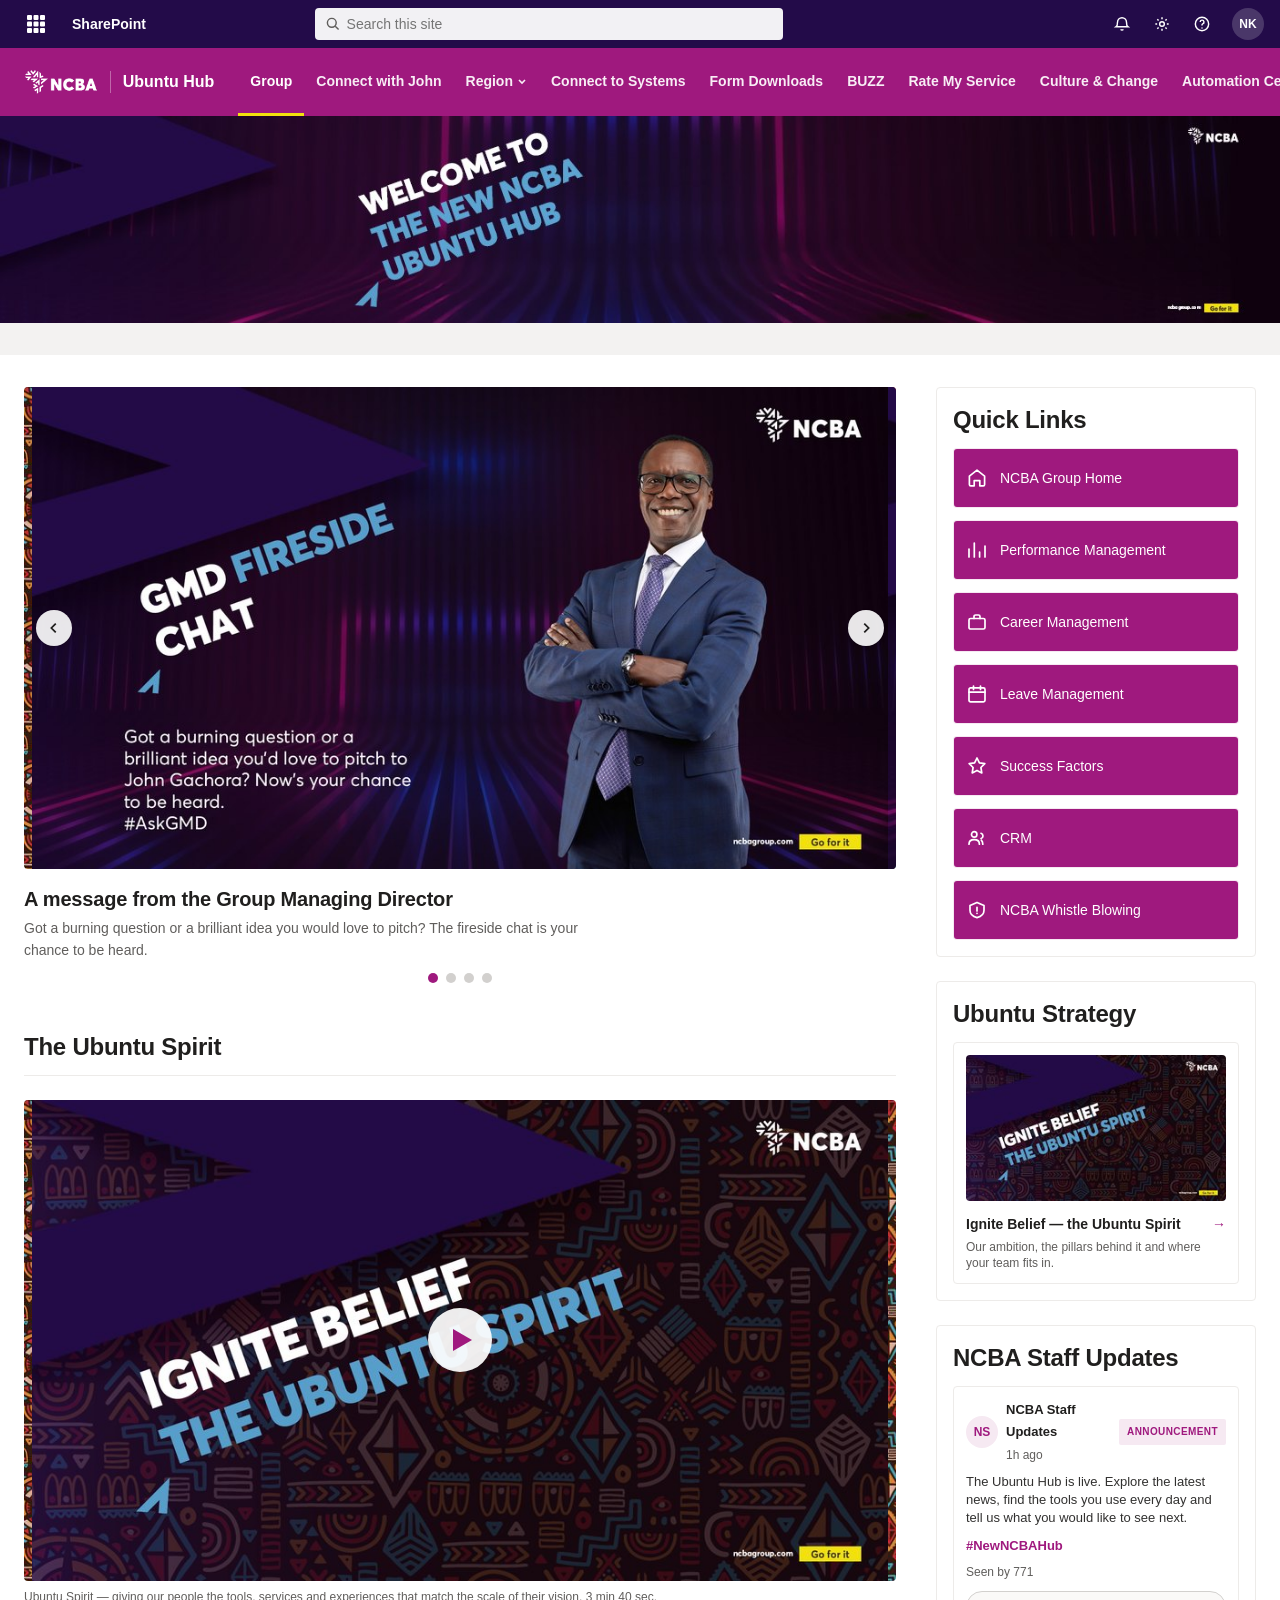
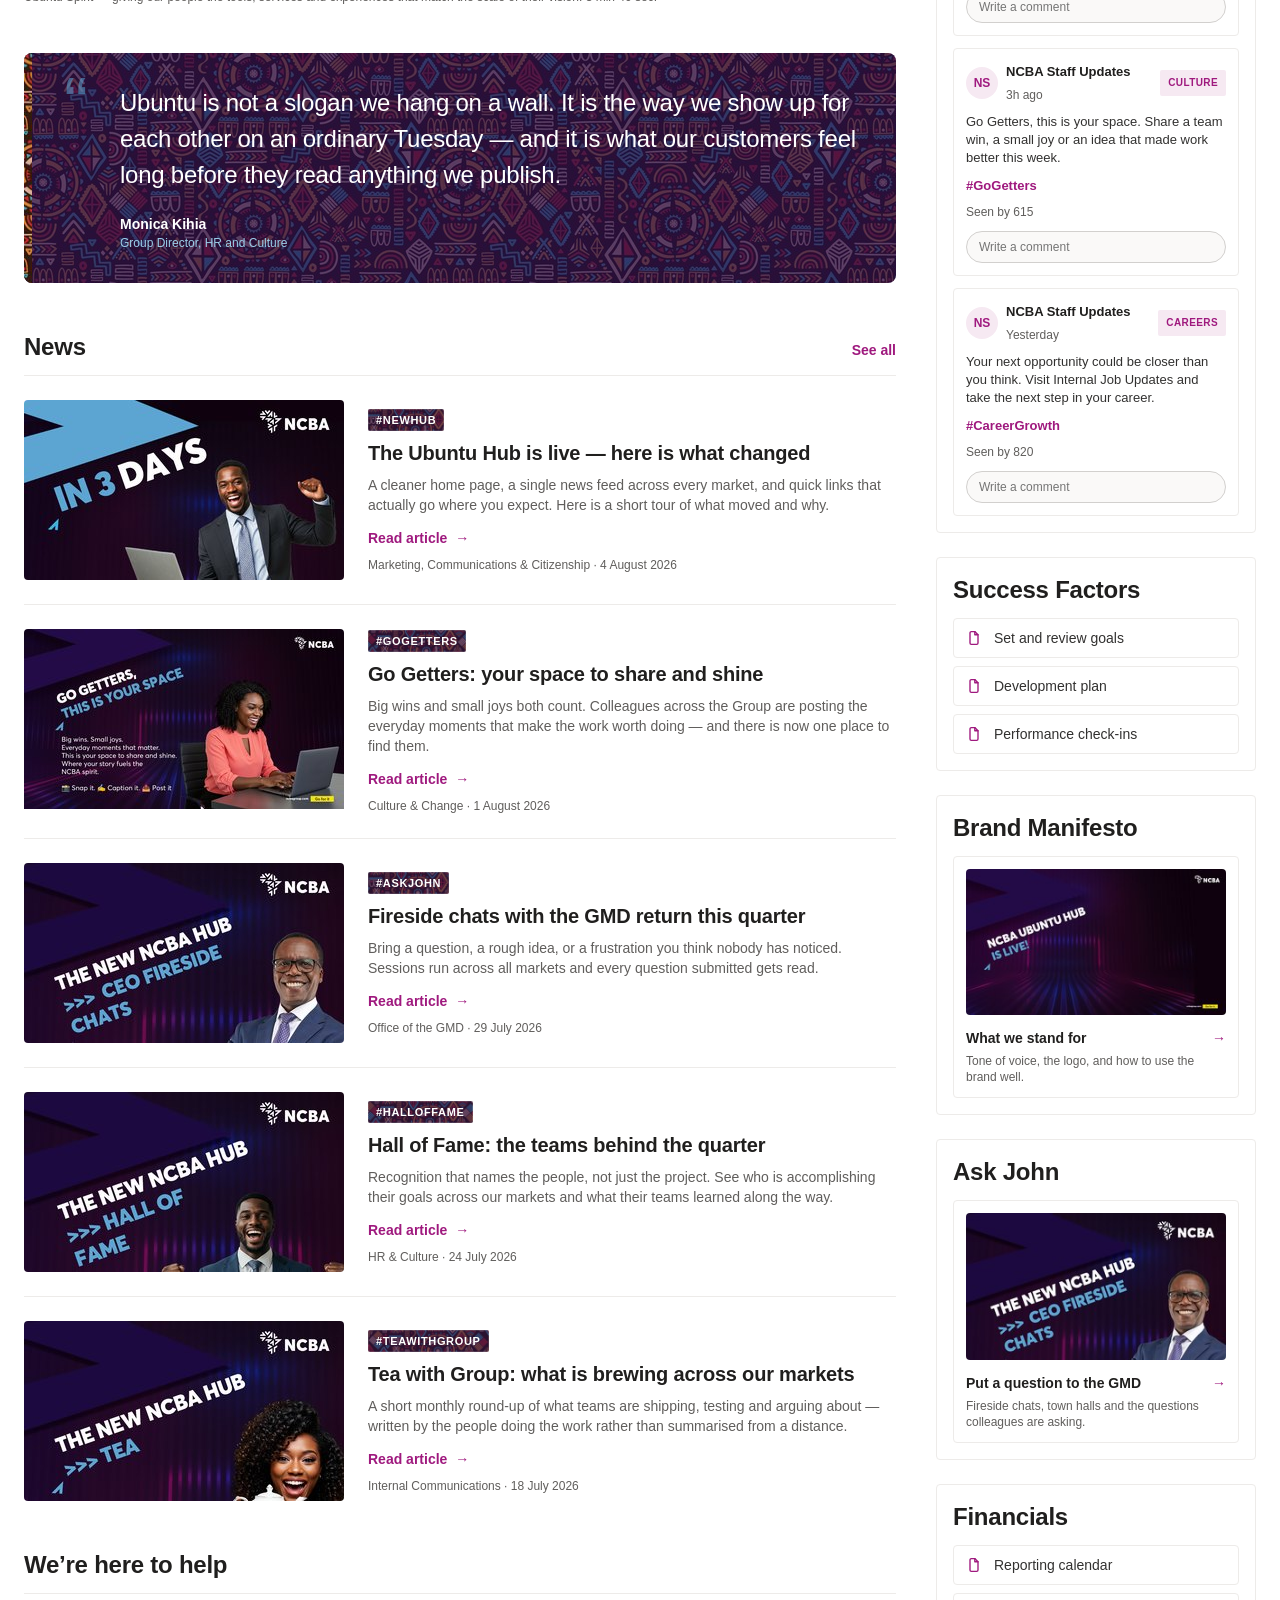
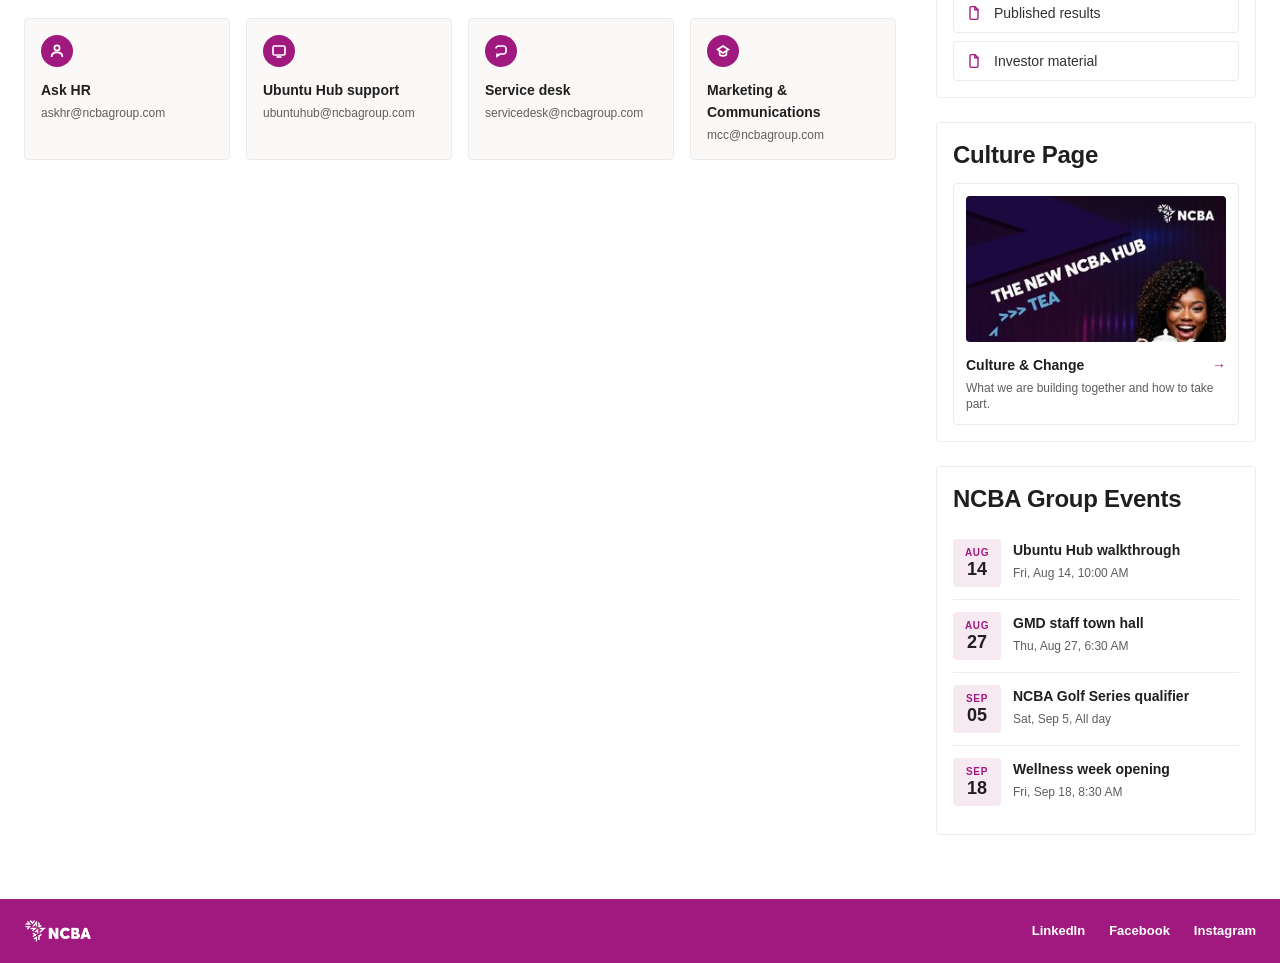
==== index.html @ 3705a7df "GMD message artwork; department dropdowns; drop Cote d'Ivoire - video-gmd.jpg now uses the dedicated" ====
<!DOCTYPE html>
<html lang="en">
<head>
<meta charset="utf-8">
<meta name="viewport" content="width=device-width, initial-scale=1">
<title>NCBA Group | Ubuntu Hub</title>
<link rel="stylesheet" href="assets/css/ncba.css">
</head>
<body>

<a class="skip" href="#main">Skip to main content</a>

<!-- ============================ SUITE BAR ============================ -->
<div class="suitebar">
  <a class="suitebar__waffle" href="#main" aria-label="App launcher">
    <svg width="20" height="20" viewBox="0 0 20 20" fill="currentColor" aria-hidden="true">
      <rect x="1" y="1" width="5" height="5" rx="1"/><rect x="7.5" y="1" width="5" height="5" rx="1"/><rect x="14" y="1" width="5" height="5" rx="1"/>
      <rect x="1" y="7.5" width="5" height="5" rx="1"/><rect x="7.5" y="7.5" width="5" height="5" rx="1"/><rect x="14" y="7.5" width="5" height="5" rx="1"/>
      <rect x="1" y="14" width="5" height="5" rx="1"/><rect x="7.5" y="14" width="5" height="5" rx="1"/><rect x="14" y="14" width="5" height="5" rx="1"/>
    </svg>
  </a>
  <a class="suitebar__app" href="index.html">SharePoint</a>
  <div class="suitebar__search">
    <svg viewBox="0 0 20 20" fill="none" stroke="currentColor" stroke-width="1.8" aria-hidden="true">
      <circle cx="8.5" cy="8.5" r="5.5"/><path d="M12.8 12.8 17 17"/>
    </svg>
    <label class="visually-hidden" for="q">Search this site</label>
    <input id="q" type="search" placeholder="Search this site">
  </div>
  <div class="suitebar__right">
    <a class="suitebar__icon" href="#main" aria-label="Notifications">
      <svg width="18" height="18" viewBox="0 0 20 20" fill="none" stroke="currentColor" stroke-width="1.6" aria-hidden="true">
        <path d="M5 8a5 5 0 0 1 10 0c0 4 1.5 5 1.5 5h-13S5 12 5 8Z"/><path d="M8.5 16a1.8 1.8 0 0 0 3 0"/>
      </svg>
    </a>
    <a class="suitebar__icon" href="#main" aria-label="Settings">
      <svg width="18" height="18" viewBox="0 0 20 20" fill="none" stroke="currentColor" stroke-width="1.6" aria-hidden="true">
        <circle cx="10" cy="10" r="2.6"/><path d="M10 2.6v2M10 15.4v2M2.6 10h2M15.4 10h2M4.8 4.8l1.4 1.4M13.8 13.8l1.4 1.4M15.2 4.8l-1.4 1.4M6.2 13.8l-1.4 1.4"/>
      </svg>
    </a>
    <a class="suitebar__icon" href="#help" aria-label="Help">
      <svg width="18" height="18" viewBox="0 0 20 20" fill="none" stroke="currentColor" stroke-width="1.6" aria-hidden="true">
        <circle cx="10" cy="10" r="7.4"/><path d="M8 7.8a2.1 2.1 0 1 1 2.8 2c-.6.3-.8.8-.8 1.4v.4"/><circle cx="10" cy="14.4" r=".8" fill="currentColor" stroke="none"/>
      </svg>
    </a>
    <span class="suitebar__avatar" aria-hidden="true">NK</span>
  </div>
</div>

<!-- ============================ SITE HEADER ============================ -->
<header class="sitehead">
  <a class="sitehead__brand" href="index.html">
    <img src="assets/img/ncba-logo-white.png" alt="NCBA" width="74" height="26">
    <span class="sitehead__title">Ubuntu Hub</span>
  </a>
  <nav class="sitehead__nav" aria-label="Main">
    <ul>
      <li><a class="is-active" href="index.html" aria-current="page">Group</a></li>
      <li><a href="connect-with-john.html">Connect with John</a></li>
      <li class="has-menu">
        <a href="region-kenya.html">Region
          <svg class="caret" viewBox="0 0 10 10" fill="none" stroke="currentColor" stroke-width="1.6" aria-hidden="true"><path d="m2 4 3 3 3-3"/></svg>
        </a>
        <ul class="menu">
          <li><a href="region-kenya.html">Kenya</a></li>
          <li><a href="region-kenya.html">Uganda</a></li>
          <li><a href="region-kenya.html">Tanzania</a></li>
          <li><a href="region-kenya.html">Rwanda</a></li>
        </ul>
      </li>
      <li><a href="#main">Connect to Systems</a></li>
      <li><a href="#main">Form Downloads</a></li>
      <li><a href="#news">BUZZ</a></li>
      <li><a href="#help">Rate My Service</a></li>
      <li><a href="#main">Culture &amp; Change</a></li>
      <li><a href="#main">Automation Center</a></li>
      <li><a href="#main">Sustainability</a></li>
    </ul>
  </nav>
</header>

<!-- ============================ HERO (full bleed) ============================ -->
<section class="hero">
  <img class="hero__img" src="assets/img/hero/hero-group.jpg" alt="Welcome to the new NCBA Ubuntu Hub" width="1448" height="234">
  <h1 class="visually-hidden">Welcome to the NCBA Ubuntu Hub</h1>
  <p class="visually-hidden">One home for our people, our stories and the tools that help us go for it.</p>
</section>

<!-- ============================ PAGE ============================ -->
<div class="canvas">
  <div class="grid">

  <!-- ------------------------- MAIN COLUMN ------------------------- -->
  <main class="col-main" id="main">

    <section class="section">
      <div class="carousel" aria-roledescription="carousel" aria-label="NCBA highlights">
        <div class="carousel__viewport">
          <div class="carousel__track" id="carouselTrack">

            <figure class="carousel__slide"
                    data-title="A message from the Group Managing Director"
                    data-text="Got a burning question or a brilliant idea you would love to pitch? The fireside chat is your chance to be heard.">
              <img class="media__img" src="assets/img/media/carousel-gmd.jpg" alt="GMD fireside chat key visual" width="940" height="529">
            </figure>

            <figure class="carousel__slide"
                    data-title="You make the magic happen"
                    data-text="Every great day starts with someone like you — teamwork, customer love, or just a vibe that made someone's day better.">
              <img class="media__img" src="assets/img/media/carousel-magic.jpg" alt="You make the magic happen key visual" width="940" height="529">
            </figure>

            <figure class="carousel__slide"
                    data-title="Go Getters, this is your space"
                    data-text="Big wins. Small joys. Everyday moments that matter. Share your story and shine.">
              <img class="media__img" src="assets/img/media/carousel-gogetters.jpg" alt="Go Getters, this is your space key visual" width="940" height="529">
            </figure>

            <figure class="carousel__slide"
                    data-title="The Ubuntu Hub is live"
                    data-text="A refreshed home for everything you need — news, systems, people and the moments that shape our culture.">
              <img class="media__img" src="assets/img/media/carousel-live.jpg" alt="The NCBA Hub is live key visual" width="940" height="529">
            </figure>

          </div>
          <button class="carousel__btn carousel__btn--prev" id="carouselPrev" aria-label="Previous slide">
            <svg width="14" height="14" viewBox="0 0 16 16" fill="none" stroke="currentColor" stroke-width="2" aria-hidden="true"><path d="m10 3-5 5 5 5"/></svg>
          </button>
          <button class="carousel__btn carousel__btn--next" id="carouselNext" aria-label="Next slide">
            <svg width="14" height="14" viewBox="0 0 16 16" fill="none" stroke="currentColor" stroke-width="2" aria-hidden="true"><path d="m6 3 5 5-5 5"/></svg>
          </button>
        </div>
        <div class="carousel__cap" id="carouselCap" aria-live="polite">
          <h3></h3>
          <p></p>
        </div>
        <div class="carousel__dots" id="carouselDots"></div>
      </div>
    </section>

    <section class="section">
      <div class="section__head">
        <h2>The Ubuntu Spirit</h2>
      </div>
      <a class="media media--video" href="article.html">
        <img class="media__img" src="assets/img/media/video-ubuntu.jpg" alt="Play the Ubuntu Spirit film" width="940" height="529">
        <span class="media__play" aria-hidden="true"></span>
      </a>
      <p class="media__cap">Ubuntu Spirit — giving our people the tools, services and experiences that match the scale of their vision. 3 min 40 sec.</p>
    </section>

    <section class="section">
      <figure class="quote">
        <blockquote class="quote__text">
          Ubuntu is not a slogan we hang on a wall. It is the way we show up for each other on an ordinary Tuesday — and it is what our customers feel long before they read anything we publish.
        </blockquote>
        <figcaption class="quote__by">
          <span class="quote__name">Monica Kihia</span>
          <span class="quote__role">Group Director, HR and Culture</span>
        </figcaption>
      </figure>
    </section>

    <section class="section" id="news">
      <div class="section__head">
        <h2>News</h2>
        <a class="section__all" href="article.html">See all</a>
      </div>
      <div class="loop">

        <article class="loop__item">
          <a class="loop__media" href="article.html">
            <img class="loop__img" src="assets/img/loop/loop-teaser.jpg" alt="The new NCBA Ubuntu Hub teaser" width="320" height="180">
          </a>
          <div class="loop__body">
            <span class="chip">#NewHub</span>
            <h3 class="loop__title"><a href="article.html">The Ubuntu Hub is live &mdash; here is what changed</a></h3>
            <p class="loop__excerpt">A cleaner home page, a single news feed across every market, and quick links that actually go where you expect. Here is a short tour of what moved and why.</p>
            <a class="loop__more" href="article.html">Read article <span aria-hidden="true">&rarr;</span></a>
            <p class="loop__meta">Marketing, Communications &amp; Citizenship &middot; 4 August 2026</p>
          </div>
        </article>

        <article class="loop__item">
          <a class="loop__media" href="article.html">
            <img class="loop__img" src="assets/img/loop/loop-gogetters.jpg" alt="Go Getters, this is your space" width="320" height="180">
          </a>
          <div class="loop__body">
            <span class="chip">#GoGetters</span>
            <h3 class="loop__title"><a href="article.html">Go Getters: your space to share and shine</a></h3>
            <p class="loop__excerpt">Big wins and small joys both count. Colleagues across the Group are posting the everyday moments that make the work worth doing — and there is now one place to find them.</p>
            <a class="loop__more" href="article.html">Read article <span aria-hidden="true">&rarr;</span></a>
            <p class="loop__meta">Culture &amp; Change &middot; 1 August 2026</p>
          </div>
        </article>

        <article class="loop__item">
          <a class="loop__media" href="article.html">
            <img class="loop__img" src="assets/img/loop/loop-fireside.jpg" alt="CEO fireside chats" width="320" height="180">
          </a>
          <div class="loop__body">
            <span class="chip">#AskJohn</span>
            <h3 class="loop__title"><a href="article.html">Fireside chats with the GMD return this quarter</a></h3>
            <p class="loop__excerpt">Bring a question, a rough idea, or a frustration you think nobody has noticed. Sessions run across all markets and every question submitted gets read.</p>
            <a class="loop__more" href="article.html">Read article <span aria-hidden="true">&rarr;</span></a>
            <p class="loop__meta">Office of the GMD &middot; 29 July 2026</p>
          </div>
        </article>

        <article class="loop__item">
          <a class="loop__media" href="article.html">
            <img class="loop__img" src="assets/img/loop/loop-halloffame.jpg" alt="Hall of Fame" width="320" height="180">
          </a>
          <div class="loop__body">
            <span class="chip">#HallOfFame</span>
            <h3 class="loop__title"><a href="article.html">Hall of Fame: the teams behind the quarter</a></h3>
            <p class="loop__excerpt">Recognition that names the people, not just the project. See who is accomplishing their goals across our markets and what their teams learned along the way.</p>
            <a class="loop__more" href="article.html">Read article <span aria-hidden="true">&rarr;</span></a>
            <p class="loop__meta">HR &amp; Culture &middot; 24 July 2026</p>
          </div>
        </article>

        <article class="loop__item">
          <a class="loop__media" href="article.html">
            <img class="loop__img" src="assets/img/loop/loop-tea.jpg" alt="Tea with Group" width="320" height="180">
          </a>
          <div class="loop__body">
            <span class="chip">#TeaWithGroup</span>
            <h3 class="loop__title"><a href="article.html">Tea with Group: what is brewing across our markets</a></h3>
            <p class="loop__excerpt">A short monthly round-up of what teams are shipping, testing and arguing about — written by the people doing the work rather than summarised from a distance.</p>
            <a class="loop__more" href="article.html">Read article <span aria-hidden="true">&rarr;</span></a>
            <p class="loop__meta">Internal Communications &middot; 18 July 2026</p>
          </div>
        </article>

      </div>
    </section>

    <section class="section" id="help">
      <div class="section__head">
        <h2>We&rsquo;re here to help</h2>
      </div>
      <div class="help__grid">

        <div class="help__card">
          <span class="help__icon" aria-hidden="true">
            <svg viewBox="0 0 16 16" fill="none" stroke="currentColor" stroke-width="1.7"><circle cx="8" cy="5" r="2.6"/><path d="M2.6 14c0-3 2.4-4.6 5.4-4.6s5.4 1.6 5.4 4.6"/></svg>
          </span>
          <span class="help__team">Ask HR</span>
          <p class="help__addr">askhr@ncbagroup.com</p>
        </div>

        <div class="help__card">
          <span class="help__icon" aria-hidden="true">
            <svg viewBox="0 0 16 16" fill="none" stroke="currentColor" stroke-width="1.7"><rect x="2" y="3" width="12" height="9" rx="1.4"/><path d="M5.5 14h5"/></svg>
          </span>
          <span class="help__team">Ubuntu Hub support</span>
          <p class="help__addr">ubuntuhub@ncbagroup.com</p>
        </div>

        <div class="help__card">
          <span class="help__icon" aria-hidden="true">
            <svg viewBox="0 0 16 16" fill="none" stroke="currentColor" stroke-width="1.7"><path d="M3 5.5A2.5 2.5 0 0 1 5.5 3h5A2.5 2.5 0 0 1 13 5.5v3A2.5 2.5 0 0 1 10.5 11H7l-3 2.2V11h-.5"/></svg>
          </span>
          <span class="help__team">Service desk</span>
          <p class="help__addr">servicedesk@ncbagroup.com</p>
        </div>

        <div class="help__card">
          <span class="help__icon" aria-hidden="true">
            <svg viewBox="0 0 16 16" fill="none" stroke="currentColor" stroke-width="1.7"><path d="M2.6 6.5 8 3l5.4 3.5L8 10 2.6 6.5Z"/><path d="M4.6 8v3.2c0 .8 1.5 1.6 3.4 1.6s3.4-.8 3.4-1.6V8"/></svg>
          </span>
          <span class="help__team">Marketing &amp; Communications</span>
          <p class="help__addr">mcc@ncbagroup.com</p>
        </div>

      </div>
    </section>

  </main>

  <!-- ------------------------- RIGHT RAIL ------------------------- -->
  <aside class="col-rail" aria-label="Group resources">

    <section class="widget">
      <h2 class="widget__title">Quick Links</h2>
      <ul class="qlinks">
        <li><a href="index.html">
          <span class="qlinks__icon" aria-hidden="true"><svg viewBox="0 0 22 22" fill="none" stroke="currentColor" stroke-width="1.7" stroke-linecap="round" stroke-linejoin="round" aria-hidden="true"><path d="M3.4 9.2 11 3.2l7.6 6v8.2a1.4 1.4 0 0 1-1.4 1.4h-3.4v-5.2H8.2v5.2H4.8a1.4 1.4 0 0 1-1.4-1.4z"/></svg></span>
          <span class="qlinks__label">NCBA Group Home</span></a></li>
        <li><a href="#main">
          <span class="qlinks__icon" aria-hidden="true"><svg viewBox="0 0 22 22" fill="none" stroke="currentColor" stroke-width="1.7" stroke-linecap="round" stroke-linejoin="round" aria-hidden="true"><path d="M3 18V10M8.3 18V4M13.6 18v-5M19 18V7"/></svg></span>
          <span class="qlinks__label">Performance Management</span></a></li>
        <li><a href="#main">
          <span class="qlinks__icon" aria-hidden="true"><svg viewBox="0 0 22 22" fill="none" stroke="currentColor" stroke-width="1.7" stroke-linecap="round" stroke-linejoin="round" aria-hidden="true"><rect x="3" y="7.5" width="16" height="10.5" rx="1.6"/><path d="M8 7.5V5.6A1.6 1.6 0 0 1 9.6 4h2.8A1.6 1.6 0 0 1 14 5.6v1.9"/></svg></span>
          <span class="qlinks__label">Career Management</span></a></li>
        <li><a href="#main">
          <span class="qlinks__icon" aria-hidden="true"><svg viewBox="0 0 22 22" fill="none" stroke="currentColor" stroke-width="1.7" stroke-linecap="round" stroke-linejoin="round" aria-hidden="true"><rect x="3" y="4.8" width="16" height="14" rx="1.6"/><path d="M3 9.2h16M7.5 3v3.4M14.5 3v3.4"/></svg></span>
          <span class="qlinks__label">Leave Management</span></a></li>
        <li><a href="#main">
          <span class="qlinks__icon" aria-hidden="true"><svg viewBox="0 0 22 22" fill="none" stroke="currentColor" stroke-width="1.7" stroke-linecap="round" stroke-linejoin="round" aria-hidden="true"><path d="m11 3 2.4 4.9 5.4.8-3.9 3.8.9 5.4L11 15.4 6.2 17.9l.9-5.4L3.2 8.7l5.4-.8z"/></svg></span>
          <span class="qlinks__label">Success Factors</span></a></li>
        <li><a href="#main">
          <span class="qlinks__icon" aria-hidden="true"><svg viewBox="0 0 22 22" fill="none" stroke="currentColor" stroke-width="1.7" stroke-linecap="round" stroke-linejoin="round" aria-hidden="true"><circle cx="8.2" cy="7.4" r="2.7"/><path d="M3 17.2c0-2.9 2.3-4.5 5.2-4.5s5.2 1.6 5.2 4.5"/><path d="M15 6.3a2.7 2.7 0 0 1 0 5.2M16.8 17.2c0-1.8-.5-3.1-1.5-4"/></svg></span>
          <span class="qlinks__label">CRM</span></a></li>
        <li><a href="#main">
          <span class="qlinks__icon" aria-hidden="true"><svg viewBox="0 0 22 22" fill="none" stroke="currentColor" stroke-width="1.7" stroke-linecap="round" stroke-linejoin="round" aria-hidden="true"><path d="M11 3.4 18 6.6v4.7c0 3.9-2.9 6.3-7 7.3-4.1-1-7-3.4-7-7.3V6.6z"/><path d="M11 8.3v3.6M11 14.3h.01"/></svg></span>
          <span class="qlinks__label">NCBA Whistle Blowing</span></a></li>
      </ul>
    </section>
    <section class="widget">
      <h2 class="widget__title">Ubuntu Strategy</h2>
      <a class="tile" href="kenya-strategy.html">
        <img class="tile__img" src="assets/img/tile/tile-ubuntu-strategy.jpg" alt="Ubuntu strategy key visual" width="288" height="162">
        <span class="tile__title">Ignite Belief &mdash; the Ubuntu Spirit<span class="tile__arrow" aria-hidden="true">&rarr;</span></span>
        <p class="tile__desc">Our ambition, the pillars behind it and where your team fits in.</p>
      </a>
    </section>
    <section class="widget">
      <h2 class="widget__title">NCBA Staff Updates</h2>
      <div class="feed">
        <article class="feed__item">
          <div class="feed__head">
            <span class="feed__avatar" aria-hidden="true">NS</span>
            <span class="feed__who">
              <span class="feed__author">NCBA Staff Updates</span>
              <span class="feed__meta">1h ago</span>
            </span>
            <span class="feed__badge">Announcement</span>
          </div>
          <p class="feed__text">The Ubuntu Hub is live. Explore the latest news, find the tools you use every day and tell us what you would like to see next.</p>
          <a class="feed__tag" href="article.html">#NewNCBAHub</a>
          <span class="feed__views">Seen by 771</span>
          <label class="visually-hidden" for="c1">Comment on this update</label>
          <input class="feed__comment" id="c1" type="text" placeholder="Write a comment">
        </article>
        <article class="feed__item">
          <div class="feed__head">
            <span class="feed__avatar" aria-hidden="true">NS</span>
            <span class="feed__who">
              <span class="feed__author">NCBA Staff Updates</span>
              <span class="feed__meta">3h ago</span>
            </span>
            <span class="feed__badge">Culture</span>
          </div>
          <p class="feed__text">Go Getters, this is your space. Share a team win, a small joy or an idea that made work better this week.</p>
          <a class="feed__tag" href="article.html">#GoGetters</a>
          <span class="feed__views">Seen by 615</span>
          <label class="visually-hidden" for="c2">Comment on this update</label>
          <input class="feed__comment" id="c2" type="text" placeholder="Write a comment">
        </article>
        <article class="feed__item">
          <div class="feed__head">
            <span class="feed__avatar" aria-hidden="true">NS</span>
            <span class="feed__who">
              <span class="feed__author">NCBA Staff Updates</span>
              <span class="feed__meta">Yesterday</span>
            </span>
            <span class="feed__badge">Careers</span>
          </div>
          <p class="feed__text">Your next opportunity could be closer than you think. Visit Internal Job Updates and take the next step in your career.</p>
          <a class="feed__tag" href="article.html">#CareerGrowth</a>
          <span class="feed__views">Seen by 820</span>
          <label class="visually-hidden" for="c3">Comment on this update</label>
          <input class="feed__comment" id="c3" type="text" placeholder="Write a comment">
        </article>
      </div>
    </section>
    <section class="widget">
      <h2 class="widget__title">Success Factors</h2>
      <div class="reslinks">
        <a href="#main"><span class="reslinks__icon" aria-hidden="true"><svg viewBox="0 0 16 20" fill="none" stroke="currentColor" stroke-width="1.7" stroke-linecap="round" stroke-linejoin="round" aria-hidden="true"><path d="M9 2H4.6A1.6 1.6 0 0 0 3 3.6v12.8A1.6 1.6 0 0 0 4.6 18h6.8a1.6 1.6 0 0 0 1.6-1.6V6z"/><path d="M9 2v4h4"/></svg></span>Set and review goals</a>
        <a href="#main"><span class="reslinks__icon" aria-hidden="true"><svg viewBox="0 0 16 20" fill="none" stroke="currentColor" stroke-width="1.7" stroke-linecap="round" stroke-linejoin="round" aria-hidden="true"><path d="M9 2H4.6A1.6 1.6 0 0 0 3 3.6v12.8A1.6 1.6 0 0 0 4.6 18h6.8a1.6 1.6 0 0 0 1.6-1.6V6z"/><path d="M9 2v4h4"/></svg></span>Development plan</a>
        <a href="#main"><span class="reslinks__icon" aria-hidden="true"><svg viewBox="0 0 16 20" fill="none" stroke="currentColor" stroke-width="1.7" stroke-linecap="round" stroke-linejoin="round" aria-hidden="true"><path d="M9 2H4.6A1.6 1.6 0 0 0 3 3.6v12.8A1.6 1.6 0 0 0 4.6 18h6.8a1.6 1.6 0 0 0 1.6-1.6V6z"/><path d="M9 2v4h4"/></svg></span>Performance check-ins</a>
      </div>
    </section>
    <section class="widget">
      <h2 class="widget__title">Brand Manifesto</h2>
      <a class="tile" href="kenya-mcc.html">
        <img class="tile__img" src="assets/img/tile/tile-brand-manifesto.jpg" alt="NCBA brand manifesto key visual" width="288" height="162">
        <span class="tile__title">What we stand for<span class="tile__arrow" aria-hidden="true">&rarr;</span></span>
        <p class="tile__desc">Tone of voice, the logo, and how to use the brand well.</p>
      </a>
    </section>
    <section class="widget">
      <h2 class="widget__title">Ask John</h2>
      <a class="tile" href="connect-with-john.html">
        <img class="tile__img" src="assets/img/tile/tile-ask-john.jpg" alt="Fireside chats with the Group Managing Director" width="288" height="162">
        <span class="tile__title">Put a question to the GMD<span class="tile__arrow" aria-hidden="true">&rarr;</span></span>
        <p class="tile__desc">Fireside chats, town halls and the questions colleagues are asking.</p>
      </a>
    </section>
    <section class="widget">
      <h2 class="widget__title">Financials</h2>
      <div class="reslinks">
        <a href="#main"><span class="reslinks__icon" aria-hidden="true"><svg viewBox="0 0 16 20" fill="none" stroke="currentColor" stroke-width="1.7" stroke-linecap="round" stroke-linejoin="round" aria-hidden="true"><path d="M9 2H4.6A1.6 1.6 0 0 0 3 3.6v12.8A1.6 1.6 0 0 0 4.6 18h6.8a1.6 1.6 0 0 0 1.6-1.6V6z"/><path d="M9 2v4h4"/></svg></span>Reporting calendar</a>
        <a href="#main"><span class="reslinks__icon" aria-hidden="true"><svg viewBox="0 0 16 20" fill="none" stroke="currentColor" stroke-width="1.7" stroke-linecap="round" stroke-linejoin="round" aria-hidden="true"><path d="M9 2H4.6A1.6 1.6 0 0 0 3 3.6v12.8A1.6 1.6 0 0 0 4.6 18h6.8a1.6 1.6 0 0 0 1.6-1.6V6z"/><path d="M9 2v4h4"/></svg></span>Published results</a>
        <a href="#main"><span class="reslinks__icon" aria-hidden="true"><svg viewBox="0 0 16 20" fill="none" stroke="currentColor" stroke-width="1.7" stroke-linecap="round" stroke-linejoin="round" aria-hidden="true"><path d="M9 2H4.6A1.6 1.6 0 0 0 3 3.6v12.8A1.6 1.6 0 0 0 4.6 18h6.8a1.6 1.6 0 0 0 1.6-1.6V6z"/><path d="M9 2v4h4"/></svg></span>Investor material</a>
      </div>
    </section>
    <section class="widget">
      <h2 class="widget__title">Culture Page</h2>
      <a class="tile" href="#main">
        <img class="tile__img" src="assets/img/tile/tile-culture.jpg" alt="Culture and change key visual" width="288" height="162">
        <span class="tile__title">Culture &amp; Change<span class="tile__arrow" aria-hidden="true">&rarr;</span></span>
        <p class="tile__desc">What we are building together and how to take part.</p>
      </a>
    </section>
    <section class="widget" id="events">
      <h2 class="widget__title">NCBA Group Events</h2>
      <ul class="events">
        <li>
          <span class="events__date"><span class="events__mon">Aug</span><span class="events__day">14</span></span>
          <span class="events__body">
            <a class="events__title" href="#main">Ubuntu Hub walkthrough</a>
            <span class="events__when">Fri, Aug 14, 10:00 AM</span>
          </span>
        </li>
        <li>
          <span class="events__date"><span class="events__mon">Aug</span><span class="events__day">27</span></span>
          <span class="events__body">
            <a class="events__title" href="connect-with-john.html">GMD staff town hall</a>
            <span class="events__when">Thu, Aug 27, 6:30 AM</span>
          </span>
        </li>
        <li>
          <span class="events__date"><span class="events__mon">Sep</span><span class="events__day">05</span></span>
          <span class="events__body">
            <a class="events__title" href="#main">NCBA Golf Series qualifier</a>
            <span class="events__when">Sat, Sep 5, All day</span>
          </span>
        </li>
        <li>
          <span class="events__date"><span class="events__mon">Sep</span><span class="events__day">18</span></span>
          <span class="events__body">
            <a class="events__title" href="kenya-hr.html">Wellness week opening</a>
            <span class="events__when">Fri, Sep 18, 8:30 AM</span>
          </span>
        </li>
      </ul>
    </section>

  </aside>
  </div>
</div>

<!-- ============================ FOOTER ============================ -->
<footer class="sitefoot">
  <div class="sitefoot__inner">
    <a class="sitefoot__brand" href="index.html">
      <img src="assets/img/ncba-logo-white.png" alt="NCBA" width="68" height="24">
    </a>
    <nav class="sitefoot__social" aria-label="Social">
      <a href="#main">LinkedIn</a>
      <a href="#main">Facebook</a>
      <a href="#main">Instagram</a>
    </nav>
  </div>
</footer>

<script>
/* Minimal vanilla carousel — the only script in this mockup. */
(function () {
  var track = document.getElementById('carouselTrack');
  if (!track) return;
  var slides = Array.prototype.slice.call(track.children);
  var dotsBox = document.getElementById('carouselDots');
  var cap = document.getElementById('carouselCap');
  var i = 0;

  slides.forEach(function (s, n) {
    var b = document.createElement('button');
    b.className = 'carousel__dot';
    b.type = 'button';
    b.setAttribute('aria-label', 'Go to slide ' + (n + 1));
    b.addEventListener('click', function () { go(n); });
    dotsBox.appendChild(b);
  });

  function go(n) {
    i = (n + slides.length) % slides.length;
    track.style.transform = 'translateX(' + (-100 * i) + '%)';
    cap.querySelector('h3').textContent = slides[i].getAttribute('data-title');
    cap.querySelector('p').textContent = slides[i].getAttribute('data-text');
    slides.forEach(function (s, k) { s.setAttribute('aria-hidden', k !== i); });
    Array.prototype.forEach.call(dotsBox.children, function (d, k) {
      d.classList.toggle('is-current', k === i);
    });
  }

  document.getElementById('carouselPrev').addEventListener('click', function () { go(i - 1); });
  document.getElementById('carouselNext').addEventListener('click', function () { go(i + 1); });
  go(0);
})();
</script>

</body>
</html>
---- assets/css/ncba.css ----
@charset "UTF-8";
/* ==========================================================================
   NCBA Ubuntu Hub — intranet mockup stylesheet
   Single shared stylesheet. No build step, no framework, no CDN.
   Token values are documented in brand/NCBA-brand-guide.md and must match it.
   ========================================================================== */

/* --------------------------------------------------------------------------
   1. Tokens
   -------------------------------------------------------------------------- */
:root {
  /* Brand — every hex sampled from the supplied NCBA artwork */
  --ncba-magenta:      #9F197E;
  --ncba-magenta-dark: #7C1362;
  --ncba-magenta-light:#AC3990;
  --ncba-magenta-tint: #F6E9F2;
  --ncba-purple:       #230B49;
  --ncba-purple-deep:  #1E032F;
  --ncba-cyan:         #5CA5D3;
  --ncba-cyan-dark:    #3B7FA8;
  --ncba-cyan-light:   #9BCFEA;
  --ncba-yellow:       #F2E10E;
  --ncba-yellow-dark:  #D6C700;

  /* Text */
  --ink:     #201F1E;
  --body:    #323130;
  --muted:   #605E5C;
  --on-dark: #FFFFFF;

  /* Surface */
  --surface:     #FFFFFF;
  --surface-alt: #FAF9F8;
  --app-bg:      #F3F2F1;

  /* Borders */
  --line:        #EDEBE9;
  --line-strong: #D2D0CE;

  /* Type */
  --font-ui: "Segoe UI", "Segoe UI Web (West European)", -apple-system,
             BlinkMacSystemFont, "Roboto", "Helvetica Neue", Helvetica,
             Arial, sans-serif;
  --fs-h1:      2rem;      /* 32px */
  --fs-h2:      1.5rem;    /* 24px */
  --fs-h3:      1.25rem;   /* 20px */
  --fs-h4:      1rem;      /* 16px */
  --fs-h5:      .875rem;   /* 14px */
  --fs-h6:      .75rem;    /* 12px */
  --fs-body:    .9375rem;  /* 15px */
  --fs-body-sm: .875rem;   /* 14px */
  --fs-caption: .75rem;    /* 12px */
  --fs-nav:     .875rem;   /* 14px */
  --fs-btn:     .875rem;   /* 14px */
  --fs-quote:   1.5rem;    /* 24px */

  /* Spacing — 4px base */
  --sp-1: 4px;  --sp-2: 8px;  --sp-3: 12px; --sp-4: 16px;
  --sp-5: 20px; --sp-6: 24px; --sp-8: 32px; --sp-10: 40px;
  --sp-12: 48px; --sp-16: 64px;

  /* Layout */
  --canvas:    1300px;
  --col-main:  940px;
  --col-rail:  320px;
  --h-suite:   48px;
  --h-header:  68px;
  --h-subnav:  44px;

  /* Radii */
  --radius-sm: 2px;
  --radius-md: 4px;
  --radius-lg: 8px;

  /* Elevation — Fluent depth-4 / depth-16 */
  --shadow-card:       0 1.6px 3.6px rgba(0,0,0,.132), 0 .3px .9px rgba(0,0,0,.108);
  --shadow-card-hover: 0 6.4px 14.4px rgba(0,0,0,.132), 0 1.2px 3.6px rgba(0,0,0,.108);
}

/* --------------------------------------------------------------------------
   2. Base
   -------------------------------------------------------------------------- */
*, *::before, *::after { box-sizing: border-box; }

html { -webkit-text-size-adjust: 100%; }

body {
  margin: 0;
  background: var(--app-bg);
  color: var(--body);
  font-family: var(--font-ui);
  font-size: var(--fs-body);
  line-height: 22px;
  -webkit-font-smoothing: antialiased;
}

h1, h2, h3, h4, h5, h6 { margin: 0; color: var(--ink); }
h1 { font-size: var(--fs-h1); font-weight: 600; line-height: 40px; letter-spacing: -.02em; }
h2 { font-size: var(--fs-h2); font-weight: 600; line-height: 32px; letter-spacing: -.01em; }
h3 { font-size: var(--fs-h3); font-weight: 600; line-height: 28px; letter-spacing: -.01em; }
h4 { font-size: var(--fs-h4); font-weight: 600; line-height: 22px; }
h5 { font-size: var(--fs-h5); font-weight: 600; line-height: 20px; letter-spacing: .01em; }
h6 { font-size: var(--fs-h6); font-weight: 700; line-height: 16px; letter-spacing: .08em; text-transform: uppercase; }

p { margin: 0 0 var(--sp-4); }
p:last-child { margin-bottom: 0; }

img { max-width: 100%; display: block; }

a { color: var(--ncba-magenta); text-decoration: none; }
a:hover { color: var(--ncba-magenta-dark); text-decoration: underline; }

:focus-visible {
  outline: 2px solid var(--ncba-magenta);
  outline-offset: 2px;
}

ul { margin: 0; padding: 0; list-style: none; }

.skip {
  position: absolute; left: -9999px; top: 0; z-index: 100;
  background: var(--surface); color: var(--ncba-magenta);
  padding: var(--sp-3) var(--sp-5); font-weight: 600;
}
.skip:focus { left: var(--sp-4); top: var(--sp-2); }

.visually-hidden {
  position: absolute; width: 1px; height: 1px;
  margin: -1px; padding: 0; overflow: hidden;
  clip: rect(0 0 0 0); white-space: nowrap; border: 0;
}

/* --------------------------------------------------------------------------
   3. Suite bar
   -------------------------------------------------------------------------- */
.suitebar {
  height: var(--h-suite);
  background: var(--ncba-purple);
  color: var(--on-dark);
  display: flex; align-items: center; gap: var(--sp-4);
  padding: 0 var(--sp-4);
}
.suitebar__waffle {
  display: flex; align-items: center; justify-content: center;
  width: 40px; height: 40px; flex: 0 0 40px;
  color: var(--on-dark); border-radius: var(--radius-sm);
}
.suitebar__waffle:hover { background: rgba(255,255,255,.12); }
.suitebar__app {
  font-size: var(--fs-h5); font-weight: 600; color: var(--on-dark);
  white-space: nowrap;
}
.suitebar__app:hover { color: var(--on-dark); text-decoration: none; }
.suitebar__search {
  flex: 1 1 auto; max-width: 468px; margin: 0 auto;
  position: relative; display: flex; align-items: center;
}
.suitebar__search svg {
  position: absolute; left: 10px; width: 16px; height: 16px;
  color: var(--muted); pointer-events: none;
}
.suitebar__search input {
  width: 100%; height: 32px;
  padding: 0 var(--sp-3) 0 32px;
  border: 0; border-radius: var(--radius-md);
  background: rgba(255,255,255,.94);
  font-family: inherit; font-size: var(--fs-body-sm); color: var(--body);
}
.suitebar__right { display: flex; align-items: center; gap: var(--sp-1); margin-left: auto; }
.suitebar__icon {
  display: flex; align-items: center; justify-content: center;
  width: 36px; height: 36px; color: var(--on-dark); border-radius: var(--radius-sm);
}
.suitebar__icon:hover { background: rgba(255,255,255,.12); color: var(--on-dark); }
.suitebar__avatar {
  width: 32px; height: 32px; flex: 0 0 32px; margin-left: var(--sp-2);
  border-radius: 50%; background: rgba(255,255,255,.18);
  display: flex; align-items: center; justify-content: center;
  font-size: var(--fs-h6); font-weight: 600; color: var(--on-dark);
}

/* --------------------------------------------------------------------------
   4. Site header + main nav
   -------------------------------------------------------------------------- */
.sitehead {
  min-height: var(--h-header);
  background: var(--ncba-magenta);
  display: flex; align-items: stretch; gap: var(--sp-6);
  padding: 0 var(--sp-6);
}
.sitehead__brand {
  display: flex; align-items: center; gap: var(--sp-3);
  flex: 0 0 auto; color: var(--on-dark);
}
.sitehead__brand:hover { color: var(--on-dark); text-decoration: none; }
.sitehead__brand img { height: 26px; width: auto; }
.sitehead__title {
  font-size: var(--fs-h4); font-weight: 600; white-space: nowrap;
  padding-left: var(--sp-3); border-left: 1px solid rgba(255,255,255,.34);
}

.sitehead__nav { display: flex; align-items: stretch; overflow: visible; }
.sitehead__nav > ul { display: flex; align-items: stretch; }
.sitehead__nav li { display: flex; align-items: stretch; position: relative; }
.sitehead__nav a {
  display: flex; align-items: center; gap: var(--sp-1);
  padding: 0 var(--sp-3);
  font-size: var(--fs-nav); font-weight: 600; line-height: 20px;
  color: rgba(255,255,255,.92); white-space: nowrap;
  border-bottom: 3px solid transparent;
}
.sitehead__nav a:hover {
  color: var(--on-dark); background: rgba(255,255,255,.12); text-decoration: none;
}
.sitehead__nav a.is-active {
  color: var(--on-dark); font-weight: 700;
  border-bottom-color: var(--ncba-yellow);
}
.sitehead__nav .caret { width: 10px; height: 10px; flex: 0 0 10px; }

/* Region dropdown — CSS only, no JS */
.menu {
  position: absolute; top: 100%; left: 0; z-index: 40;
  min-width: 220px; padding: var(--sp-2) 0;
  background: var(--surface);
  border-radius: var(--radius-lg);
  box-shadow: var(--shadow-card-hover);
  display: none;
}
.has-menu:hover > .menu,
.has-menu:focus-within > .menu { display: block; }
.menu li { display: block; }
.menu a {
  display: flex; align-items: center; height: 36px;
  padding: 0 var(--sp-4);
  color: var(--body); font-weight: 400; border-bottom: 0;
}
.menu a:hover { background: var(--surface-alt); color: var(--ncba-magenta); }

/* --------------------------------------------------------------------------
   5. Secondary nav (L2 / L3 pages)
   -------------------------------------------------------------------------- */
.subnav {
  background: var(--surface);
  border-bottom: 1px solid var(--line);
}
/* NOTE: no `overflow-x: auto` here — it would clip the department dropdowns.
   With four countries the row fits comfortably and wraps if it must. */
.subnav__inner {
  max-width: calc(var(--canvas) + var(--sp-6) * 2);
  margin: 0 auto; padding: 0 var(--sp-6);
  min-height: var(--h-subnav);
  display: flex; align-items: center; flex-wrap: wrap; gap: var(--sp-1);
}
.subnav__item { position: relative; display: flex; align-items: stretch; }
.subnav a {
  display: flex; align-items: center; gap: var(--sp-1);
  height: var(--h-subnav);
  padding: 0 var(--sp-3);
  font-size: var(--fs-nav); font-weight: 600; color: var(--body);
  white-space: nowrap; border-bottom: 2px solid transparent;
}
.subnav a:hover { color: var(--ncba-magenta); text-decoration: none; }
.subnav a.is-active {
  color: var(--ncba-magenta); font-weight: 700;
  border-bottom-color: var(--ncba-magenta);
}
.subnav .caret { width: 10px; height: 10px; flex: 0 0 10px; }

/* Department dropdown — CSS only, same flyout pattern as the main nav */
.submenu {
  position: absolute; top: 100%; left: 0; z-index: 40;
  min-width: 200px; padding: var(--sp-2) 0;
  background: var(--surface);
  border-radius: var(--radius-lg);
  box-shadow: var(--shadow-card-hover);
  display: none;
}
.has-submenu:hover > .submenu,
.has-submenu:focus-within > .submenu { display: block; }
.submenu li { display: block; }
.submenu a {
  height: 36px; padding: 0 var(--sp-4);
  font-weight: 400; color: var(--body); border-bottom: 0;
}
.submenu a:hover { background: var(--surface-alt); color: var(--ncba-magenta); }
.submenu a.is-active {
  color: var(--ncba-magenta); font-weight: 700;
  background: var(--ncba-magenta-tint); border-bottom: 0;
}

/* --------------------------------------------------------------------------
   6. Canvas + grid
   -------------------------------------------------------------------------- */
.canvas {
  max-width: calc(var(--canvas) + var(--sp-6) * 2);
  margin: 0 auto;
  padding: var(--sp-8) var(--sp-6) var(--sp-16);
  background: var(--surface);
}
.grid {
  display: grid;
  grid-template-columns: minmax(0, var(--col-main)) var(--col-rail);
  gap: var(--sp-10);
  align-items: start;
}
.col-main { min-width: 0; }
.col-rail { display: flex; flex-direction: column; gap: var(--sp-6); }

.section { margin-bottom: var(--sp-12); }
.section:last-child { margin-bottom: 0; }
.section__head {
  display: flex; align-items: baseline; justify-content: space-between;
  gap: var(--sp-4); margin-bottom: var(--sp-6);
  padding-bottom: var(--sp-3); border-bottom: 1px solid var(--line);
}
.section__all { font-size: var(--fs-body-sm); font-weight: 600; }
.eyebrow {
  font-size: var(--fs-h6); font-weight: 700; letter-spacing: .08em;
  text-transform: uppercase; color: var(--ncba-magenta);
  margin-bottom: var(--sp-2);
}
.lede { font-size: 1.0625rem; line-height: 26px; color: var(--body); }

/* --------------------------------------------------------------------------
   7. Hero banner — image locked to 1300 x 210
   -------------------------------------------------------------------------- */
/* Full-bleed across the whole viewport, directly under the nav, matching the
   live NCBA intranet (D-020). Rendered at native 1448 x 234 so it is not
   upscaled at common desktop widths. No title bar and no overlaid text — the
   artwork carries its own headline (D-028); the <h1> is visually hidden. */
.hero { margin-bottom: var(--sp-8); }
.hero__img {
  width: 100%; height: auto;
  display: block;
  object-fit: cover;
}
/* Kenya variant: flag rendered in CSS — no image file (decision D-005) */
.hero__flag {
  height: 6px;
  background: linear-gradient(to right,
    #000000 0 33.33%, #BB0000 33.33% 66.66%, #006600 66.66% 100%);
}

/* --------------------------------------------------------------------------
   8. Carousel — slides locked to 940 x 529
   -------------------------------------------------------------------------- */
/* Caption sits below the viewport, never over the artwork (decision D-017).
   Buttons are anchored inside the viewport so they stay centred on the
   image regardless of how tall the caption text runs. */
.carousel { margin-bottom: var(--sp-4); }
.carousel__viewport {
  position: relative;
  overflow: hidden; border-radius: var(--radius-md);
}
.carousel__track {
  display: flex;
  transition: transform .4s cubic-bezier(.25,.8,.25,1);
}
.carousel__slide { flex: 0 0 100%; margin: 0; min-width: 0; }
.carousel__slide img { width: 100%; height: auto; display: block; }
.carousel__cap { padding: var(--sp-4) 0 0; min-height: 76px; }
.carousel__cap h3 { margin-bottom: var(--sp-1); }
.carousel__cap p { margin: 0; font-size: var(--fs-body-sm); color: var(--muted); max-width: 72ch; }
.carousel__btn {
  position: absolute; top: 50%; transform: translateY(-50%);
  width: 36px; height: 36px; border: 0; border-radius: 50%;
  background: rgba(255,255,255,.9); color: var(--ink);
  display: flex; align-items: center; justify-content: center;
  cursor: pointer; box-shadow: var(--shadow-card);
}
.carousel__btn:hover { background: #fff; }
.carousel__btn--prev { left: var(--sp-3); }
.carousel__btn--next { right: var(--sp-3); }
.carousel__dots {
  display: flex; align-items: center; justify-content: center;
  gap: var(--sp-2); margin-top: var(--sp-3);
}
.carousel__dot {
  width: 10px; height: 10px; padding: 0; border: 0; border-radius: 50%;
  background: var(--line-strong); cursor: pointer;
}
.carousel__dot.is-current { background: var(--ncba-magenta); }

/* --------------------------------------------------------------------------
   9. Main-column media — locked to 940 x 529
   -------------------------------------------------------------------------- */
/* 8px Ubuntu-pattern strip down the left and right edge of main-column media
   and carousels (decisions D-029, D-034). Deliberately NOT applied to hero
   banners, blog-loop thumbnails, the quote block or sidebar imagery. */
.ubuntu-edge,
.media,
.carousel__viewport,
.article__hero {
  padding-left: 8px;
  padding-right: 8px;
  background-image: url("../img/ubuntu-texture.jpg");
  background-size: 400px;
}
.media { position: relative; display: block; border-radius: var(--radius-md); overflow: hidden; }
.media__img { width: 100%; height: auto; }
.media__play {
  position: absolute; top: 50%; left: 50%;
  transform: translate(-50%, -50%);
  width: 64px; height: 64px; border-radius: 50%;
  background: rgba(255,255,255,.92);
  display: flex; align-items: center; justify-content: center;
  transition: transform .18s ease, background .18s ease;
}
.media__play::after {
  content: "";
  border-style: solid;
  border-width: 11px 0 11px 19px;
  border-color: transparent transparent transparent var(--ncba-magenta);
  margin-left: 4px;
}
.media:hover .media__play { background: #fff; transform: translate(-50%,-50%) scale(1.06); }
.media__cap {
  margin-top: var(--sp-2);
  font-size: var(--fs-caption); line-height: 16px; color: var(--muted);
}

/* --------------------------------------------------------------------------
   10. Quote block
   -------------------------------------------------------------------------- */
/* The left rule is an 8px Ubuntu-pattern strip rather than the flat yellow
   bar it replaced (decision D-035), matching the strip beside main-column
   media. Drawn as ::after so it sits above the ::before texture ground; the
   quote text is inset well clear of it, so nothing is obscured. */
.quote {
  position: relative; isolation: isolate; overflow: hidden;
  margin: 0; padding: var(--sp-8) var(--sp-10);
  background: var(--ncba-purple);
  border-radius: var(--radius-lg);
}
.quote::after {
  content: ""; position: absolute; left: 0; top: 0; bottom: 0; width: 8px;
  background-image: url("../img/ubuntu-texture.jpg");
  background-size: 400px;
}
/* .30 is the ceiling that keeps the white quote text at AAA over every pixel
   of the pattern — .35 starts failing (decision D-024). */
.quote::before {
  content: ""; position: absolute; inset: 0; z-index: -1;
  background-image: url("../img/ubuntu-texture.jpg");
  background-size: 420px;
  opacity: .30;
}
.quote__text {
  margin: 0; position: relative; padding-left: 56px;
  font-size: var(--fs-quote); font-weight: 400; line-height: 36px;
  letter-spacing: -.01em; color: var(--on-dark);
}
.quote__text::before {
  content: "\201C";
  position: absolute; left: 0; top: -18px;
  font-size: 72px; line-height: 1; color: var(--ncba-cyan); opacity: .55;
}
.quote__by { margin-top: var(--sp-5); padding-left: 56px; }
.quote__name { display: block; font-size: var(--fs-h5); font-weight: 600; color: var(--on-dark); }
/* Lightened from --ncba-cyan: over the denser pattern the standard cyan fell
   to 2.9:1. This tint holds 4.6:1 (AA) on every pixel (decision D-024). */
.quote__role { display: block; font-size: var(--fs-caption); line-height: 16px; color: var(--ncba-cyan-light); }

/* --------------------------------------------------------------------------
   11. Blog-post loop — thumbnails locked to 320 x 180
   -------------------------------------------------------------------------- */
.loop__item {
  display: grid;
  grid-template-columns: 320px 1fr;
  gap: var(--sp-6);
  padding-bottom: var(--sp-6);
  margin-bottom: var(--sp-6);
  border-bottom: 1px solid var(--line);
}
.loop__item:last-child { border-bottom: 0; margin-bottom: 0; padding-bottom: 0; }
.loop__media {
  position: relative; display: block;
  border-radius: var(--radius-md); overflow: hidden;
}
.loop__img { width: 100%; height: auto; object-fit: cover; }
.loop__item--video .media__play { width: 40px; height: 40px; }
.loop__item--video .media__play::after { border-width: 7px 0 7px 12px; margin-left: 3px; }
.loop__media:hover .media__play { background: #fff; transform: translate(-50%,-50%) scale(1.06); }
.loop__body { min-width: 0; align-self: center; }
.loop__title { margin: var(--sp-2) 0 var(--sp-2); }
.loop__title a { color: var(--ink); }
.loop__title a:hover { color: var(--ncba-magenta); text-decoration: none; }
.loop__excerpt {
  margin: 0 0 var(--sp-3);
  font-size: var(--fs-body-sm); line-height: 20px; color: var(--muted);
  display: -webkit-box; -webkit-line-clamp: 3; -webkit-box-orient: vertical;
  overflow: hidden;
}
.loop__more { font-size: var(--fs-body-sm); font-weight: 600; }
.loop__more span { margin-left: var(--sp-1); }
.loop__meta {
  margin-top: var(--sp-2);
  font-size: var(--fs-caption); line-height: 16px; color: var(--muted);
}

/* Campaign tag. The Ubuntu pattern reads through a light purple tint
   (decisions D-021, D-030). At .55 the pattern is clearly legible as a
   pattern; white text holds AA but no longer AAA — see the brand guide. */
.chip {
  display: inline-block;
  padding: 4px var(--sp-2);
  border-radius: var(--radius-sm);
  background-image:
    linear-gradient(rgba(35,11,73,.55), rgba(35,11,73,.55)),
    url("../img/ubuntu-texture.jpg");
  background-size: auto, 200px;
  background-position: center, center;
  background-color: var(--ncba-purple);
  color: var(--on-dark);
  font-size: 11px; font-weight: 700; line-height: 14px;
  letter-spacing: .06em; text-transform: uppercase;
  box-shadow: inset 0 0 0 1px rgba(255,255,255,.14);
}

/* --------------------------------------------------------------------------
   12. Buttons
   -------------------------------------------------------------------------- */
.btn {
  display: inline-flex; align-items: center; justify-content: center; gap: var(--sp-2);
  min-height: 32px; padding: var(--sp-2) var(--sp-5);
  border: 1px solid transparent; border-radius: var(--radius-sm);
  font-family: inherit; font-size: var(--fs-btn); font-weight: 600;
  line-height: 20px; letter-spacing: .01em;
  cursor: pointer; text-decoration: none;
}
.btn:hover { text-decoration: none; }
.btn--primary { background: var(--ncba-magenta); color: var(--on-dark); }
.btn--primary:hover { background: var(--ncba-magenta-dark); color: var(--on-dark); }
.btn--cta { background: var(--ncba-yellow); color: var(--ink); }
.btn--cta:hover { background: var(--ncba-yellow-dark); color: var(--ink); }
.btn--secondary {
  background: transparent; color: var(--ncba-magenta);
  border-color: var(--ncba-magenta);
}
.btn--secondary:hover { background: var(--ncba-magenta-tint); color: var(--ncba-magenta-dark); }

/* --------------------------------------------------------------------------
   13. Sidebar widgets — rail is 320px
   -------------------------------------------------------------------------- */
/* SharePoint web parts are flat: a title in the page's own type, then the
   content, with the card border carrying the grouping (decision D-022). */
.widget {
  background: var(--surface);
  border: 1px solid var(--line);
  border-radius: var(--radius-md);
  padding: var(--sp-4);
}
.widget__head {
  display: flex; align-items: baseline; justify-content: space-between;
  gap: var(--sp-3); margin-bottom: var(--sp-3);
}
.widget__title { margin: 0 0 var(--sp-3); }
.widget__head .widget__title { margin: 0; }
.widget__all { font-size: var(--fs-caption); font-weight: 600; white-space: nowrap; }

/* 13.1 Quick Links — SharePoint "Button" layout (ButtonCard).
   Values taken from Test Site - Sidebar Quick links.html: 22px icon at 12px
   margins, 14px/400 label, 1px border, 4px radius, 40px min content height. */
.qlinks { display: flex; flex-direction: column; gap: var(--sp-3); }
.qlinks a {
  display: flex; align-items: center;
  width: 100%; box-sizing: border-box;
  min-height: 60px;
  background: var(--ncba-magenta);
  border: 1px solid rgba(255,255,255,.9);
  border-radius: var(--radius-md);
  color: var(--on-dark);
  font-size: var(--fs-h5); font-weight: 400; line-height: 20px;
}
/* SharePoint's ButtonCard LIGHTENS on hover — its own rule is
   `.root-258:hover { background-color: rgb(121,89,165) }`, a lighter tint of
   the theme colour, not a darker one. Matching that direction (decision D-027).
   White label holds 5.61:1, effectively identical to the native 5.55:1. */
.qlinks a:hover {
  background: var(--ncba-magenta-light); color: var(--on-dark); text-decoration: none;
}
.qlinks__icon {
  flex: 0 0 22px; width: 22px; height: 22px;
  margin: 0 12px; align-self: center; color: var(--on-dark);
  display: flex; align-items: center; justify-content: center;
}
.qlinks__icon svg { width: 22px; height: 22px; }
.qlinks__label {
  margin: 10px 0; padding-right: 14px; min-width: 0;
  display: -webkit-box; -webkit-line-clamp: 2; -webkit-box-orient: vertical;
  overflow: hidden;
}

/* 13.1b Resource links — the boxed document-link list from the reference
   layout's right rail. */
.reslinks { display: flex; flex-direction: column; gap: var(--sp-2); }
.reslinks a {
  display: flex; align-items: center; gap: var(--sp-3);
  min-height: 40px; padding: var(--sp-2) var(--sp-3);
  border: 1px solid var(--line); border-radius: var(--radius-md);
  background: var(--surface);
  font-size: var(--fs-body-sm); font-weight: 400; color: var(--body);
}
.reslinks a:hover {
  border-color: var(--ncba-magenta); color: var(--ncba-magenta);
  background: var(--ncba-magenta-tint); text-decoration: none;
}
.reslinks__icon { flex: 0 0 16px; width: 16px; height: 16px; color: var(--ncba-magenta); }
.reslinks__icon svg { width: 16px; height: 16px; display: block; }

/* 13.2 Link tile — image locked to 288 x 162 */
.tile {
  display: block; color: var(--body);
  border: 1px solid var(--line); border-radius: var(--radius-md);
  padding: var(--sp-3); background: var(--surface);
}
.tile:hover { text-decoration: none; border-color: var(--ncba-magenta); }
.tile__img {
  width: 100%; height: auto;
  border-radius: var(--radius-md); margin-bottom: var(--sp-3);
}
.tile__title {
  display: flex; align-items: center; justify-content: space-between; gap: var(--sp-2);
  font-size: var(--fs-h5); font-weight: 600; color: var(--ink);
}
.tile:hover .tile__title { color: var(--ncba-magenta); }
.tile__arrow { color: var(--ncba-magenta); flex: 0 0 auto; }
.tile__desc {
  margin: var(--sp-1) 0 0;
  font-size: var(--fs-caption); line-height: 16px; color: var(--muted);
}

/* 13.3 Events */
.events li { display: flex; gap: var(--sp-3); padding: var(--sp-3) 0; }
.events li + li { border-top: 1px solid var(--line); }
.events__date {
  flex: 0 0 48px; width: 48px; height: 48px;
  border-radius: var(--radius-md); background: var(--ncba-magenta-tint);
  display: flex; flex-direction: column; align-items: center; justify-content: center;
}
.events__mon {
  font-size: 10px; font-weight: 700; line-height: 12px;
  letter-spacing: .06em; text-transform: uppercase; color: var(--ncba-magenta);
}
.events__day { font-size: 18px; font-weight: 700; line-height: 20px; color: var(--ink); }
.events__body { min-width: 0; }
.events__title { font-size: var(--fs-h5); font-weight: 600; color: var(--ink); display: block; }
a.events__title:hover { color: var(--ncba-magenta); text-decoration: none; }
.events__when { font-size: var(--fs-caption); line-height: 16px; color: var(--muted); }

/* 13.4 Staff updates feed — Viva Engage style card, matching the widget
   pattern in Reference/index.html (decision D-022). */
.feed { display: flex; flex-direction: column; gap: var(--sp-3); }
.feed__item {
  border: 1px solid var(--line); border-radius: var(--radius-md);
  padding: var(--sp-3); background: var(--surface);
}
.feed__head { display: flex; align-items: center; gap: var(--sp-2); margin-bottom: var(--sp-2); }
.feed__avatar {
  flex: 0 0 32px; width: 32px; height: 32px; border-radius: 50%;
  background: var(--ncba-magenta-tint); color: var(--ncba-magenta);
  display: flex; align-items: center; justify-content: center;
  font-size: var(--fs-h6); font-weight: 700;
}
.feed__who { min-width: 0; flex: 1 1 auto; }
.feed__author { display: block; font-size: 13px; font-weight: 600; color: var(--ink); }
.feed__meta { font-size: var(--fs-caption); line-height: 16px; color: var(--muted); }
.feed__badge {
  flex: 0 0 auto; padding: 2px var(--sp-2); border-radius: var(--radius-sm);
  background: var(--ncba-magenta-tint); color: var(--ncba-magenta);
  font-size: 10px; font-weight: 700; letter-spacing: .04em; text-transform: uppercase;
}
.feed__text {
  margin: 0; font-size: 13px; line-height: 18px; color: var(--body);
  display: -webkit-box; -webkit-line-clamp: 3; -webkit-box-orient: vertical; overflow: hidden;
}
.feed__tag { display: inline-block; margin-top: var(--sp-2); font-size: 13px; font-weight: 600; }
.feed__views { display: block; margin-top: var(--sp-1); font-size: var(--fs-caption); color: var(--muted); }
.feed__comment {
  width: 100%; margin-top: var(--sp-2); height: 32px; padding: 0 var(--sp-3);
  border: 1px solid var(--line-strong); border-radius: 16px;
  background: var(--surface-alt);
  font-family: inherit; font-size: var(--fs-caption); color: var(--body);
}

/* --------------------------------------------------------------------------
   14. We're here to help
   -------------------------------------------------------------------------- */
.help__grid {
  display: grid; grid-template-columns: repeat(4, 1fr); gap: var(--sp-4);
}
.help__card {
  background: var(--surface-alt);
  border: 1px solid var(--line);
  border-radius: var(--radius-md);
  padding: var(--sp-4);
}
.help__icon {
  width: 32px; height: 32px; border-radius: 50%;
  background: var(--ncba-magenta); color: var(--on-dark);
  display: flex; align-items: center; justify-content: center;
  margin-bottom: var(--sp-3);
}
.help__icon svg { width: 16px; height: 16px; }
.help__team { font-size: var(--fs-h5); font-weight: 600; color: var(--ink); }
.help__addr {
  margin: var(--sp-1) 0 0;
  font-size: var(--fs-caption); line-height: 16px; color: var(--muted);
  word-break: break-word;
}

/* --------------------------------------------------------------------------
   15. Footer
   -------------------------------------------------------------------------- */
.sitefoot { background: var(--ncba-magenta); color: var(--on-dark); }
.sitefoot__inner {
  max-width: calc(var(--canvas) + var(--sp-6) * 2);
  margin: 0 auto; padding: 0 var(--sp-6);
  min-height: 64px;
  display: flex; align-items: center; justify-content: space-between; gap: var(--sp-6);
}
.sitefoot__brand img { height: 24px; width: auto; }
.sitefoot__social { display: flex; align-items: center; gap: var(--sp-6); }
.sitefoot__social a {
  font-size: 13px; font-weight: 600; line-height: 18px; color: var(--on-dark);
}
.sitefoot__social a:hover { color: var(--on-dark); text-decoration: underline; }

/* --------------------------------------------------------------------------
   16. Article page
   -------------------------------------------------------------------------- */
.article__hero { border-radius: var(--radius-md); overflow: hidden; margin-bottom: var(--sp-6); }
.article__hero img { width: 100%; height: auto; }
.article__title { margin-bottom: var(--sp-4); }
.article__by { display: flex; align-items: center; gap: var(--sp-3); margin-bottom: var(--sp-6); }
.article__avatar {
  flex: 0 0 32px; width: 32px; height: 32px; border-radius: 50%;
  background: var(--ncba-magenta-tint); color: var(--ncba-magenta);
  display: flex; align-items: center; justify-content: center;
  font-size: var(--fs-h6); font-weight: 700;
}
.article__author { font-size: var(--fs-h5); font-weight: 600; color: var(--ink); display: block; }
.article__date { font-size: var(--fs-caption); line-height: 16px; color: var(--muted); }
.article__body { max-width: 68ch; }
.article__body h2 { margin: var(--sp-8) 0 var(--sp-3); }
.article__body h3 { margin: var(--sp-6) 0 var(--sp-2); }
.pullquote {
  margin: var(--sp-6) 0; padding-left: var(--sp-5);
  border-left: 3px solid var(--ncba-magenta);
  font-size: 1.25rem; line-height: 30px; font-style: italic; color: var(--ink);
}
.share {
  display: flex; align-items: center; gap: var(--sp-3);
  margin: var(--sp-8) 0; padding-top: var(--sp-6);
  border-top: 1px solid var(--line);
}
.share__label { font-size: var(--fs-h5); font-weight: 600; color: var(--ink); margin-right: var(--sp-1); }
.related__grid { display: grid; grid-template-columns: repeat(3, 1fr); gap: var(--sp-4); }
.related__card {
  display: block; border: 1px solid var(--line); border-radius: var(--radius-md);
  overflow: hidden; background: var(--surface); box-shadow: var(--shadow-card);
}
.related__card:hover { box-shadow: var(--shadow-card-hover); text-decoration: none; }
.related__card img { width: 100%; height: auto; }
.related__text { display: block; padding: var(--sp-3) var(--sp-4) var(--sp-4); }
/* Both are spans in the markup, so they must be made block-level or the
   description flows inline straight after the title. */
.related__title {
  display: block;
  font-size: var(--fs-h5); font-weight: 600; line-height: 20px; color: var(--ink);
}
.related__card:hover .related__title { color: var(--ncba-magenta); }
.related__desc {
  display: block; margin: var(--sp-1) 0 0;
  font-size: var(--fs-caption); line-height: 16px; color: var(--muted);
}

/* --------------------------------------------------------------------------
   17. Department document tiles (L3 pages)
   -------------------------------------------------------------------------- */
.doctiles { display: grid; grid-template-columns: repeat(3, 1fr); gap: var(--sp-4); }
.doctile {
  display: flex; align-items: center; gap: var(--sp-3);
  padding: var(--sp-4);
  background: var(--surface); border: 1px solid var(--line);
  border-radius: var(--radius-md); box-shadow: var(--shadow-card);
  font-size: var(--fs-h5); font-weight: 600; color: var(--body);
}
.doctile:hover { box-shadow: var(--shadow-card-hover); color: var(--ncba-magenta); text-decoration: none; }
.doctile__icon {
  flex: 0 0 32px; width: 32px; height: 32px; border-radius: var(--radius-md);
  background: var(--ncba-magenta-tint); color: var(--ncba-magenta);
  display: flex; align-items: center; justify-content: center;
}
.doctile__icon svg { width: 18px; height: 18px; }

/* --------------------------------------------------------------------------
   18. Responsive
   -------------------------------------------------------------------------- */
@media (max-width: 1200px) {
  .sitehead { flex-wrap: wrap; padding-bottom: 0; }
  .sitehead__nav { width: 100%; overflow-x: auto; }
}

@media (max-width: 1023px) {
  .grid { grid-template-columns: minmax(0, 1fr); gap: var(--sp-8); }
  .col-rail { flex-direction: row; flex-wrap: wrap; }
  .col-rail > .widget { flex: 1 1 300px; }
  .help__grid { grid-template-columns: repeat(2, 1fr); }
  .doctiles { grid-template-columns: repeat(2, 1fr); }
}

@media (max-width: 719px) {
  .canvas { padding: var(--sp-5) var(--sp-4) var(--sp-10); }
  .sitehead { padding: 0 var(--sp-4); }
  .subnav__inner { padding: 0 var(--sp-4); }
  .sitefoot__inner { flex-direction: column; justify-content: center; padding: var(--sp-4); }

  .hero__img { aspect-ratio: 16 / 9; object-fit: cover; object-position: center; }
  h1 { font-size: 1.5rem; line-height: 32px; }

  .loop__item { grid-template-columns: minmax(0, 1fr); gap: var(--sp-3); }
  .loop__img { aspect-ratio: 16 / 9; }

  .carousel__cap { min-height: 0; }
  .carousel__btn--prev { left: var(--sp-1); }
  .carousel__btn--next { right: var(--sp-1); }

  .quote { padding: var(--sp-6) var(--sp-5); }
  .quote__text { padding-left: 0; padding-top: var(--sp-6); font-size: 1.25rem; line-height: 30px; }
  .quote__text::before { top: -8px; font-size: 56px; }
  .quote__by { padding-left: 0; }

  .help__grid { grid-template-columns: minmax(0, 1fr); }
  .doctiles { grid-template-columns: minmax(0, 1fr); }
  .related__grid { grid-template-columns: minmax(0, 1fr); }
  .col-rail > .widget { flex: 1 1 100%; }
}

@media (prefers-reduced-motion: reduce) {
  .carousel__track { transition: none; }
  .media__play { transition: none; }
}
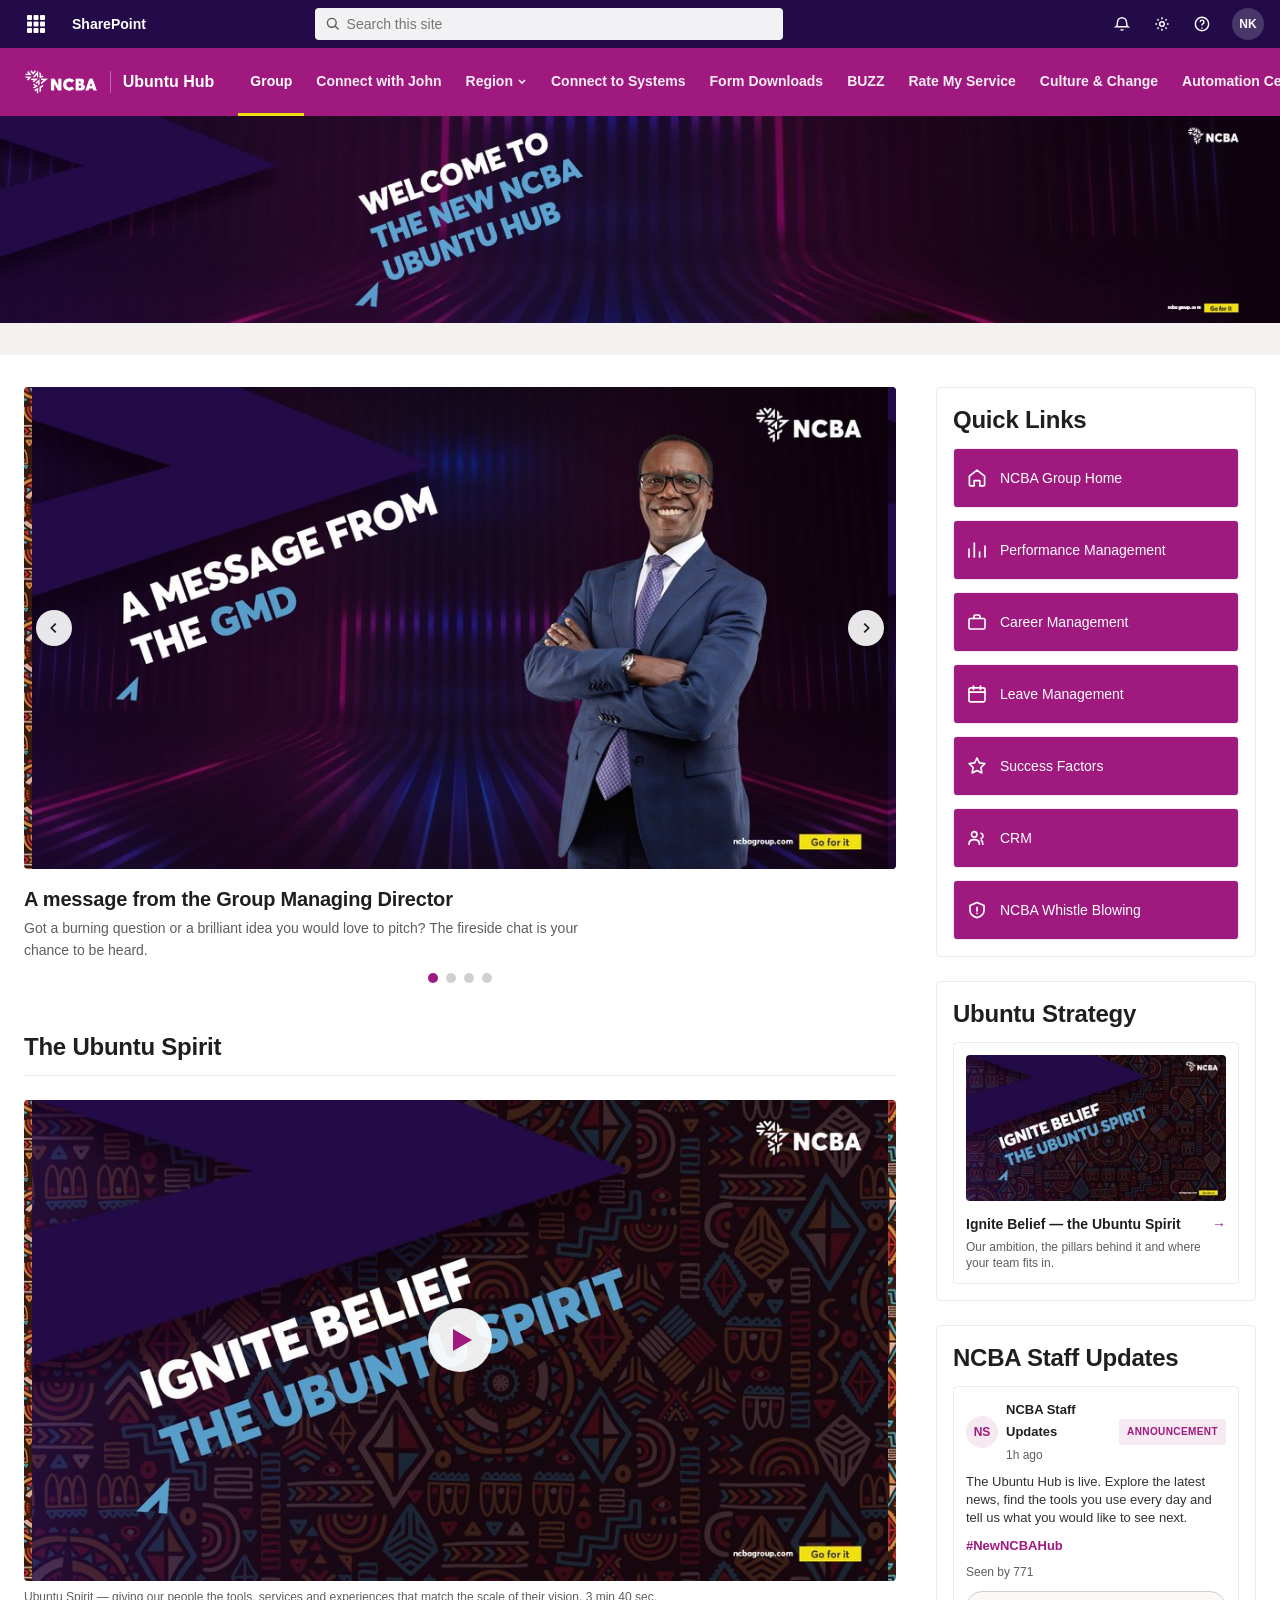
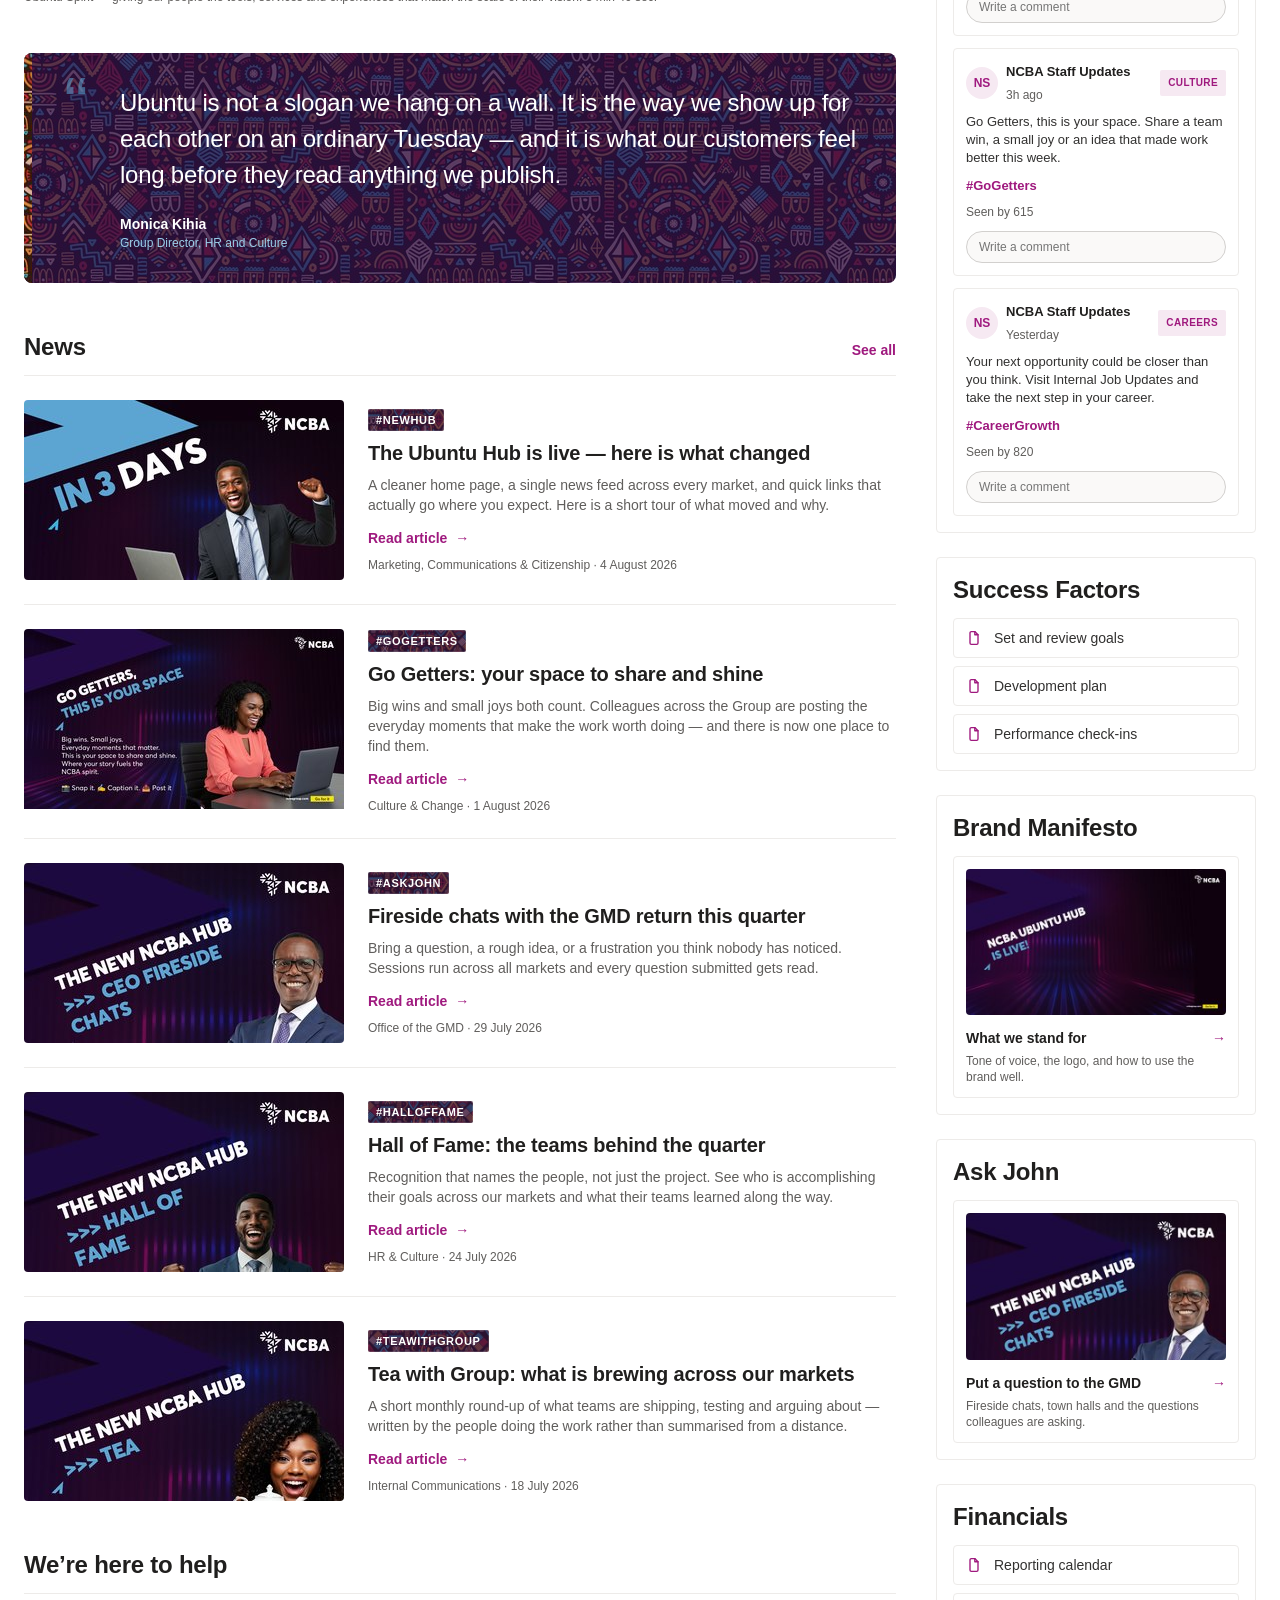
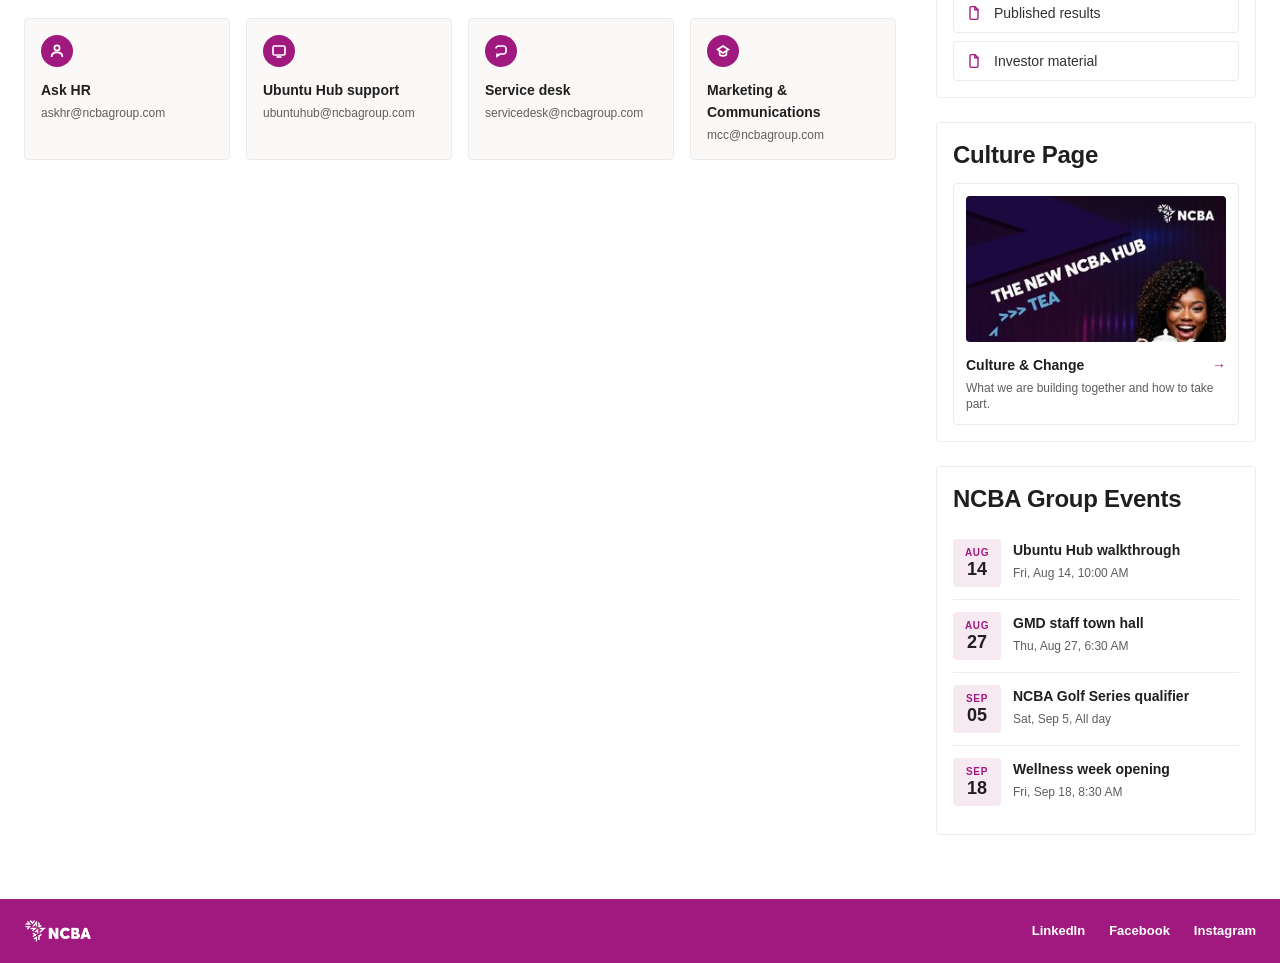
==== commit ac96ede2: "Use GMD message artwork on the home-page carousel too Slide 1 of the index carousel, captioned 'A me" ====
--- a/index.html
+++ b/index.html
@@ -101,7 +101,7 @@
             <figure class="carousel__slide"
                     data-title="A message from the Group Managing Director"
                     data-text="Got a burning question or a brilliant idea you would love to pitch? The fireside chat is your chance to be heard.">
-              <img class="media__img" src="assets/img/media/carousel-gmd.jpg" alt="GMD fireside chat key visual" width="940" height="529">
+              <img class="media__img" src="assets/img/media/video-gmd.jpg" alt="A message from the Group Managing Director" width="940" height="529">
             </figure>
 
             <figure class="carousel__slide"
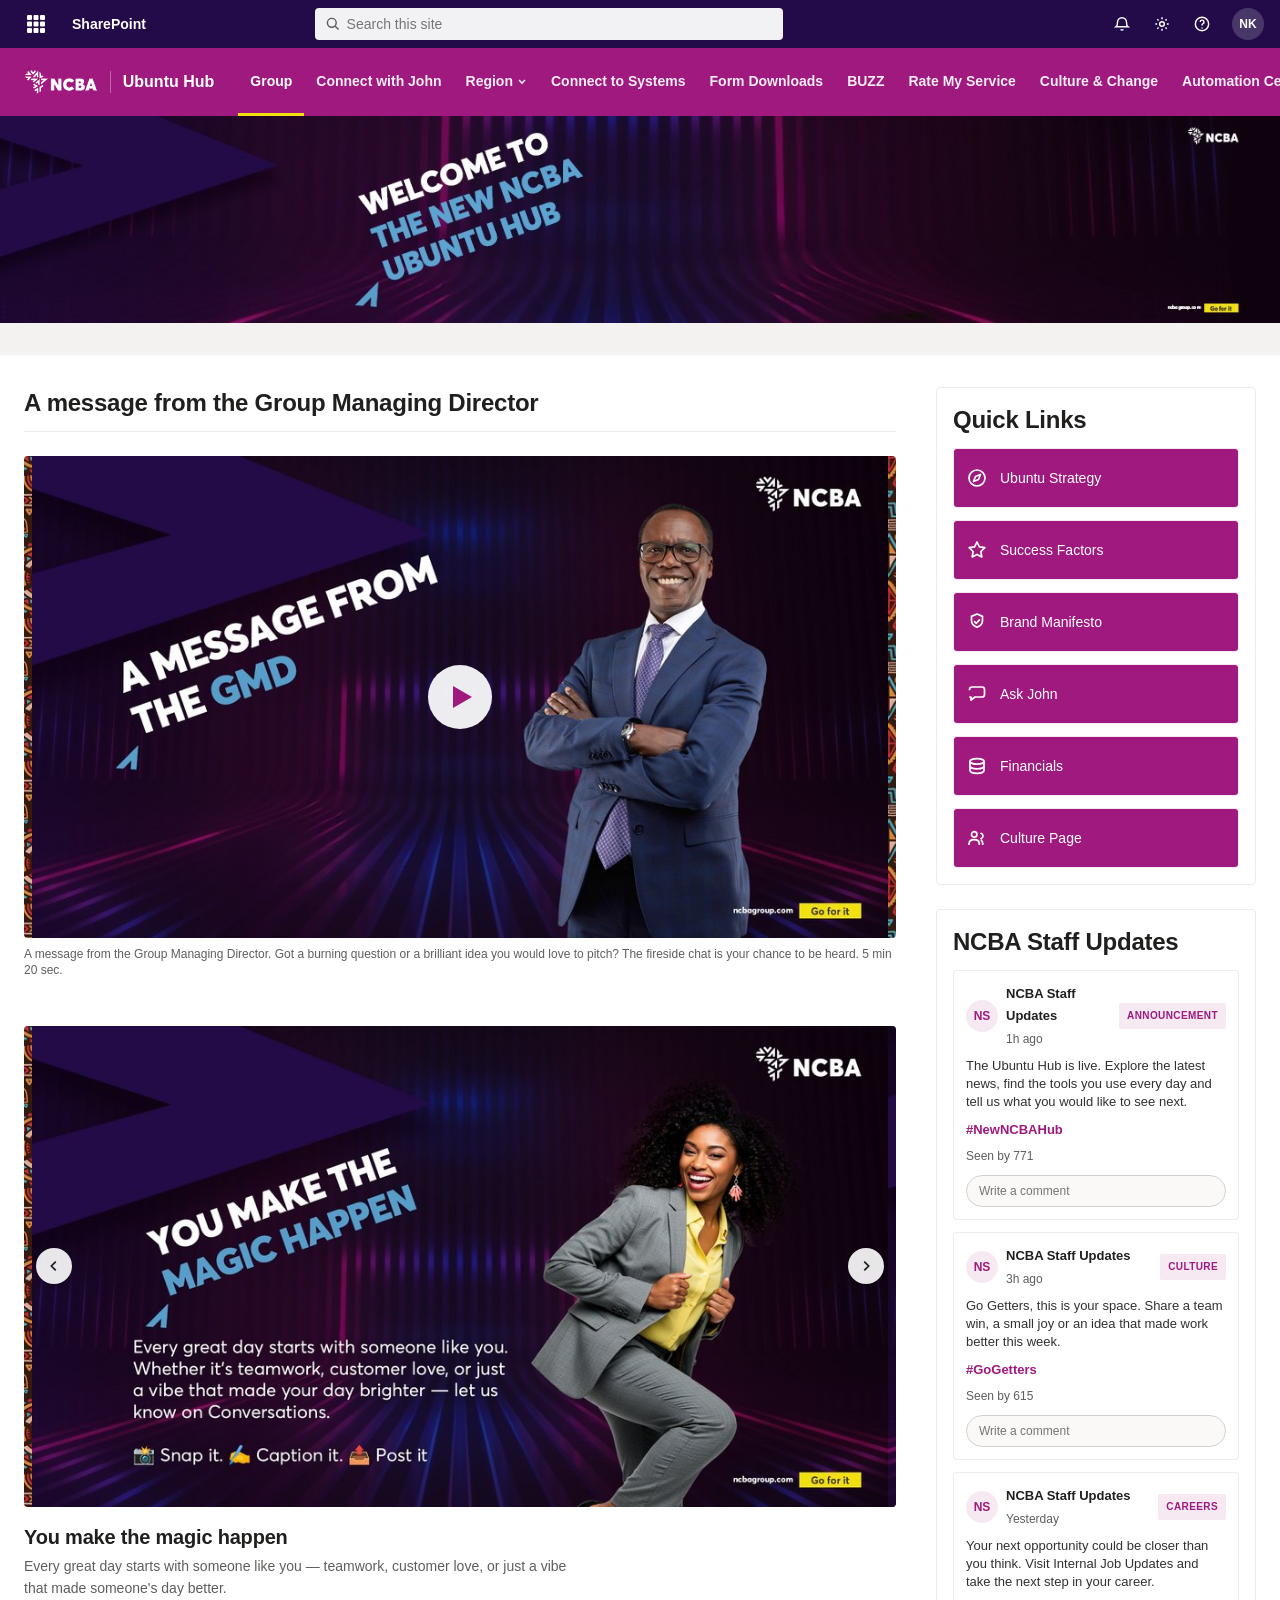
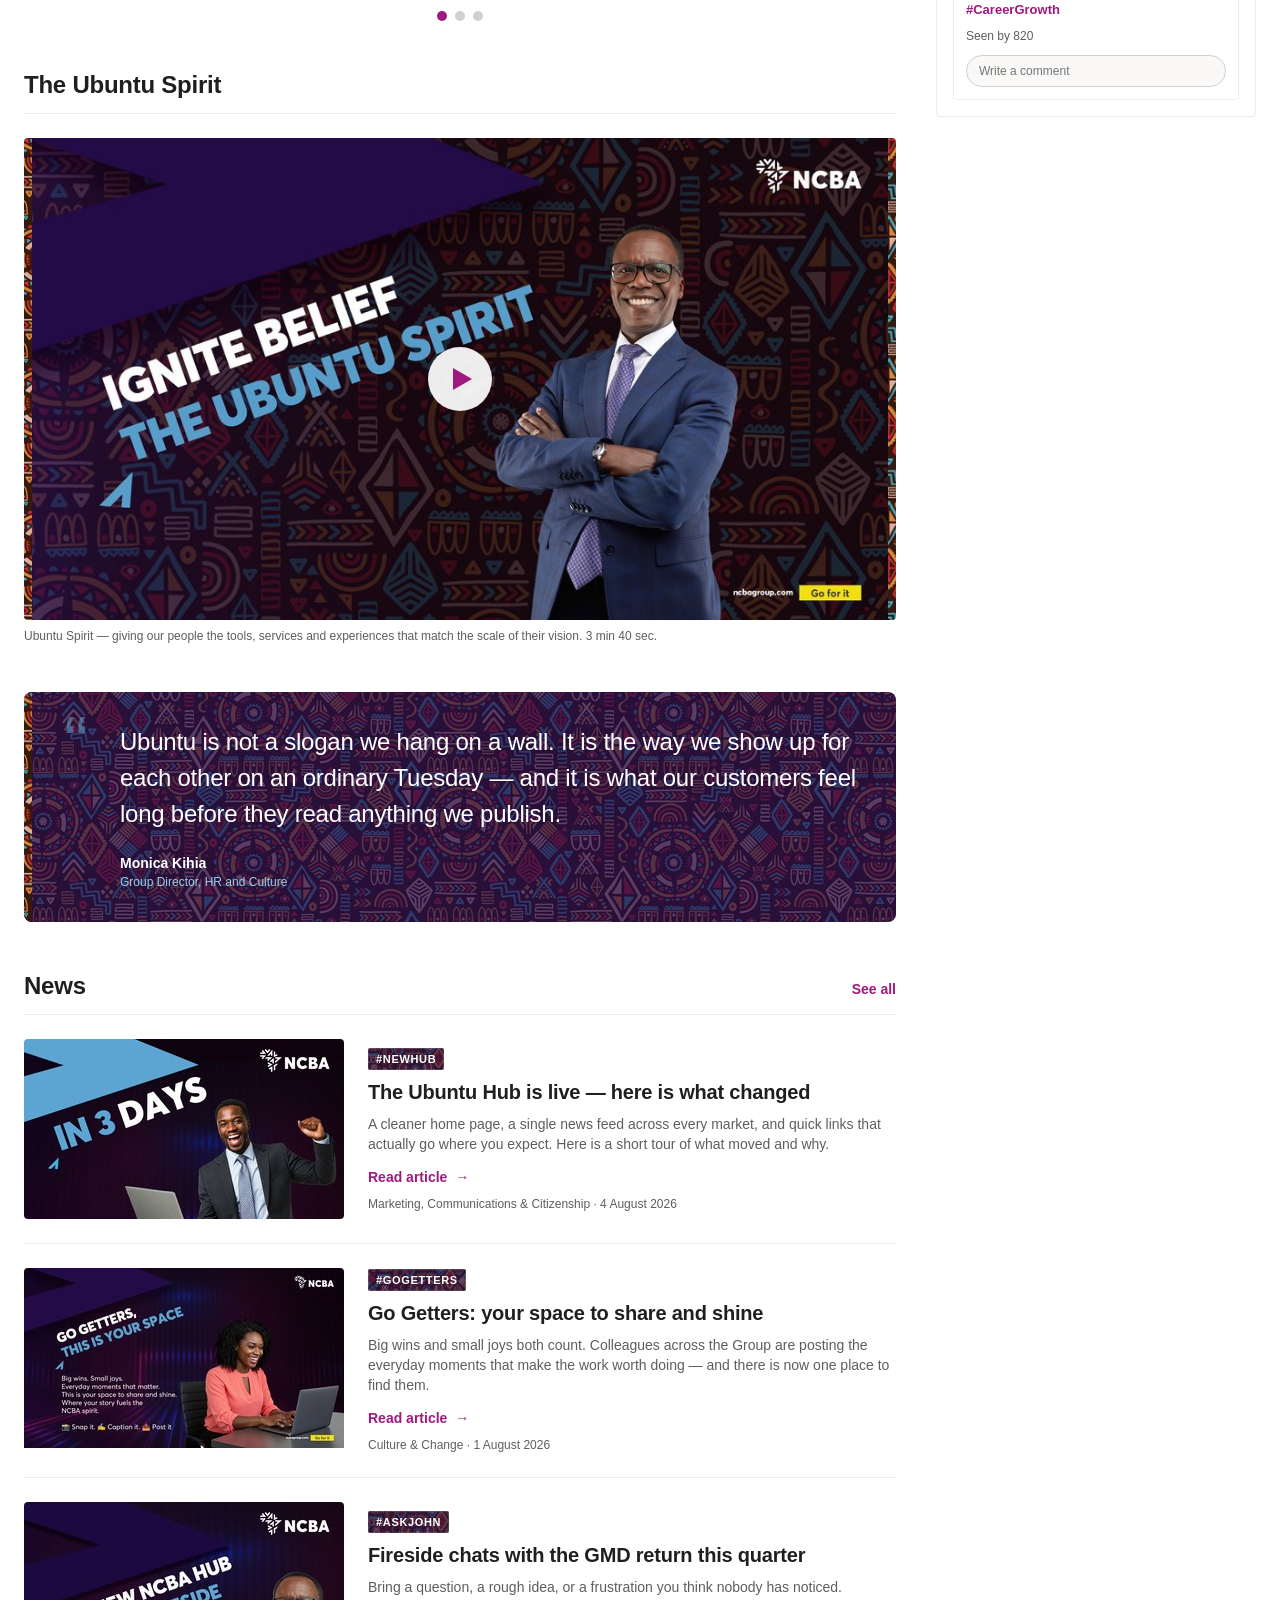
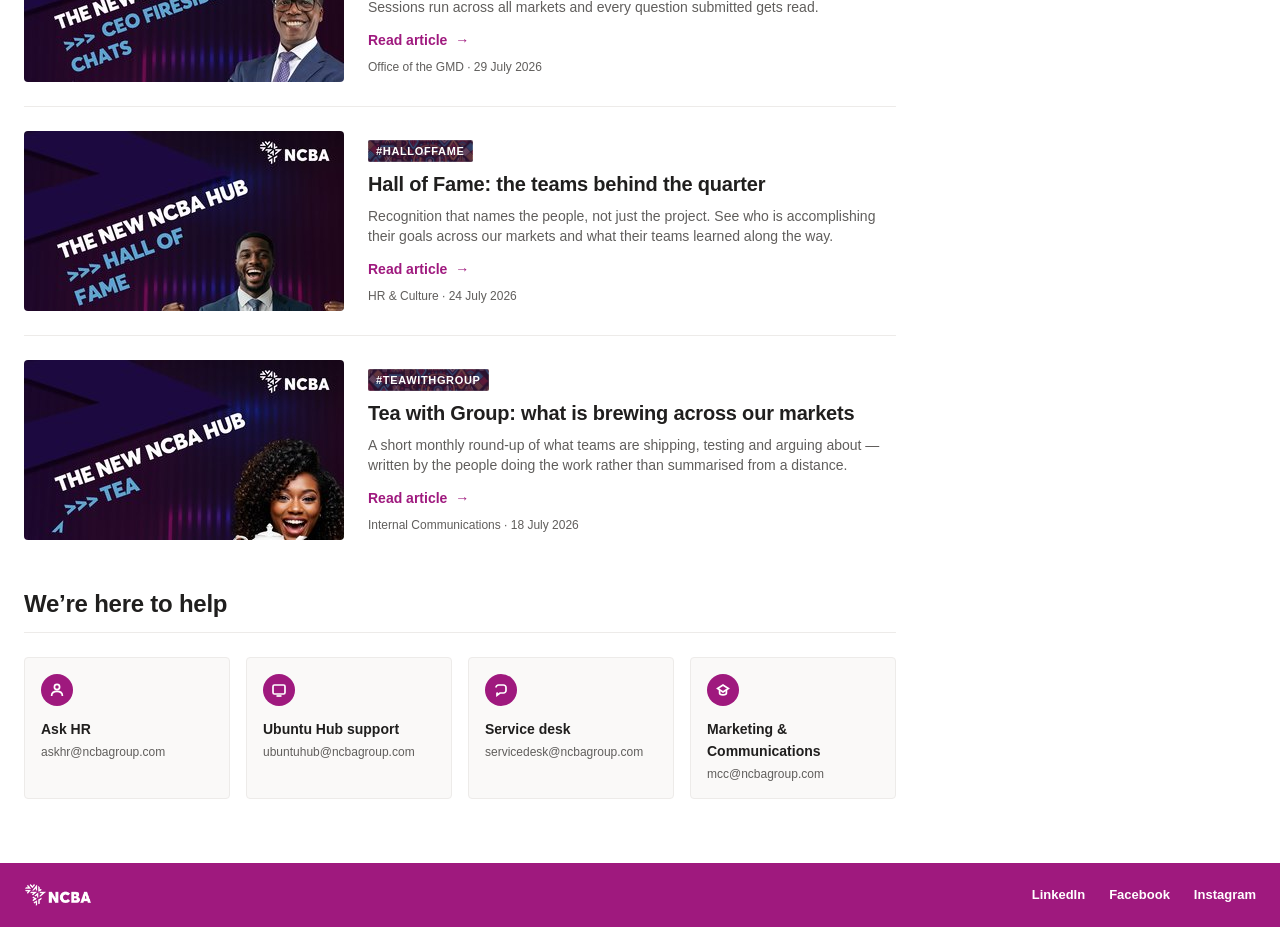
==== commit 013167b9: "Rebuild sidebar quick links; hoist GMD video; refresh Ubuntu banner - Home page: GMD video is now it" ====
--- a/index.html
+++ b/index.html
@@ -94,15 +94,20 @@
   <main class="col-main" id="main">
 
     <section class="section">
+      <div class="section__head">
+        <h2>A message from the Group Managing Director</h2>
+      </div>
+      <a class="media media--video" href="article.html">
+        <img class="media__img" src="assets/img/media/video-gmd.jpg" alt="A message from the Group Managing Director" width="940" height="529">
+        <span class="media__play" aria-hidden="true"></span>
+      </a>
+      <p class="media__cap">A message from the Group Managing Director. Got a burning question or a brilliant idea you would love to pitch? The fireside chat is your chance to be heard. 5 min 20 sec.</p>
+    </section>
+
+    <section class="section">
       <div class="carousel" aria-roledescription="carousel" aria-label="NCBA highlights">
         <div class="carousel__viewport">
           <div class="carousel__track" id="carouselTrack">
-
-            <figure class="carousel__slide"
-                    data-title="A message from the Group Managing Director"
-                    data-text="Got a burning question or a brilliant idea you would love to pitch? The fireside chat is your chance to be heard.">
-              <img class="media__img" src="assets/img/media/video-gmd.jpg" alt="A message from the Group Managing Director" width="940" height="529">
-            </figure>
 
             <figure class="carousel__slide"
                     data-title="You make the magic happen"
@@ -285,38 +290,27 @@
     <section class="widget">
       <h2 class="widget__title">Quick Links</h2>
       <ul class="qlinks">
-        <li><a href="index.html">
-          <span class="qlinks__icon" aria-hidden="true"><svg viewBox="0 0 22 22" fill="none" stroke="currentColor" stroke-width="1.7" stroke-linecap="round" stroke-linejoin="round" aria-hidden="true"><path d="M3.4 9.2 11 3.2l7.6 6v8.2a1.4 1.4 0 0 1-1.4 1.4h-3.4v-5.2H8.2v5.2H4.8a1.4 1.4 0 0 1-1.4-1.4z"/></svg></span>
-          <span class="qlinks__label">NCBA Group Home</span></a></li>
-        <li><a href="#main">
-          <span class="qlinks__icon" aria-hidden="true"><svg viewBox="0 0 22 22" fill="none" stroke="currentColor" stroke-width="1.7" stroke-linecap="round" stroke-linejoin="round" aria-hidden="true"><path d="M3 18V10M8.3 18V4M13.6 18v-5M19 18V7"/></svg></span>
-          <span class="qlinks__label">Performance Management</span></a></li>
-        <li><a href="#main">
-          <span class="qlinks__icon" aria-hidden="true"><svg viewBox="0 0 22 22" fill="none" stroke="currentColor" stroke-width="1.7" stroke-linecap="round" stroke-linejoin="round" aria-hidden="true"><rect x="3" y="7.5" width="16" height="10.5" rx="1.6"/><path d="M8 7.5V5.6A1.6 1.6 0 0 1 9.6 4h2.8A1.6 1.6 0 0 1 14 5.6v1.9"/></svg></span>
-          <span class="qlinks__label">Career Management</span></a></li>
-        <li><a href="#main">
-          <span class="qlinks__icon" aria-hidden="true"><svg viewBox="0 0 22 22" fill="none" stroke="currentColor" stroke-width="1.7" stroke-linecap="round" stroke-linejoin="round" aria-hidden="true"><rect x="3" y="4.8" width="16" height="14" rx="1.6"/><path d="M3 9.2h16M7.5 3v3.4M14.5 3v3.4"/></svg></span>
-          <span class="qlinks__label">Leave Management</span></a></li>
+        <li><a href="kenya-strategy.html">
+          <span class="qlinks__icon" aria-hidden="true"><svg viewBox="0 0 22 22" fill="none" stroke="currentColor" stroke-width="1.7" stroke-linecap="round" stroke-linejoin="round" aria-hidden="true"><circle cx="11" cy="11" r="8"/><path d="m14.5 7.5-2 5-5 2 2-5z"/></svg></span>
+          <span class="qlinks__label">Ubuntu Strategy</span></a></li>
         <li><a href="#main">
           <span class="qlinks__icon" aria-hidden="true"><svg viewBox="0 0 22 22" fill="none" stroke="currentColor" stroke-width="1.7" stroke-linecap="round" stroke-linejoin="round" aria-hidden="true"><path d="m11 3 2.4 4.9 5.4.8-3.9 3.8.9 5.4L11 15.4 6.2 17.9l.9-5.4L3.2 8.7l5.4-.8z"/></svg></span>
           <span class="qlinks__label">Success Factors</span></a></li>
+        <li><a href="kenya-mcc.html">
+          <span class="qlinks__icon" aria-hidden="true"><svg viewBox="0 0 22 22" fill="none" stroke="currentColor" stroke-width="1.7" stroke-linecap="round" stroke-linejoin="round" aria-hidden="true"><path d="M11 3l5.5 2.4v4.2c0 3.4-2.2 5.6-5.5 6.6-3.3-1-5.5-3.2-5.5-6.6V5.4z"/><path d="m8.6 10.6 1.7 1.7 3.1-3.4"/></svg></span>
+          <span class="qlinks__label">Brand Manifesto</span></a></li>
+        <li><a href="connect-with-john.html">
+          <span class="qlinks__icon" aria-hidden="true"><svg viewBox="0 0 22 22" fill="none" stroke="currentColor" stroke-width="1.7" stroke-linecap="round" stroke-linejoin="round" aria-hidden="true"><path d="M3.5 6.5A2.5 2.5 0 0 1 6 4h10a2.5 2.5 0 0 1 2.5 2.5v5A2.5 2.5 0 0 1 16 14H9l-4 3v-3h-1"/></svg></span>
+          <span class="qlinks__label">Ask John</span></a></li>
+        <li><a href="#main">
+          <span class="qlinks__icon" aria-hidden="true"><svg viewBox="0 0 22 22" fill="none" stroke="currentColor" stroke-width="1.7" stroke-linecap="round" stroke-linejoin="round" aria-hidden="true"><ellipse cx="11" cy="6.4" rx="7" ry="2.8"/><path d="M4 6.4v9.2c0 1.55 3.13 2.8 7 2.8s7-1.25 7-2.8V6.4"/><path d="M4 11c0 1.55 3.13 2.8 7 2.8s7-1.25 7-2.8"/></svg></span>
+          <span class="qlinks__label">Financials</span></a></li>
         <li><a href="#main">
           <span class="qlinks__icon" aria-hidden="true"><svg viewBox="0 0 22 22" fill="none" stroke="currentColor" stroke-width="1.7" stroke-linecap="round" stroke-linejoin="round" aria-hidden="true"><circle cx="8.2" cy="7.4" r="2.7"/><path d="M3 17.2c0-2.9 2.3-4.5 5.2-4.5s5.2 1.6 5.2 4.5"/><path d="M15 6.3a2.7 2.7 0 0 1 0 5.2M16.8 17.2c0-1.8-.5-3.1-1.5-4"/></svg></span>
-          <span class="qlinks__label">CRM</span></a></li>
-        <li><a href="#main">
-          <span class="qlinks__icon" aria-hidden="true"><svg viewBox="0 0 22 22" fill="none" stroke="currentColor" stroke-width="1.7" stroke-linecap="round" stroke-linejoin="round" aria-hidden="true"><path d="M11 3.4 18 6.6v4.7c0 3.9-2.9 6.3-7 7.3-4.1-1-7-3.4-7-7.3V6.6z"/><path d="M11 8.3v3.6M11 14.3h.01"/></svg></span>
-          <span class="qlinks__label">NCBA Whistle Blowing</span></a></li>
+          <span class="qlinks__label">Culture Page</span></a></li>
       </ul>
     </section>
-    <section class="widget">
-      <h2 class="widget__title">Ubuntu Strategy</h2>
-      <a class="tile" href="kenya-strategy.html">
-        <img class="tile__img" src="assets/img/tile/tile-ubuntu-strategy.jpg" alt="Ubuntu strategy key visual" width="288" height="162">
-        <span class="tile__title">Ignite Belief &mdash; the Ubuntu Spirit<span class="tile__arrow" aria-hidden="true">&rarr;</span></span>
-        <p class="tile__desc">Our ambition, the pillars behind it and where your team fits in.</p>
-      </a>
-    </section>
-    <section class="widget">
+    <section class="widget" id="events">
       <h2 class="widget__title">NCBA Staff Updates</h2>
       <div class="feed">
         <article class="feed__item">
@@ -365,79 +359,6 @@
           <input class="feed__comment" id="c3" type="text" placeholder="Write a comment">
         </article>
       </div>
-    </section>
-    <section class="widget">
-      <h2 class="widget__title">Success Factors</h2>
-      <div class="reslinks">
-        <a href="#main"><span class="reslinks__icon" aria-hidden="true"><svg viewBox="0 0 16 20" fill="none" stroke="currentColor" stroke-width="1.7" stroke-linecap="round" stroke-linejoin="round" aria-hidden="true"><path d="M9 2H4.6A1.6 1.6 0 0 0 3 3.6v12.8A1.6 1.6 0 0 0 4.6 18h6.8a1.6 1.6 0 0 0 1.6-1.6V6z"/><path d="M9 2v4h4"/></svg></span>Set and review goals</a>
-        <a href="#main"><span class="reslinks__icon" aria-hidden="true"><svg viewBox="0 0 16 20" fill="none" stroke="currentColor" stroke-width="1.7" stroke-linecap="round" stroke-linejoin="round" aria-hidden="true"><path d="M9 2H4.6A1.6 1.6 0 0 0 3 3.6v12.8A1.6 1.6 0 0 0 4.6 18h6.8a1.6 1.6 0 0 0 1.6-1.6V6z"/><path d="M9 2v4h4"/></svg></span>Development plan</a>
-        <a href="#main"><span class="reslinks__icon" aria-hidden="true"><svg viewBox="0 0 16 20" fill="none" stroke="currentColor" stroke-width="1.7" stroke-linecap="round" stroke-linejoin="round" aria-hidden="true"><path d="M9 2H4.6A1.6 1.6 0 0 0 3 3.6v12.8A1.6 1.6 0 0 0 4.6 18h6.8a1.6 1.6 0 0 0 1.6-1.6V6z"/><path d="M9 2v4h4"/></svg></span>Performance check-ins</a>
-      </div>
-    </section>
-    <section class="widget">
-      <h2 class="widget__title">Brand Manifesto</h2>
-      <a class="tile" href="kenya-mcc.html">
-        <img class="tile__img" src="assets/img/tile/tile-brand-manifesto.jpg" alt="NCBA brand manifesto key visual" width="288" height="162">
-        <span class="tile__title">What we stand for<span class="tile__arrow" aria-hidden="true">&rarr;</span></span>
-        <p class="tile__desc">Tone of voice, the logo, and how to use the brand well.</p>
-      </a>
-    </section>
-    <section class="widget">
-      <h2 class="widget__title">Ask John</h2>
-      <a class="tile" href="connect-with-john.html">
-        <img class="tile__img" src="assets/img/tile/tile-ask-john.jpg" alt="Fireside chats with the Group Managing Director" width="288" height="162">
-        <span class="tile__title">Put a question to the GMD<span class="tile__arrow" aria-hidden="true">&rarr;</span></span>
-        <p class="tile__desc">Fireside chats, town halls and the questions colleagues are asking.</p>
-      </a>
-    </section>
-    <section class="widget">
-      <h2 class="widget__title">Financials</h2>
-      <div class="reslinks">
-        <a href="#main"><span class="reslinks__icon" aria-hidden="true"><svg viewBox="0 0 16 20" fill="none" stroke="currentColor" stroke-width="1.7" stroke-linecap="round" stroke-linejoin="round" aria-hidden="true"><path d="M9 2H4.6A1.6 1.6 0 0 0 3 3.6v12.8A1.6 1.6 0 0 0 4.6 18h6.8a1.6 1.6 0 0 0 1.6-1.6V6z"/><path d="M9 2v4h4"/></svg></span>Reporting calendar</a>
-        <a href="#main"><span class="reslinks__icon" aria-hidden="true"><svg viewBox="0 0 16 20" fill="none" stroke="currentColor" stroke-width="1.7" stroke-linecap="round" stroke-linejoin="round" aria-hidden="true"><path d="M9 2H4.6A1.6 1.6 0 0 0 3 3.6v12.8A1.6 1.6 0 0 0 4.6 18h6.8a1.6 1.6 0 0 0 1.6-1.6V6z"/><path d="M9 2v4h4"/></svg></span>Published results</a>
-        <a href="#main"><span class="reslinks__icon" aria-hidden="true"><svg viewBox="0 0 16 20" fill="none" stroke="currentColor" stroke-width="1.7" stroke-linecap="round" stroke-linejoin="round" aria-hidden="true"><path d="M9 2H4.6A1.6 1.6 0 0 0 3 3.6v12.8A1.6 1.6 0 0 0 4.6 18h6.8a1.6 1.6 0 0 0 1.6-1.6V6z"/><path d="M9 2v4h4"/></svg></span>Investor material</a>
-      </div>
-    </section>
-    <section class="widget">
-      <h2 class="widget__title">Culture Page</h2>
-      <a class="tile" href="#main">
-        <img class="tile__img" src="assets/img/tile/tile-culture.jpg" alt="Culture and change key visual" width="288" height="162">
-        <span class="tile__title">Culture &amp; Change<span class="tile__arrow" aria-hidden="true">&rarr;</span></span>
-        <p class="tile__desc">What we are building together and how to take part.</p>
-      </a>
-    </section>
-    <section class="widget" id="events">
-      <h2 class="widget__title">NCBA Group Events</h2>
-      <ul class="events">
-        <li>
-          <span class="events__date"><span class="events__mon">Aug</span><span class="events__day">14</span></span>
-          <span class="events__body">
-            <a class="events__title" href="#main">Ubuntu Hub walkthrough</a>
-            <span class="events__when">Fri, Aug 14, 10:00 AM</span>
-          </span>
-        </li>
-        <li>
-          <span class="events__date"><span class="events__mon">Aug</span><span class="events__day">27</span></span>
-          <span class="events__body">
-            <a class="events__title" href="connect-with-john.html">GMD staff town hall</a>
-            <span class="events__when">Thu, Aug 27, 6:30 AM</span>
-          </span>
-        </li>
-        <li>
-          <span class="events__date"><span class="events__mon">Sep</span><span class="events__day">05</span></span>
-          <span class="events__body">
-            <a class="events__title" href="#main">NCBA Golf Series qualifier</a>
-            <span class="events__when">Sat, Sep 5, All day</span>
-          </span>
-        </li>
-        <li>
-          <span class="events__date"><span class="events__mon">Sep</span><span class="events__day">18</span></span>
-          <span class="events__body">
-            <a class="events__title" href="kenya-hr.html">Wellness week opening</a>
-            <span class="events__when">Fri, Sep 18, 8:30 AM</span>
-          </span>
-        </li>
-      </ul>
     </section>
 
   </aside>
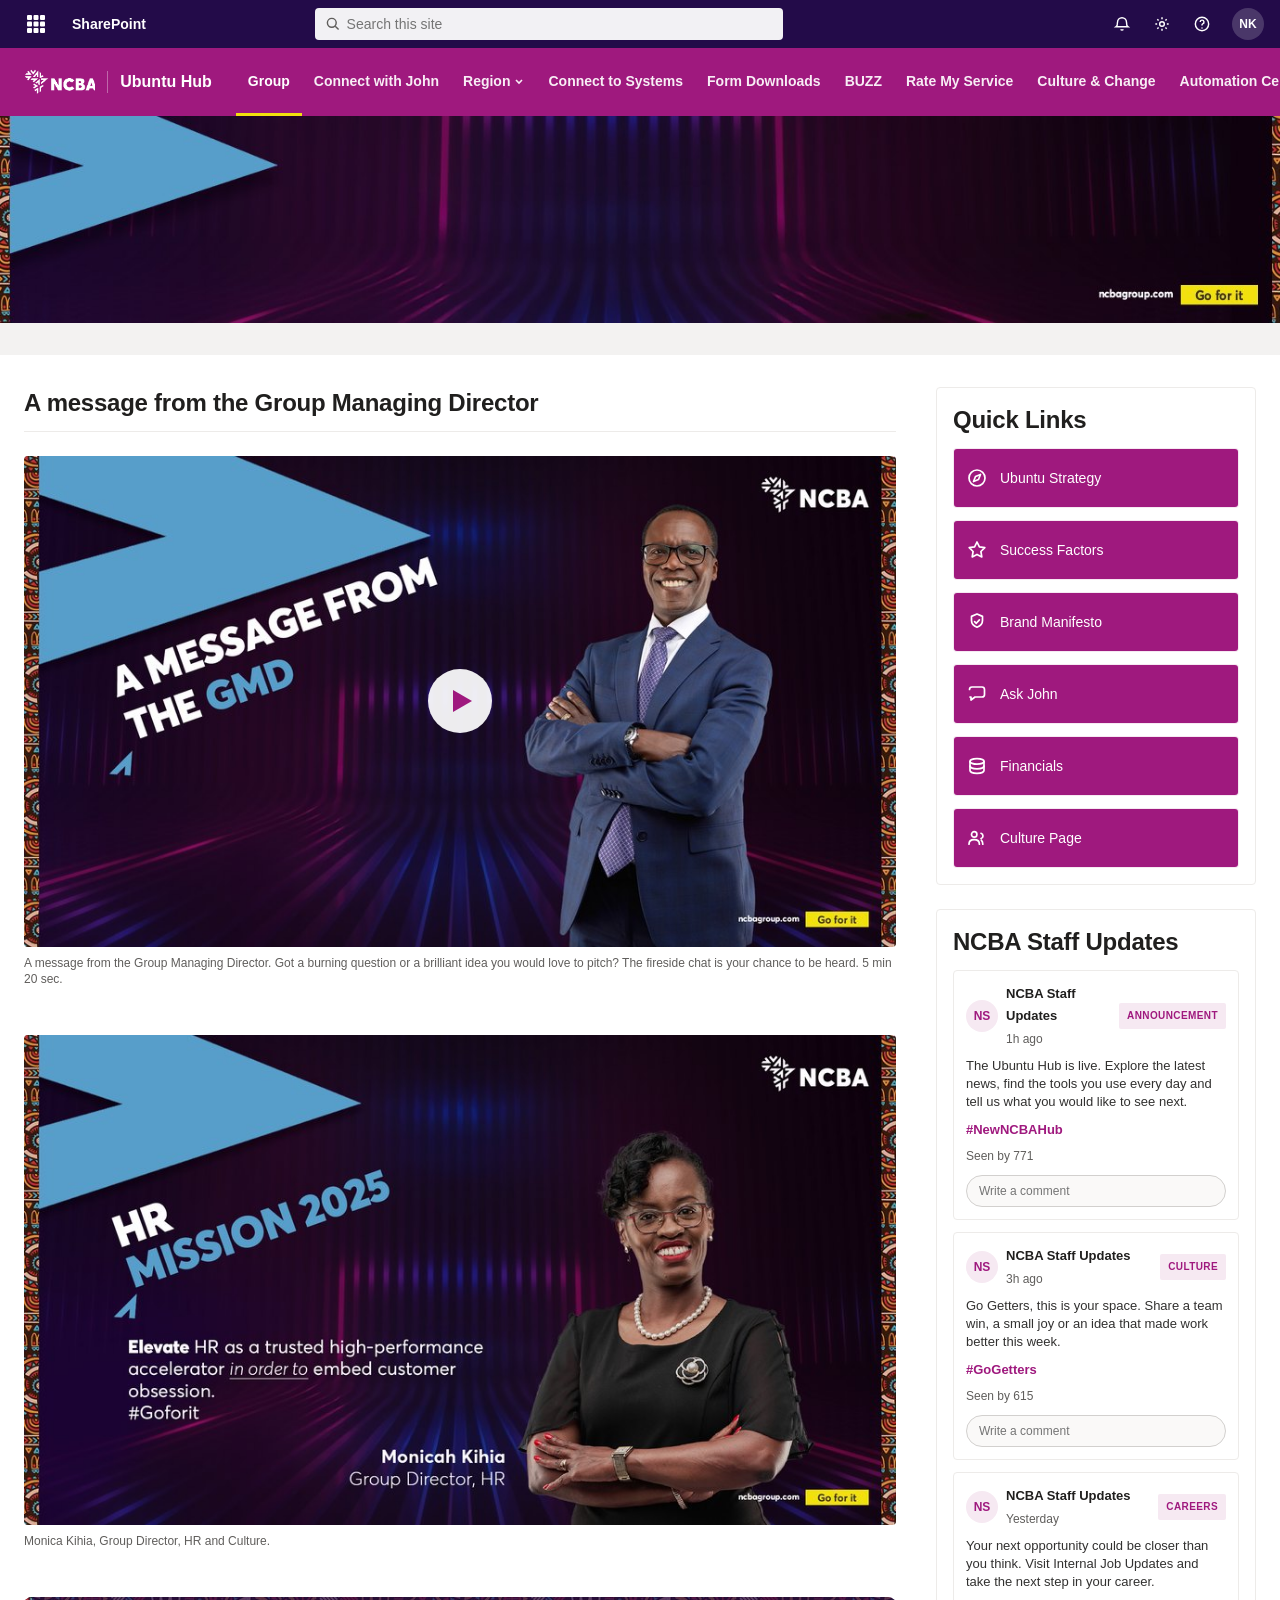
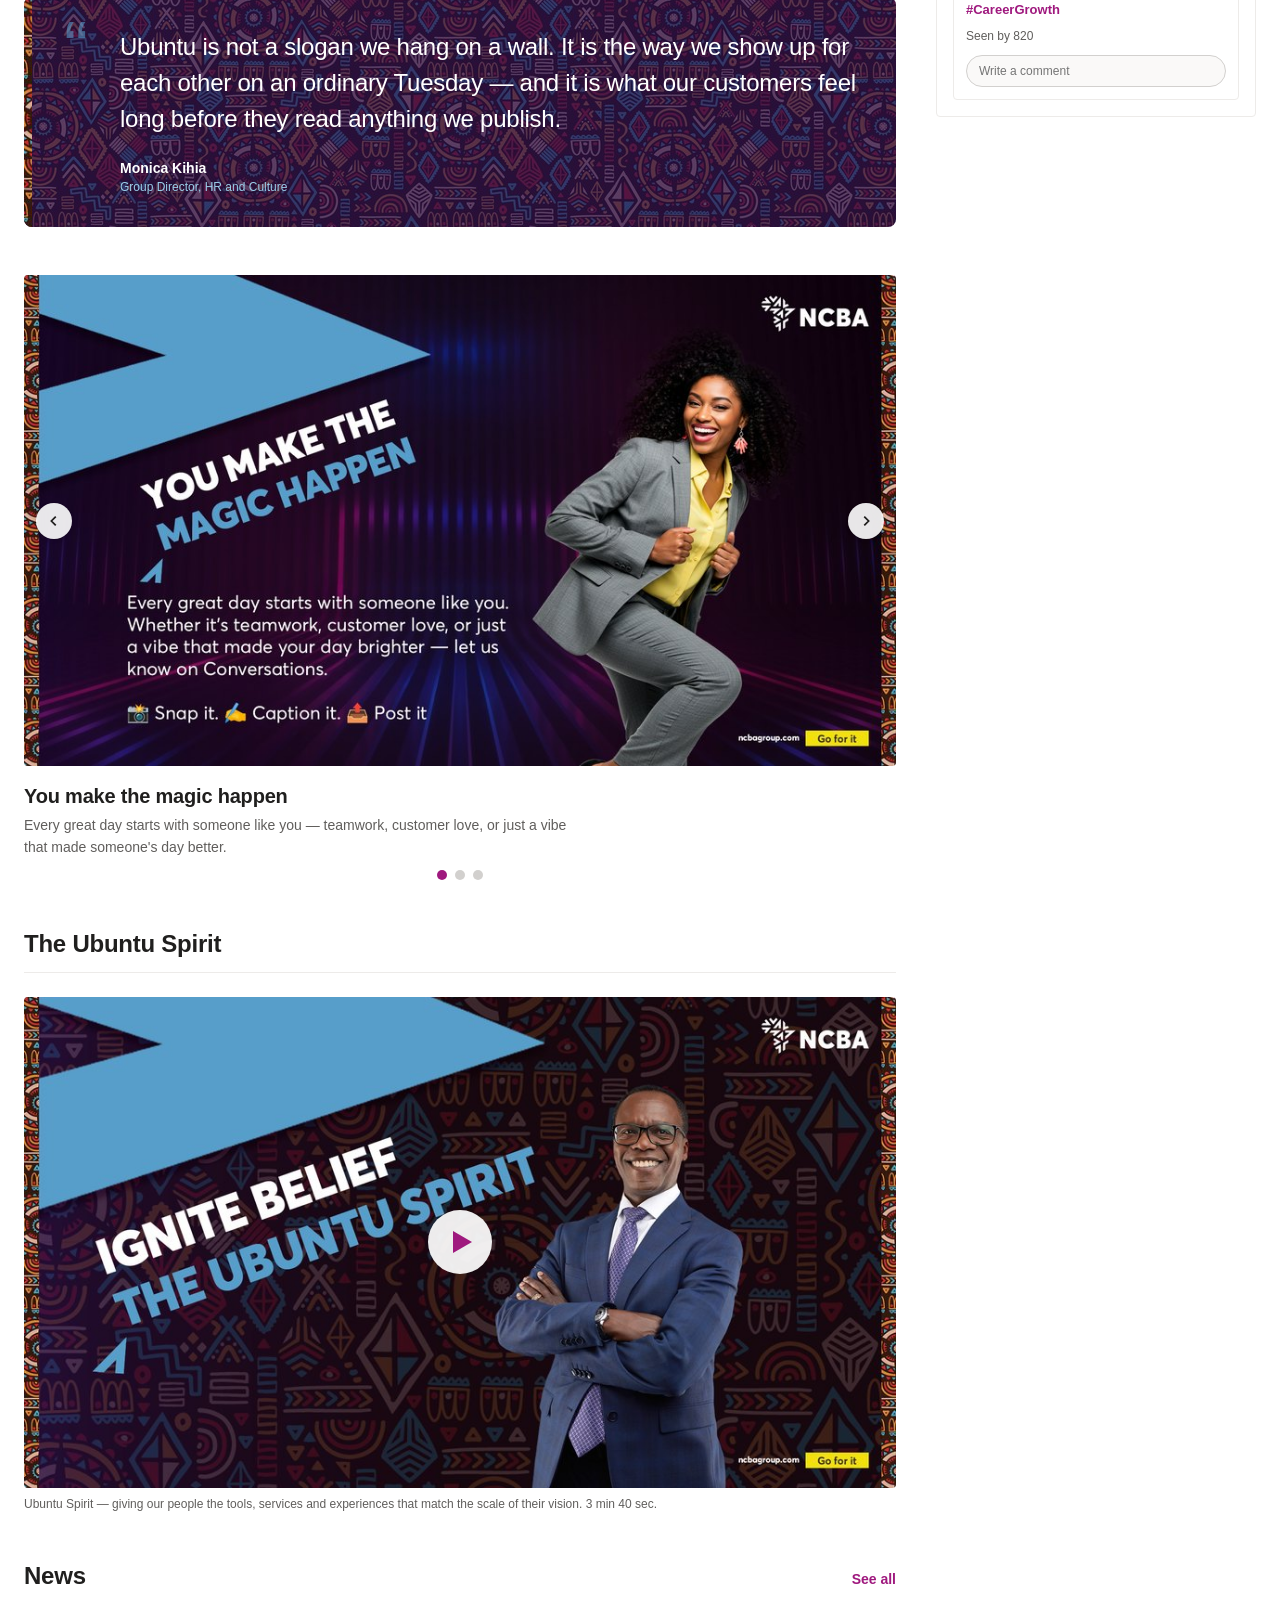
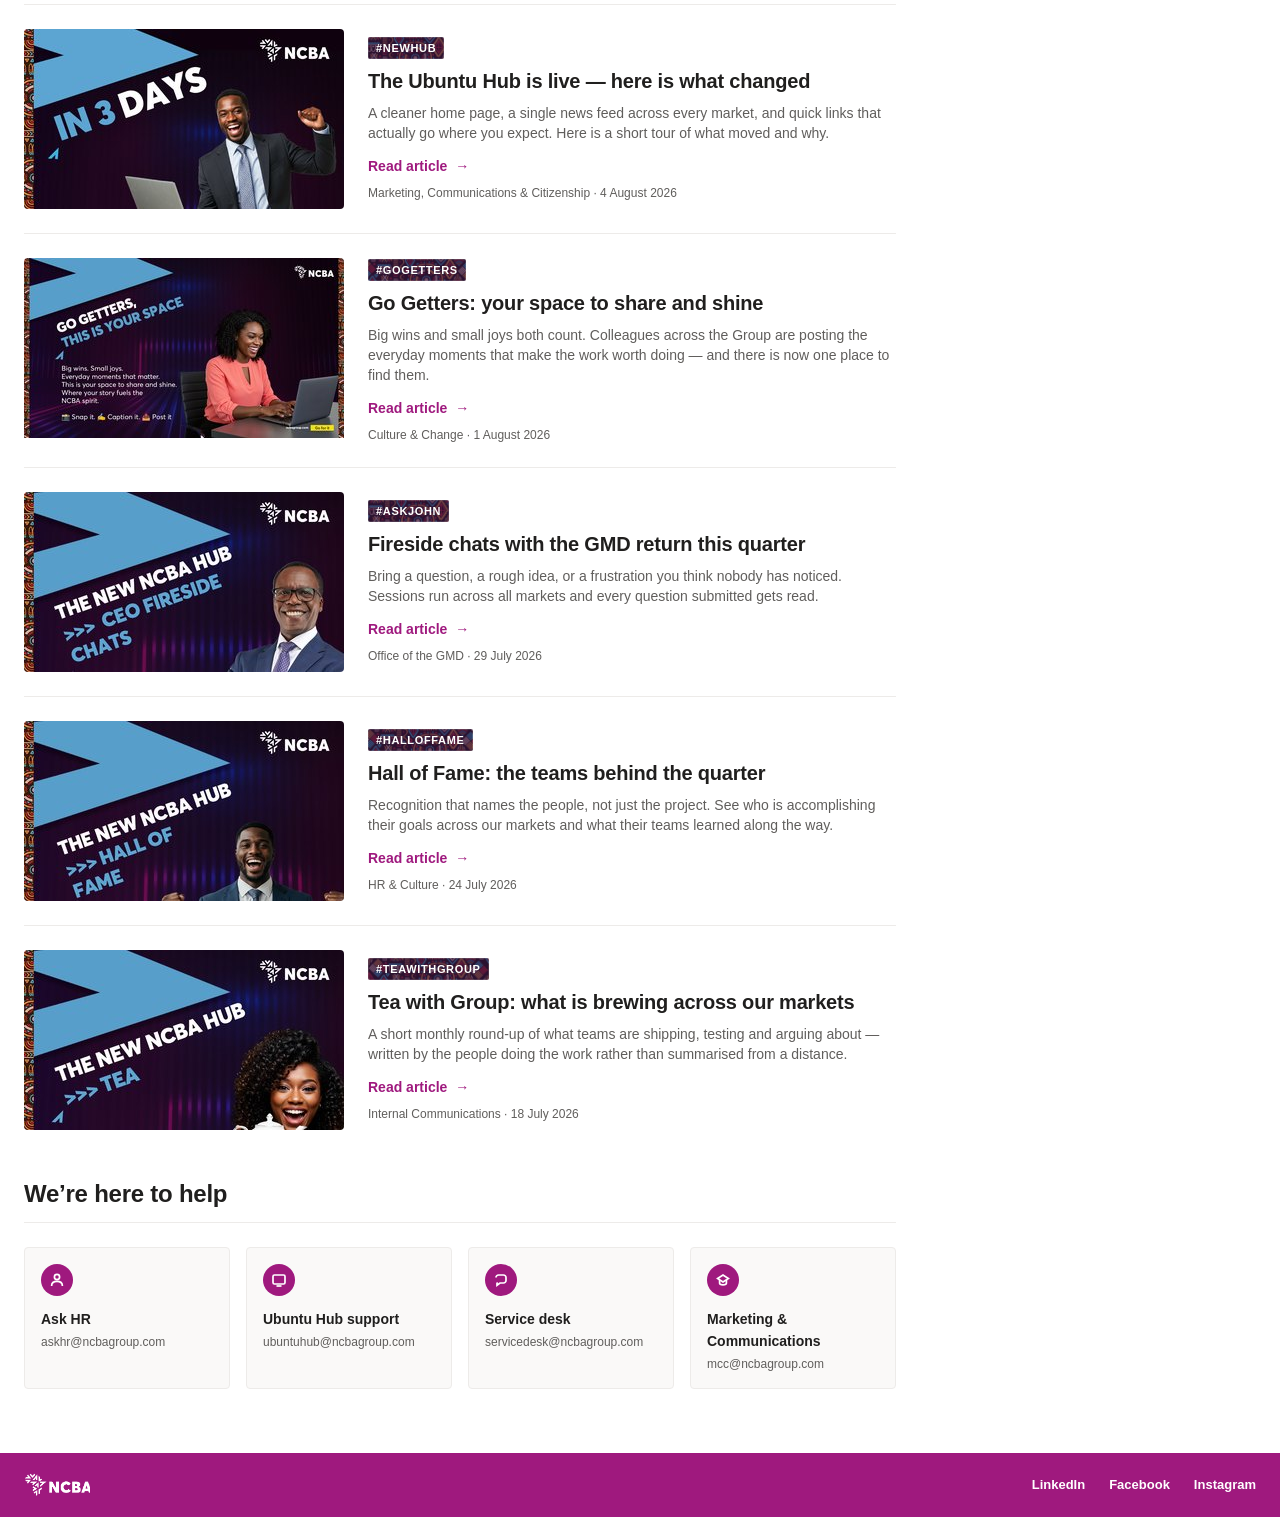
==== commit 17638fc2: "Bake Ubuntu texture into artwork; add Monica banner after GMD video - All images re-rendered from re" ====
--- a/index.html
+++ b/index.html
@@ -50,7 +50,7 @@
 <!-- ============================ SITE HEADER ============================ -->
 <header class="sitehead">
   <a class="sitehead__brand" href="index.html">
-    <img src="assets/img/ncba-logo-white.png" alt="NCBA" width="74" height="26">
+    <img src="assets/img/ncba-logo-white.png" alt="NCBA" width="71" height="26">
     <span class="sitehead__title">Ubuntu Hub</span>
   </a>
   <nav class="sitehead__nav" aria-label="Main">
@@ -105,53 +105,10 @@
     </section>
 
     <section class="section">
-      <div class="carousel" aria-roledescription="carousel" aria-label="NCBA highlights">
-        <div class="carousel__viewport">
-          <div class="carousel__track" id="carouselTrack">
-
-            <figure class="carousel__slide"
-                    data-title="You make the magic happen"
-                    data-text="Every great day starts with someone like you — teamwork, customer love, or just a vibe that made someone's day better.">
-              <img class="media__img" src="assets/img/media/carousel-magic.jpg" alt="You make the magic happen key visual" width="940" height="529">
-            </figure>
-
-            <figure class="carousel__slide"
-                    data-title="Go Getters, this is your space"
-                    data-text="Big wins. Small joys. Everyday moments that matter. Share your story and shine.">
-              <img class="media__img" src="assets/img/media/carousel-gogetters.jpg" alt="Go Getters, this is your space key visual" width="940" height="529">
-            </figure>
-
-            <figure class="carousel__slide"
-                    data-title="The Ubuntu Hub is live"
-                    data-text="A refreshed home for everything you need — news, systems, people and the moments that shape our culture.">
-              <img class="media__img" src="assets/img/media/carousel-live.jpg" alt="The NCBA Hub is live key visual" width="940" height="529">
-            </figure>
-
-          </div>
-          <button class="carousel__btn carousel__btn--prev" id="carouselPrev" aria-label="Previous slide">
-            <svg width="14" height="14" viewBox="0 0 16 16" fill="none" stroke="currentColor" stroke-width="2" aria-hidden="true"><path d="m10 3-5 5 5 5"/></svg>
-          </button>
-          <button class="carousel__btn carousel__btn--next" id="carouselNext" aria-label="Next slide">
-            <svg width="14" height="14" viewBox="0 0 16 16" fill="none" stroke="currentColor" stroke-width="2" aria-hidden="true"><path d="m6 3 5 5-5 5"/></svg>
-          </button>
-        </div>
-        <div class="carousel__cap" id="carouselCap" aria-live="polite">
-          <h3></h3>
-          <p></p>
-        </div>
-        <div class="carousel__dots" id="carouselDots"></div>
-      </div>
-    </section>
-
-    <section class="section">
-      <div class="section__head">
-        <h2>The Ubuntu Spirit</h2>
-      </div>
-      <a class="media media--video" href="article.html">
-        <img class="media__img" src="assets/img/media/video-ubuntu.jpg" alt="Play the Ubuntu Spirit film" width="940" height="529">
-        <span class="media__play" aria-hidden="true"></span>
-      </a>
-      <p class="media__cap">Ubuntu Spirit — giving our people the tools, services and experiences that match the scale of their vision. 3 min 40 sec.</p>
+      <span class="media">
+        <img class="media__img" src="assets/img/media/feature-monica.jpg" alt="Monica Kihia, Group Director, HR and Culture" width="940" height="529">
+      </span>
+      <p class="media__cap">Monica Kihia, Group Director, HR and Culture.</p>
     </section>
 
     <section class="section">
@@ -164,6 +121,56 @@
           <span class="quote__role">Group Director, HR and Culture</span>
         </figcaption>
       </figure>
+    </section>
+
+    <section class="section">
+      <div class="carousel" aria-roledescription="carousel" aria-label="NCBA highlights">
+        <div class="carousel__viewport">
+          <div class="carousel__track" id="carouselTrack">
+
+            <figure class="carousel__slide"
+                    data-title="You make the magic happen"
+                    data-text="Every great day starts with someone like you — teamwork, customer love, or just a vibe that made someone's day better.">
+              <img class="media__img" src="assets/img/media/carousel-magic.jpg" alt="You make the magic happen key visual" width="940" height="529">
+            </figure>
+
+            <figure class="carousel__slide"
+                    data-title="Go Getters, this is your space"
+                    data-text="Big wins. Small joys. Everyday moments that matter. Share your story and shine.">
+              <img class="media__img" src="assets/img/media/carousel-gogetters.jpg" alt="Go Getters, this is your space key visual" width="940" height="529">
+            </figure>
+
+            <figure class="carousel__slide"
+                    data-title="The Ubuntu Hub is live"
+                    data-text="A refreshed home for everything you need — news, systems, people and the moments that shape our culture.">
+              <img class="media__img" src="assets/img/media/carousel-live.jpg" alt="The NCBA Hub is live key visual" width="940" height="529">
+            </figure>
+
+          </div>
+          <button class="carousel__btn carousel__btn--prev" id="carouselPrev" aria-label="Previous slide">
+            <svg width="14" height="14" viewBox="0 0 16 16" fill="none" stroke="currentColor" stroke-width="2" aria-hidden="true"><path d="m10 3-5 5 5 5"/></svg>
+          </button>
+          <button class="carousel__btn carousel__btn--next" id="carouselNext" aria-label="Next slide">
+            <svg width="14" height="14" viewBox="0 0 16 16" fill="none" stroke="currentColor" stroke-width="2" aria-hidden="true"><path d="m6 3 5 5-5 5"/></svg>
+          </button>
+        </div>
+        <div class="carousel__cap" id="carouselCap" aria-live="polite">
+          <h3></h3>
+          <p></p>
+        </div>
+        <div class="carousel__dots" id="carouselDots"></div>
+      </div>
+    </section>
+
+    <section class="section">
+      <div class="section__head">
+        <h2>The Ubuntu Spirit</h2>
+      </div>
+      <a class="media media--video" href="article.html">
+        <img class="media__img" src="assets/img/media/video-ubuntu.jpg" alt="Play the Ubuntu Spirit film" width="940" height="529">
+        <span class="media__play" aria-hidden="true"></span>
+      </a>
+      <p class="media__cap">Ubuntu Spirit — giving our people the tools, services and experiences that match the scale of their vision. 3 min 40 sec.</p>
     </section>
 
     <section class="section" id="news">
@@ -369,7 +376,7 @@
 <footer class="sitefoot">
   <div class="sitefoot__inner">
     <a class="sitefoot__brand" href="index.html">
-      <img src="assets/img/ncba-logo-white.png" alt="NCBA" width="68" height="24">
+      <img src="assets/img/ncba-logo-white.png" alt="NCBA" width="66" height="24">
     </a>
     <nav class="sitefoot__social" aria-label="Social">
       <a href="#main">LinkedIn</a>
--- a/assets/css/ncba.css
+++ b/assets/css/ncba.css
@@ -385,18 +385,11 @@
 /* --------------------------------------------------------------------------
    9. Main-column media — locked to 940 x 529
    -------------------------------------------------------------------------- */
-/* 8px Ubuntu-pattern strip down the left and right edge of main-column media
-   and carousels (decisions D-029, D-034). Deliberately NOT applied to hero
-   banners, blog-loop thumbnails, the quote block or sidebar imagery. */
-.ubuntu-edge,
-.media,
-.carousel__viewport,
-.article__hero {
-  padding-left: 8px;
-  padding-right: 8px;
-  background-image: url("../img/ubuntu-texture.jpg");
-  background-size: 400px;
-}
+/* NOTE: the Ubuntu edge strip that used to live here has been REMOVED.
+   The supplied artwork now carries the pattern baked into its own left and
+   right edges (decision D-045), so painting a CSS strip beside the image
+   would double it. The texture survives in exactly two places: the campaign
+   tag (.chip) and the quote block. */
 .media { position: relative; display: block; border-radius: var(--radius-md); overflow: hidden; }
 .media__img { width: 100%; height: auto; }
 .media__play {
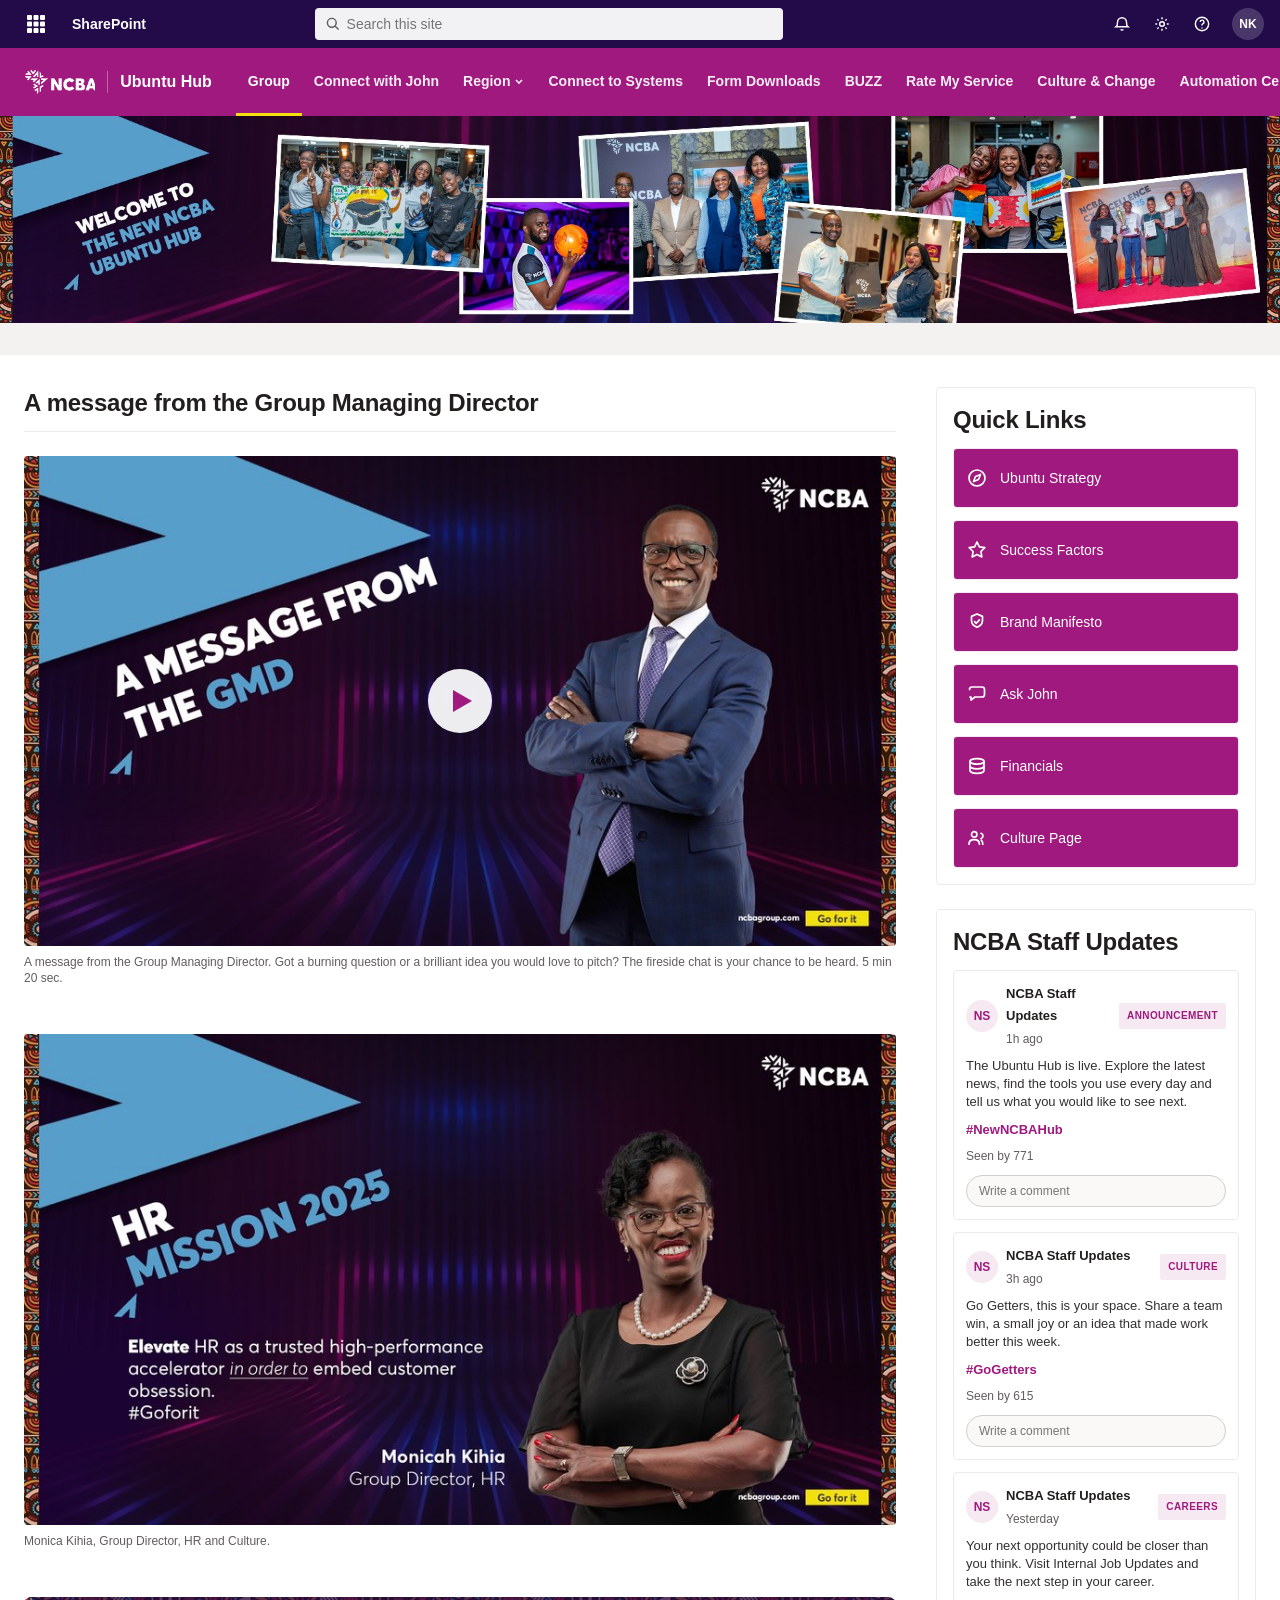
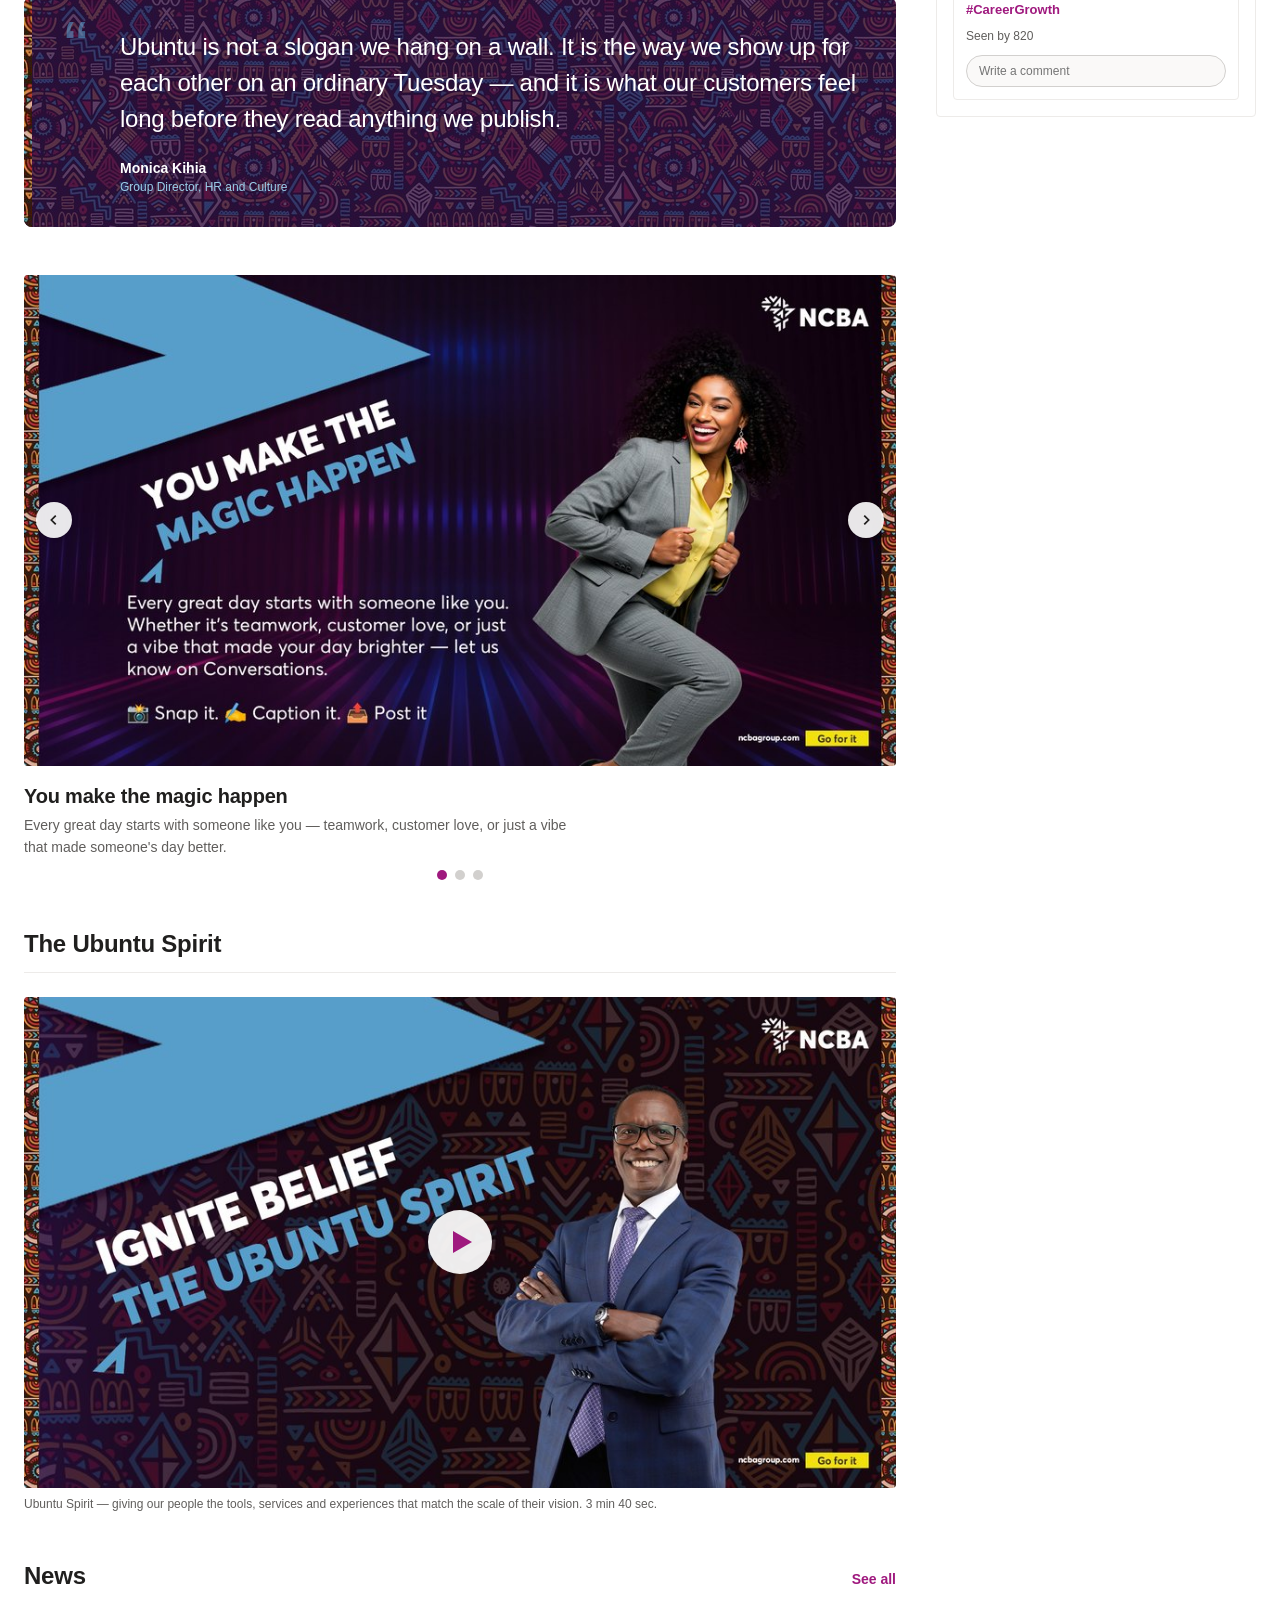
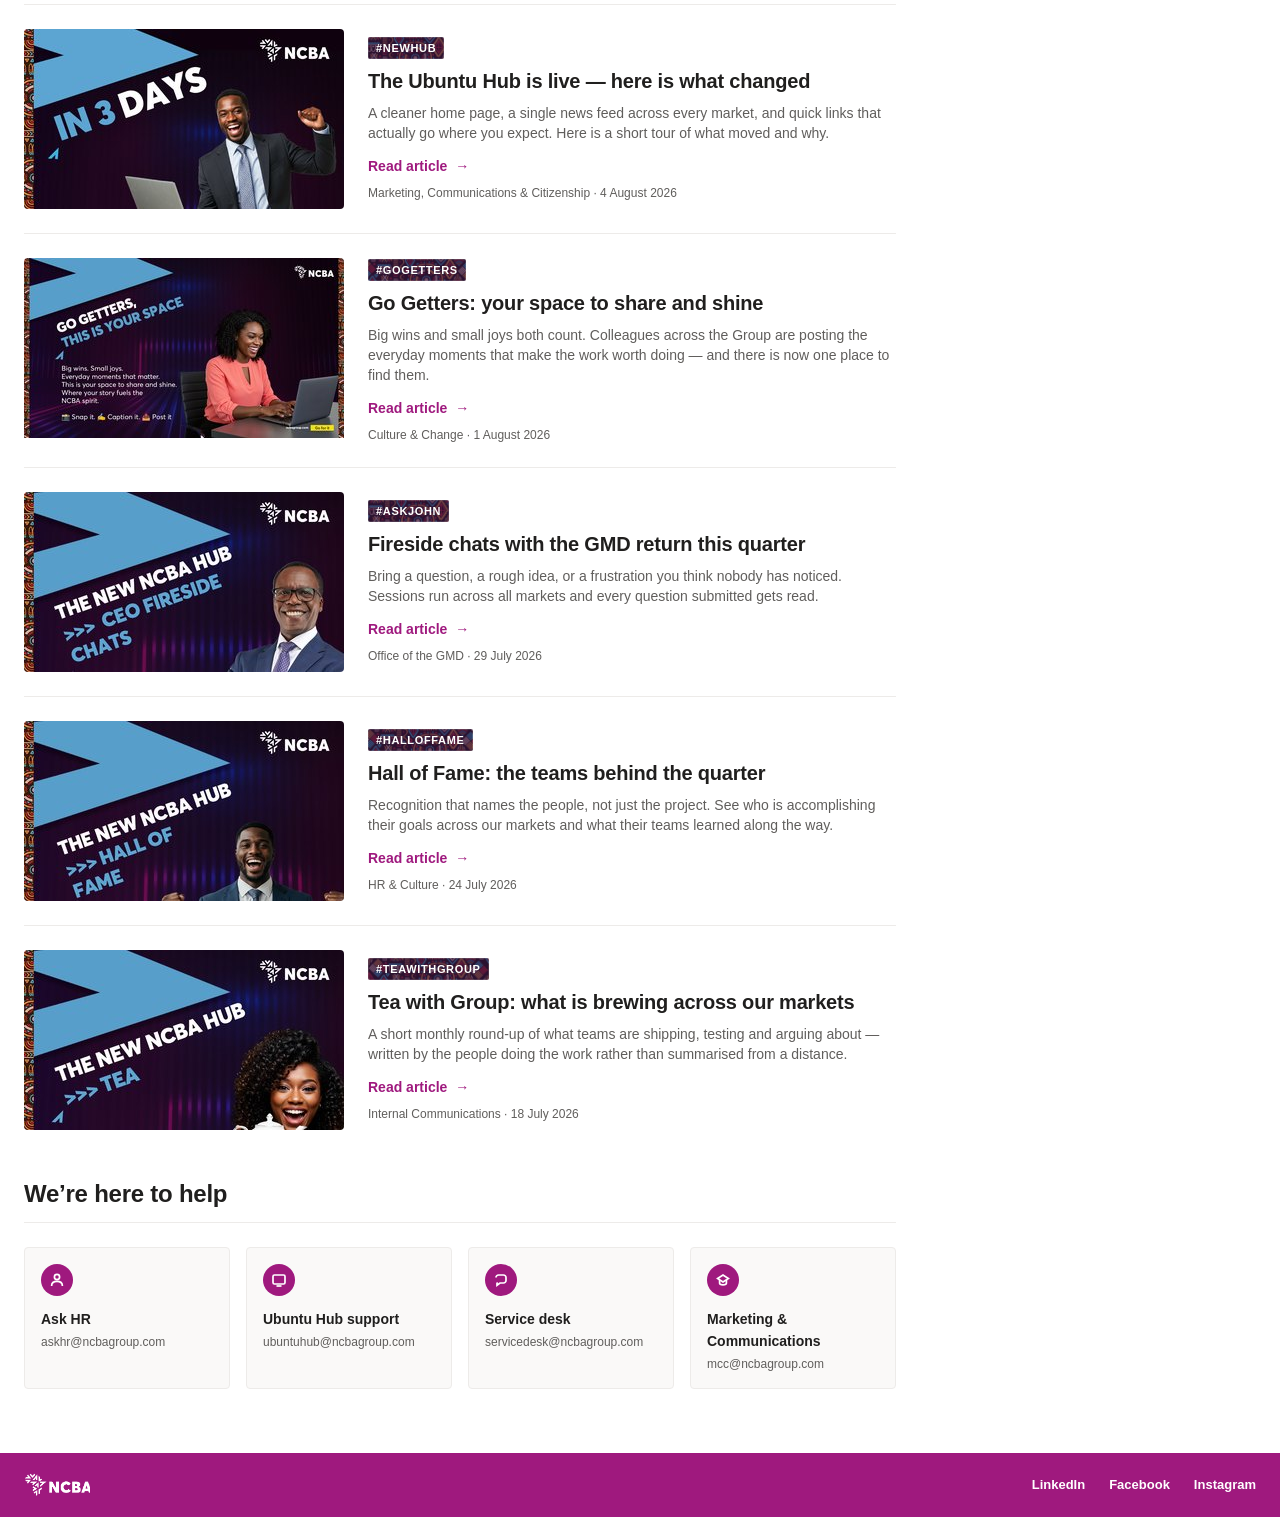
==== commit bf5256de: "New 1920x310 header banners; hero slot re-locked - index.html uses KV 3 Website Banner 1920x310px 1 " ====
--- a/index.html
+++ b/index.html
@@ -81,7 +81,7 @@
 
 <!-- ============================ HERO (full bleed) ============================ -->
 <section class="hero">
-  <img class="hero__img" src="assets/img/hero/hero-group.jpg" alt="Welcome to the new NCBA Ubuntu Hub" width="1448" height="234">
+  <img class="hero__img" src="assets/img/hero/hero-group.jpg" alt="Welcome to the new NCBA Ubuntu Hub" width="1920" height="310">
   <h1 class="visually-hidden">Welcome to the NCBA Ubuntu Hub</h1>
   <p class="visually-hidden">One home for our people, our stories and the tools that help us go for it.</p>
 </section>
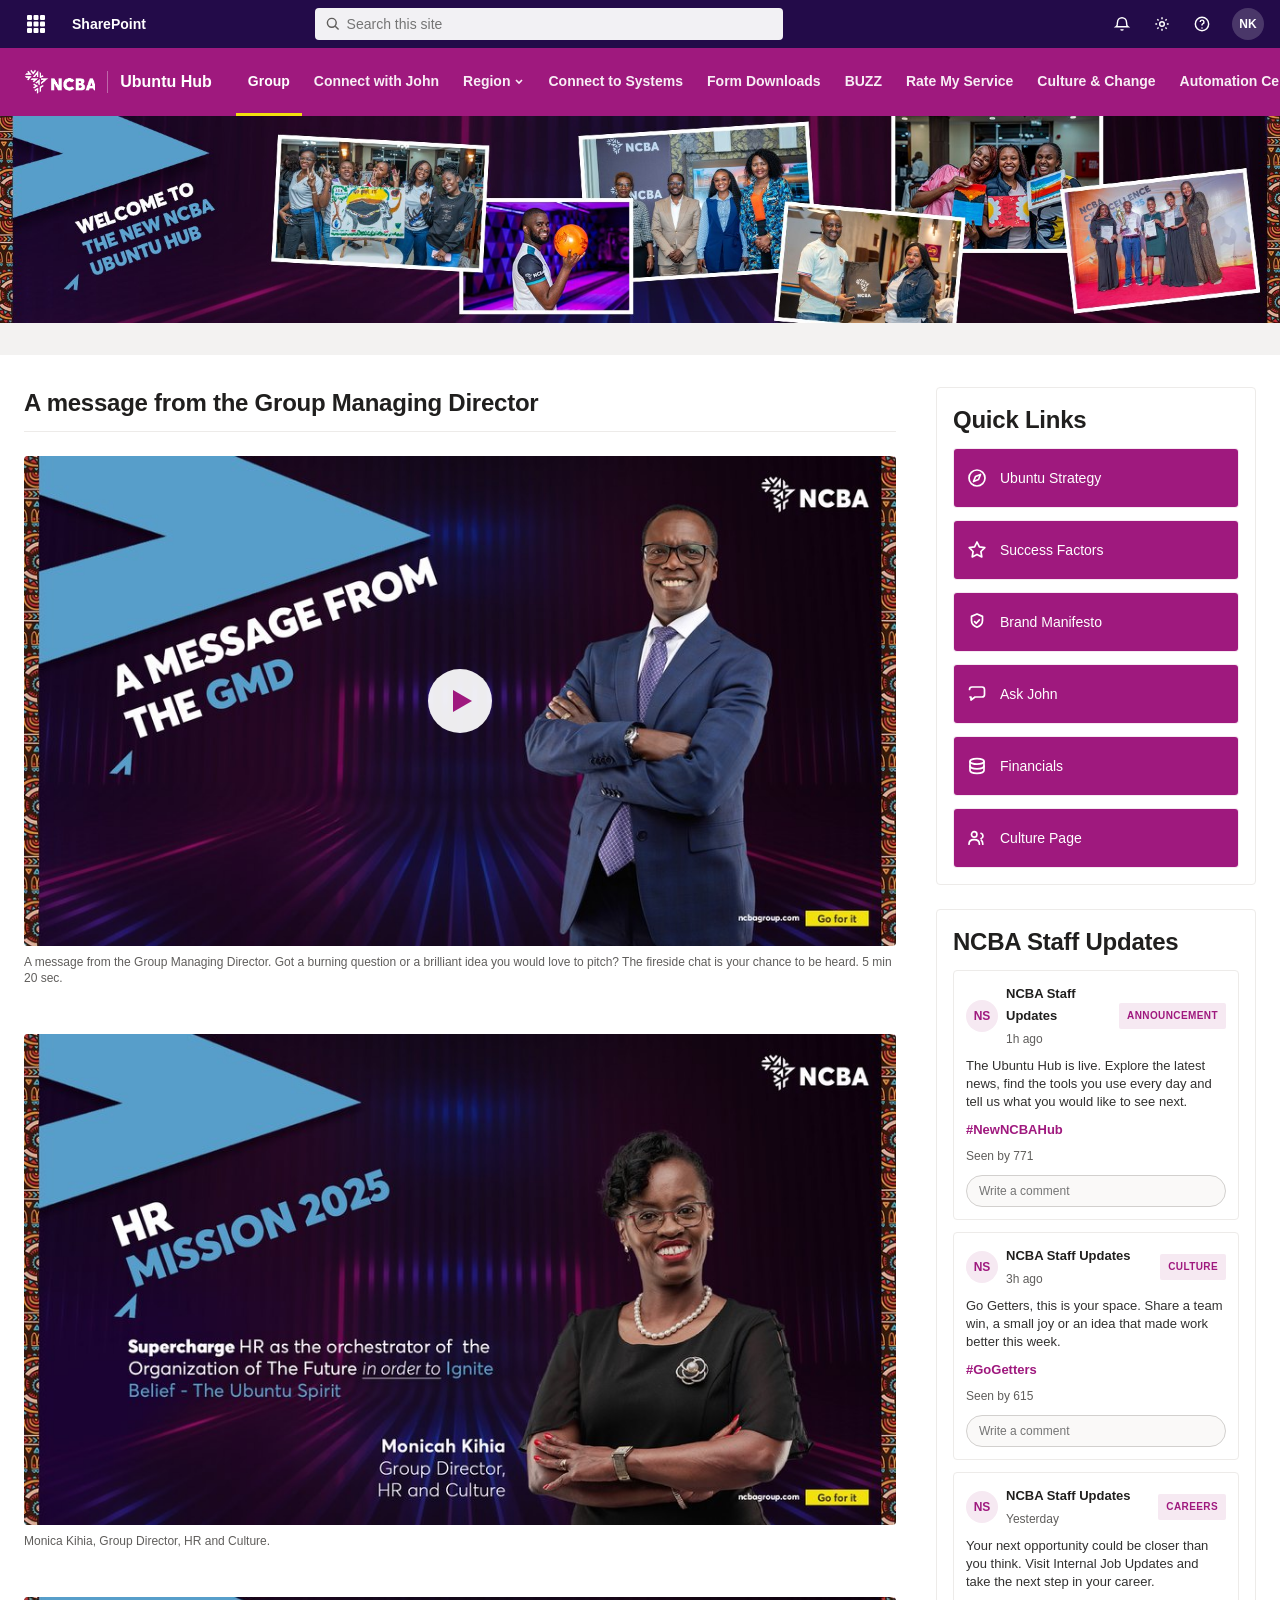
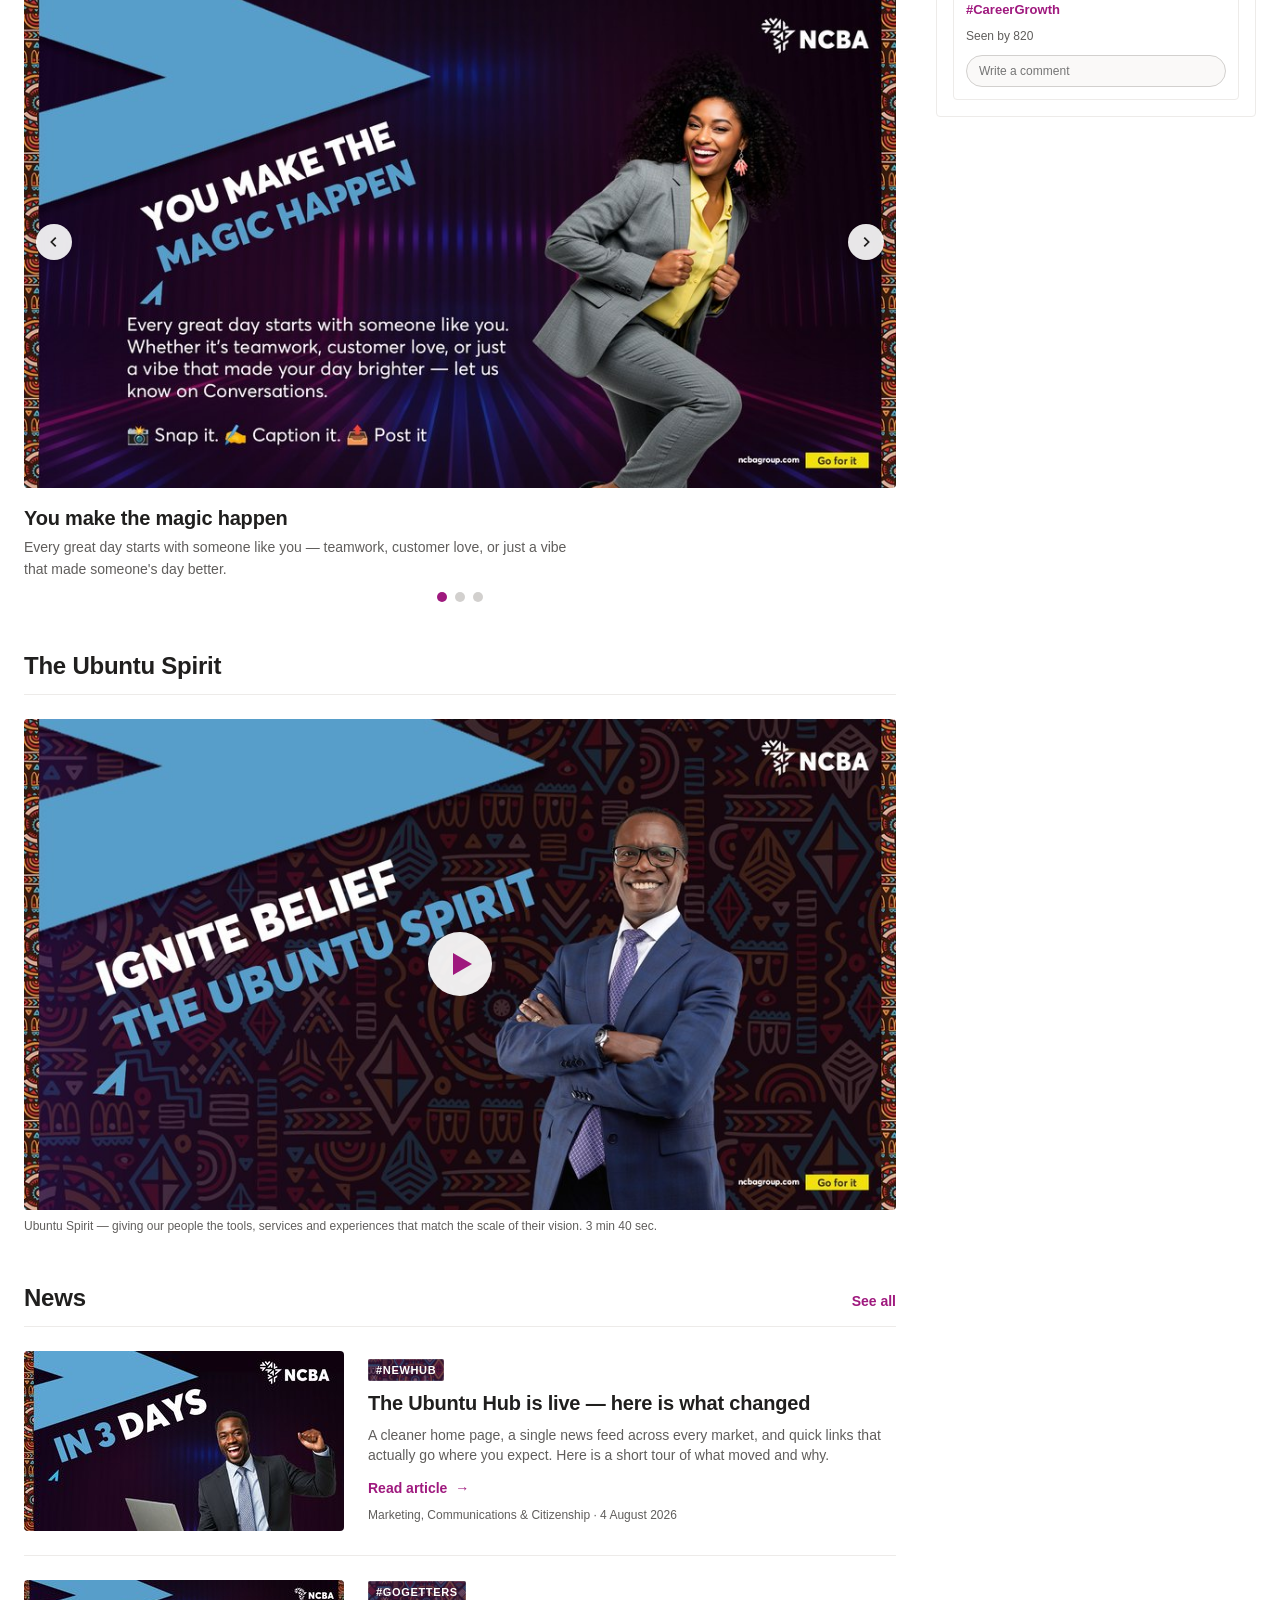
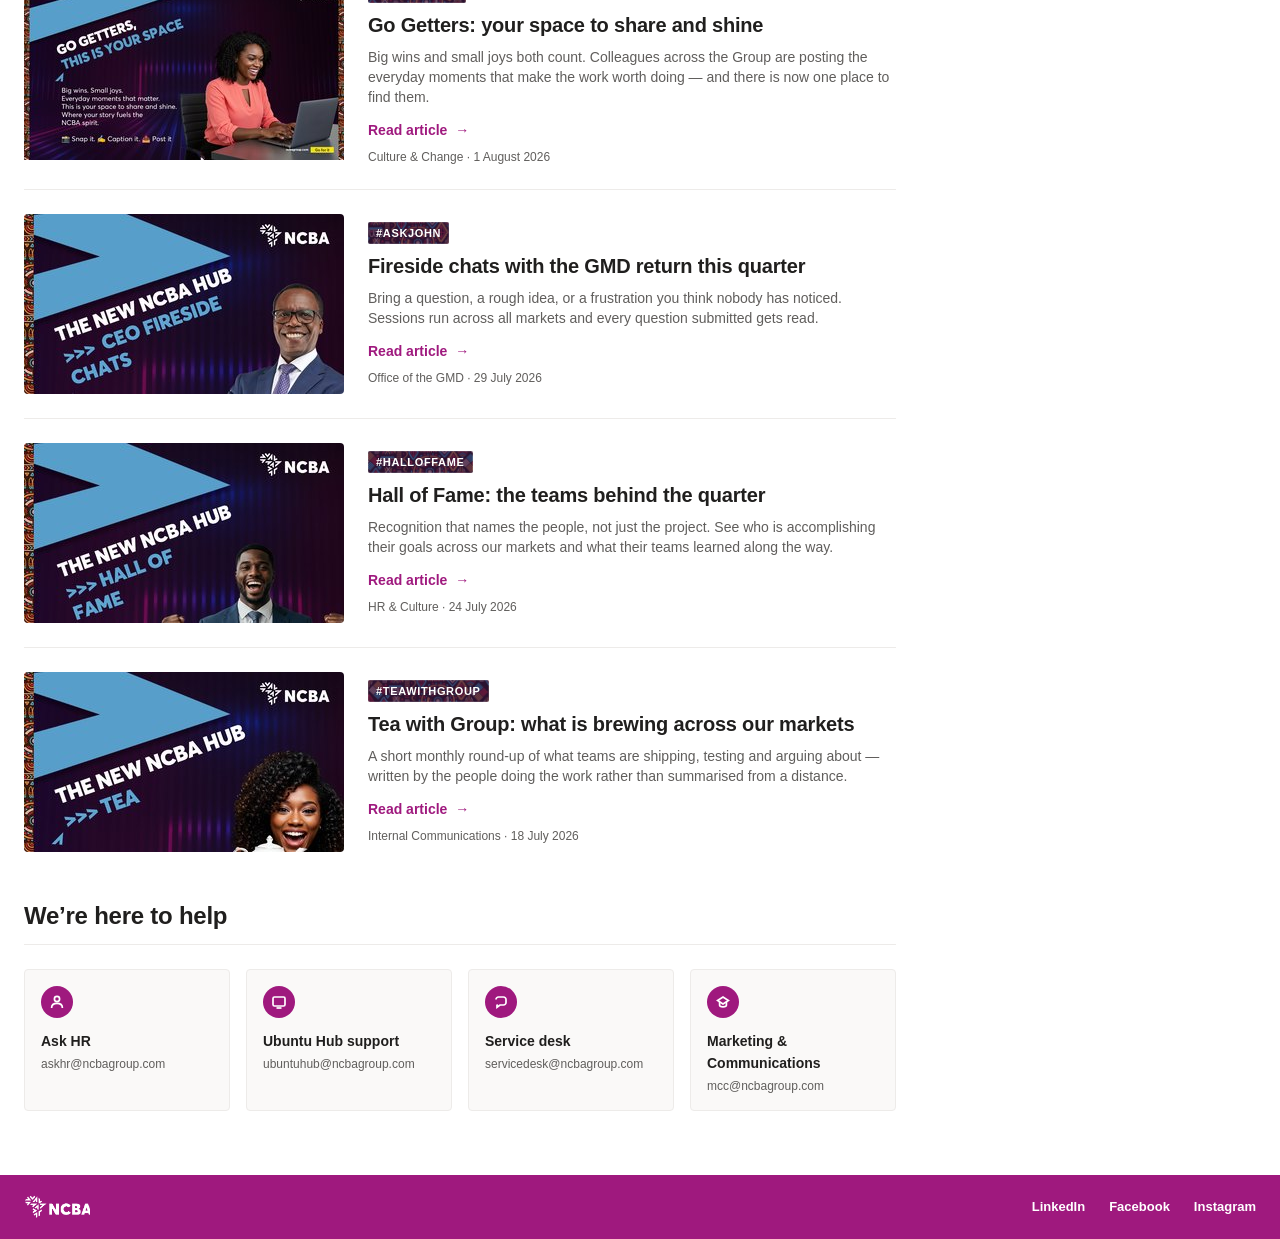
==== commit 034aa175: "Refresh department artwork; retire the quote block - 2 Monica Kihia / 5 Nelly Wainaina / 15 Louisa W" ====
--- a/index.html
+++ b/index.html
@@ -112,18 +112,6 @@
     </section>
 
     <section class="section">
-      <figure class="quote">
-        <blockquote class="quote__text">
-          Ubuntu is not a slogan we hang on a wall. It is the way we show up for each other on an ordinary Tuesday — and it is what our customers feel long before they read anything we publish.
-        </blockquote>
-        <figcaption class="quote__by">
-          <span class="quote__name">Monica Kihia</span>
-          <span class="quote__role">Group Director, HR and Culture</span>
-        </figcaption>
-      </figure>
-    </section>
-
-    <section class="section">
       <div class="carousel" aria-roledescription="carousel" aria-label="NCBA highlights">
         <div class="carousel__viewport">
           <div class="carousel__track" id="carouselTrack">
--- a/assets/css/ncba.css
+++ b/assets/css/ncba.css
@@ -18,7 +18,6 @@
   --ncba-purple-deep:  #1E032F;
   --ncba-cyan:         #5CA5D3;
   --ncba-cyan-dark:    #3B7FA8;
-  --ncba-cyan-light:   #9BCFEA;
   --ncba-yellow:       #F2E10E;
   --ncba-yellow-dark:  #D6C700;
 
@@ -52,7 +51,6 @@
   --fs-caption: .75rem;    /* 12px */
   --fs-nav:     .875rem;   /* 14px */
   --fs-btn:     .875rem;   /* 14px */
-  --fs-quote:   1.5rem;    /* 24px */
 
   /* Spacing — 4px base */
   --sp-1: 4px;  --sp-2: 8px;  --sp-3: 12px; --sp-4: 16px;
@@ -412,48 +410,6 @@
   margin-top: var(--sp-2);
   font-size: var(--fs-caption); line-height: 16px; color: var(--muted);
 }
-
-/* --------------------------------------------------------------------------
-   10. Quote block
-   -------------------------------------------------------------------------- */
-/* The left rule is an 8px Ubuntu-pattern strip rather than the flat yellow
-   bar it replaced (decision D-035), matching the strip beside main-column
-   media. Drawn as ::after so it sits above the ::before texture ground; the
-   quote text is inset well clear of it, so nothing is obscured. */
-.quote {
-  position: relative; isolation: isolate; overflow: hidden;
-  margin: 0; padding: var(--sp-8) var(--sp-10);
-  background: var(--ncba-purple);
-  border-radius: var(--radius-lg);
-}
-.quote::after {
-  content: ""; position: absolute; left: 0; top: 0; bottom: 0; width: 8px;
-  background-image: url("../img/ubuntu-texture.jpg");
-  background-size: 400px;
-}
-/* .30 is the ceiling that keeps the white quote text at AAA over every pixel
-   of the pattern — .35 starts failing (decision D-024). */
-.quote::before {
-  content: ""; position: absolute; inset: 0; z-index: -1;
-  background-image: url("../img/ubuntu-texture.jpg");
-  background-size: 420px;
-  opacity: .30;
-}
-.quote__text {
-  margin: 0; position: relative; padding-left: 56px;
-  font-size: var(--fs-quote); font-weight: 400; line-height: 36px;
-  letter-spacing: -.01em; color: var(--on-dark);
-}
-.quote__text::before {
-  content: "\201C";
-  position: absolute; left: 0; top: -18px;
-  font-size: 72px; line-height: 1; color: var(--ncba-cyan); opacity: .55;
-}
-.quote__by { margin-top: var(--sp-5); padding-left: 56px; }
-.quote__name { display: block; font-size: var(--fs-h5); font-weight: 600; color: var(--on-dark); }
-/* Lightened from --ncba-cyan: over the denser pattern the standard cyan fell
-   to 2.9:1. This tint holds 4.6:1 (AA) on every pixel (decision D-024). */
-.quote__role { display: block; font-size: var(--fs-caption); line-height: 16px; color: var(--ncba-cyan-light); }
 
 /* --------------------------------------------------------------------------
    11. Blog-post loop — thumbnails locked to 320 x 180
@@ -820,11 +776,6 @@
   .carousel__btn--prev { left: var(--sp-1); }
   .carousel__btn--next { right: var(--sp-1); }
 
-  .quote { padding: var(--sp-6) var(--sp-5); }
-  .quote__text { padding-left: 0; padding-top: var(--sp-6); font-size: 1.25rem; line-height: 30px; }
-  .quote__text::before { top: -8px; font-size: 56px; }
-  .quote__by { padding-left: 0; }
-
   .help__grid { grid-template-columns: minmax(0, 1fr); }
   .doctiles { grid-template-columns: minmax(0, 1fr); }
   .related__grid { grid-template-columns: minmax(0, 1fr); }
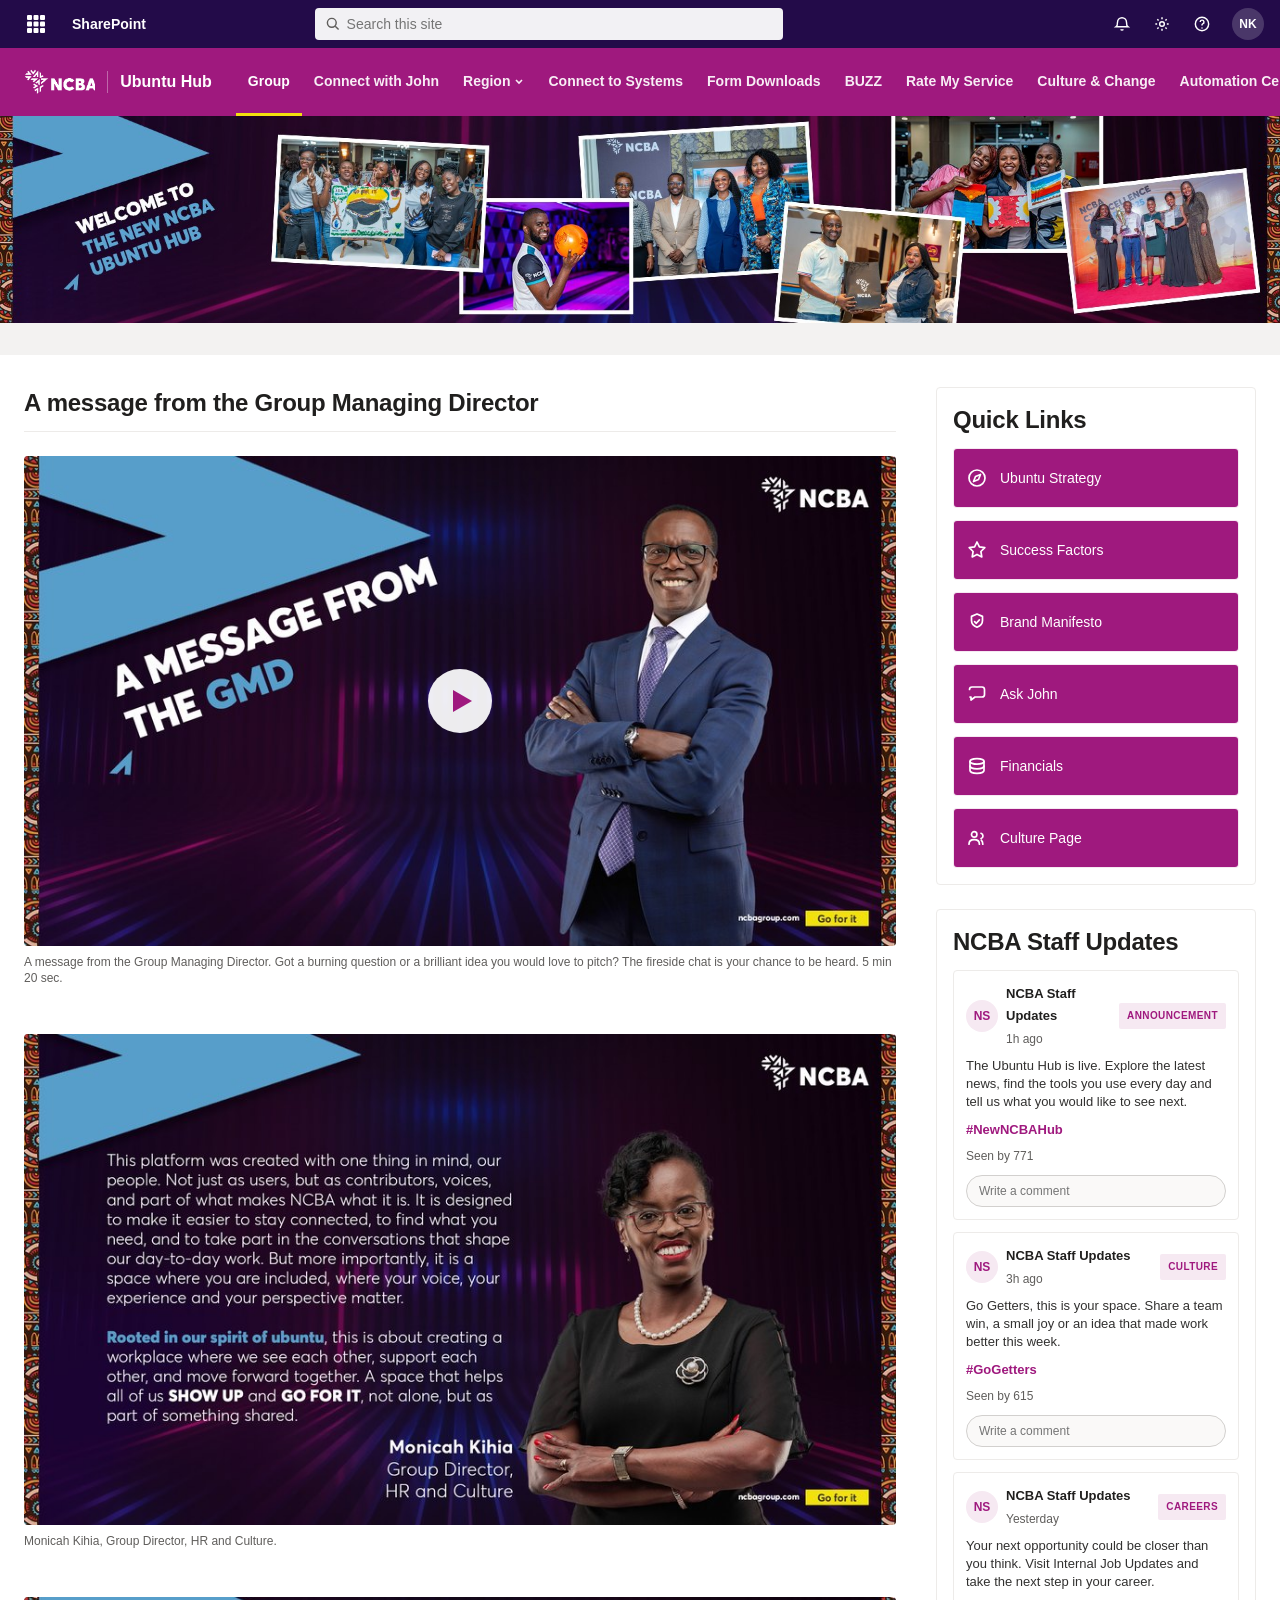
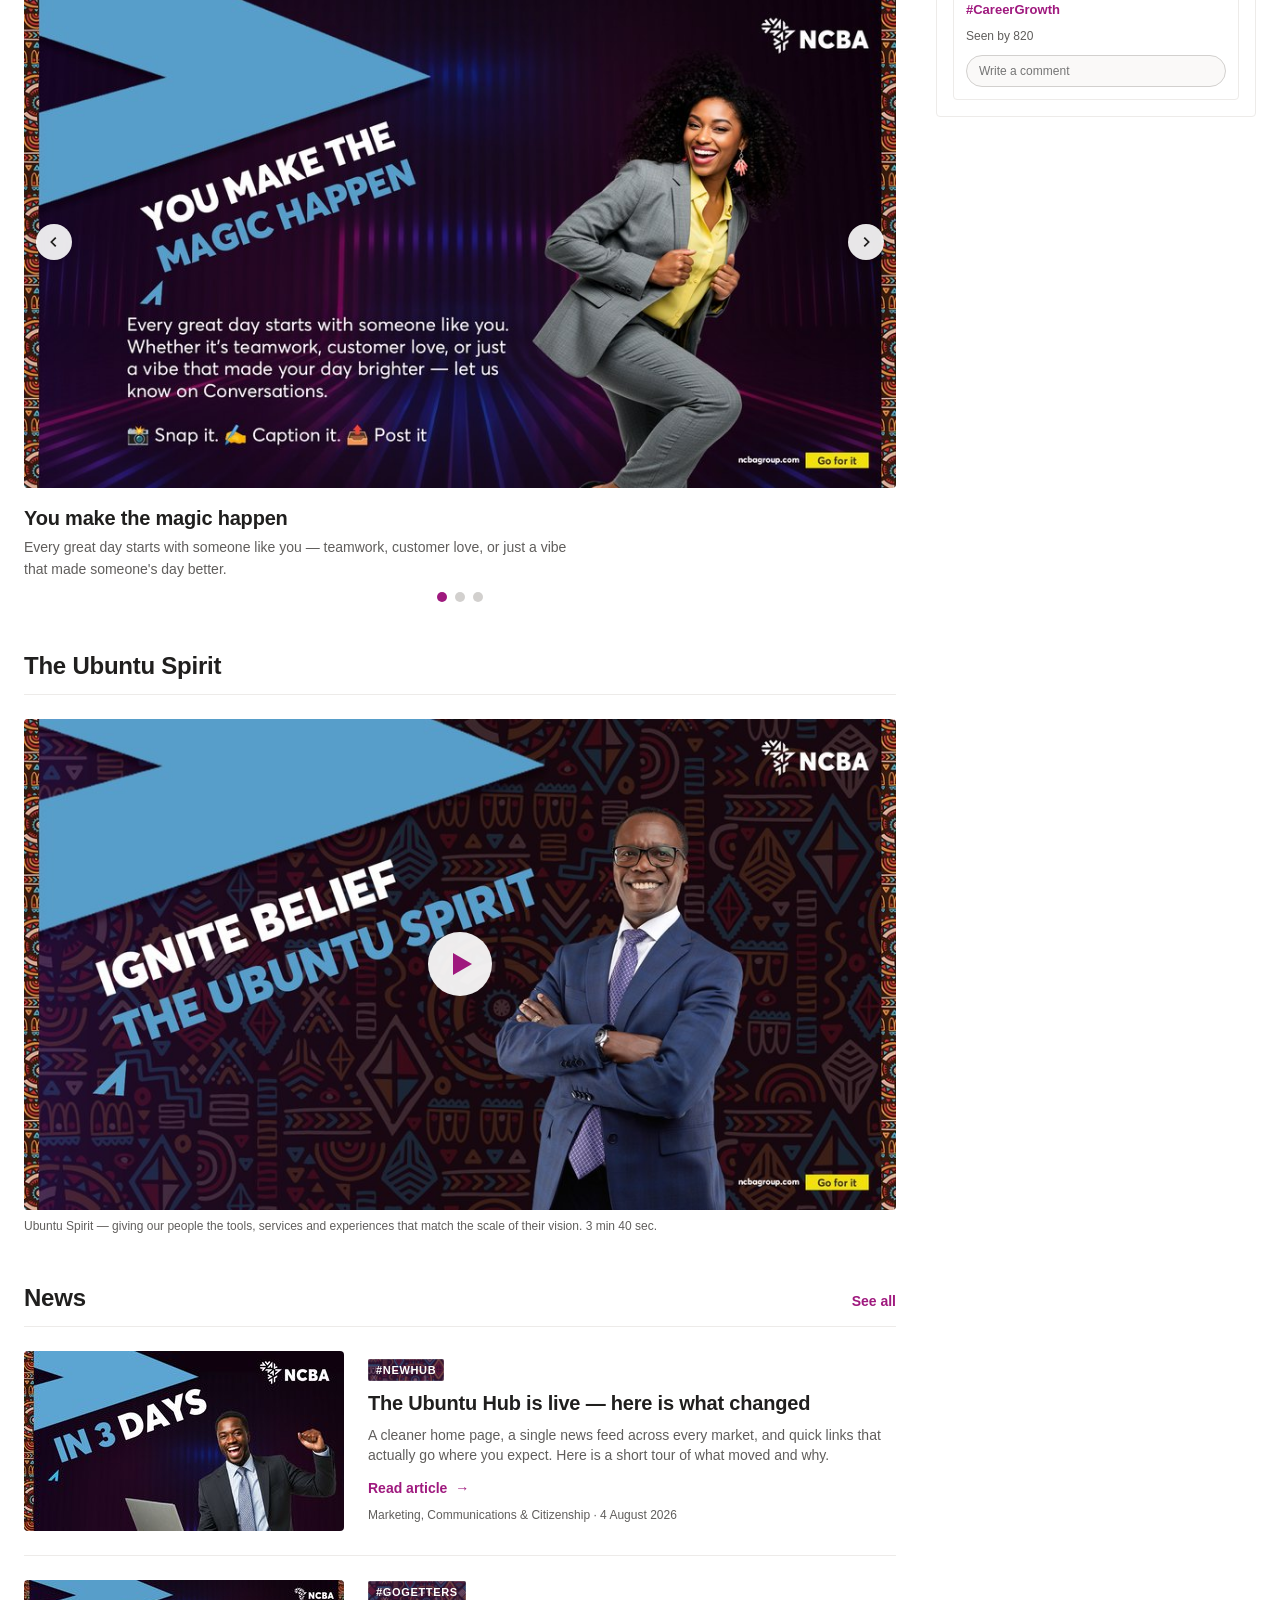
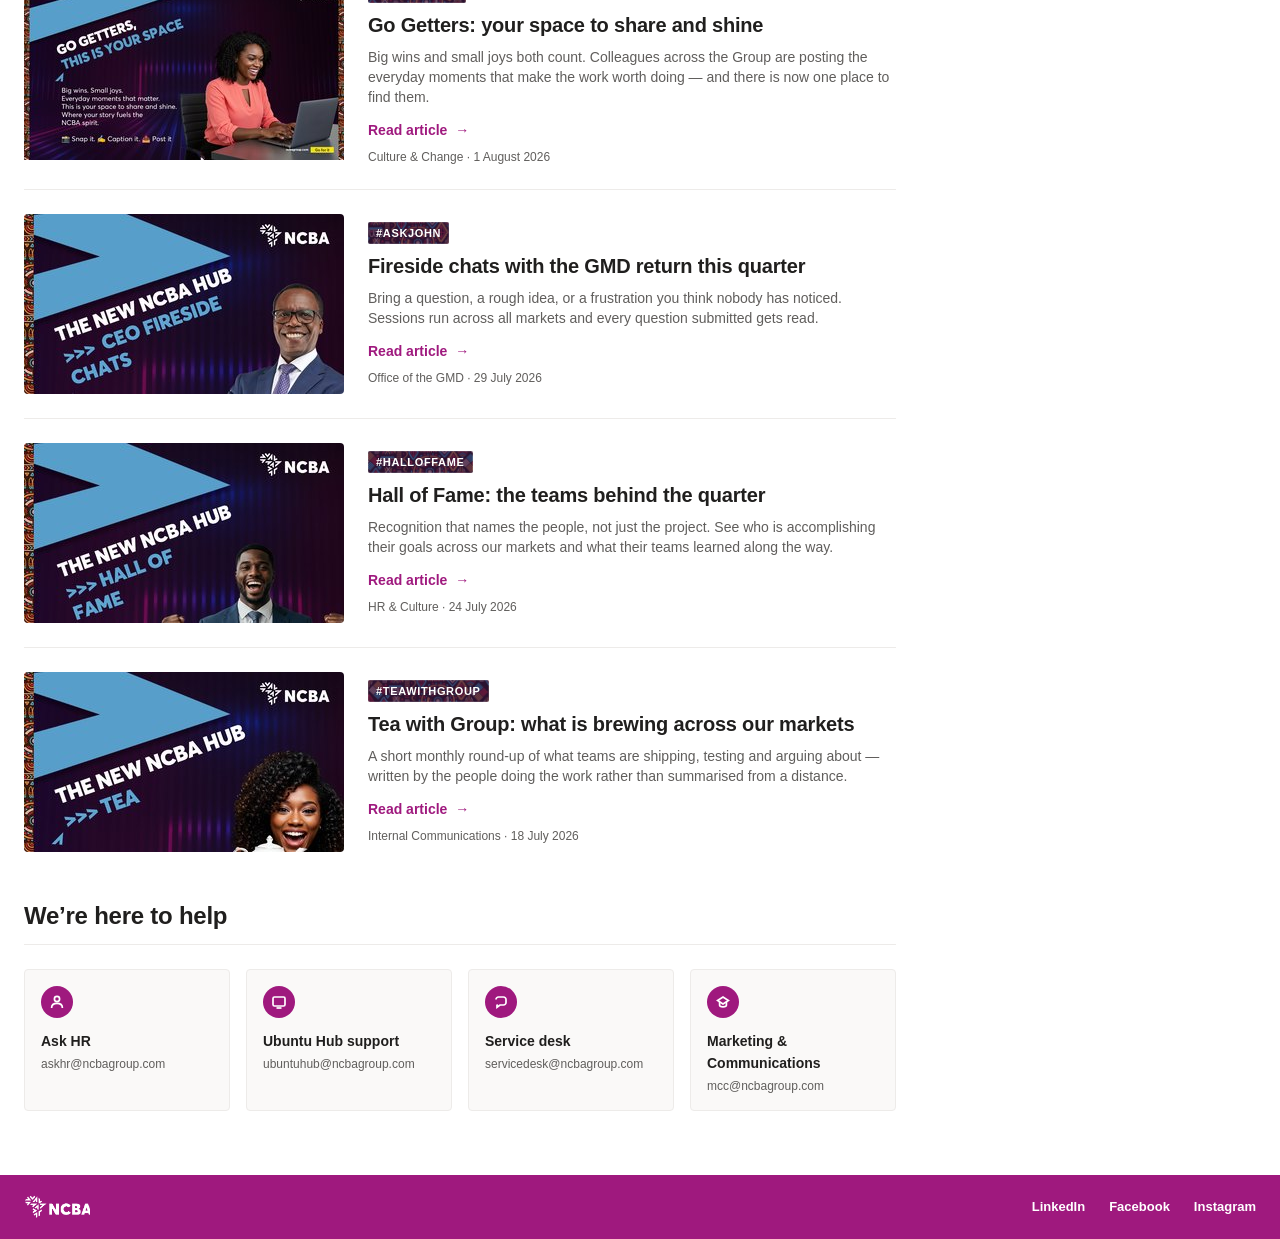
==== commit ec4bef5c: "Monica quote banner on Group/Region; add Ask-the-GMD composer - index.html and region-kenya.html now" ====
--- a/index.html
+++ b/index.html
@@ -106,9 +106,9 @@
 
     <section class="section">
       <span class="media">
-        <img class="media__img" src="assets/img/media/feature-monica.jpg" alt="Monica Kihia, Group Director, HR and Culture" width="940" height="529">
+        <img class="media__img" src="assets/img/media/feature-monica-quote.jpg" alt="Monicah Kihia, Group Director HR and Culture, on what the Ubuntu Hub is for" width="940" height="529">
       </span>
-      <p class="media__cap">Monica Kihia, Group Director, HR and Culture.</p>
+      <p class="media__cap">Monicah Kihia, Group Director, HR and Culture.</p>
     </section>
 
     <section class="section">
--- a/assets/css/ncba.css
+++ b/assets/css/ncba.css
@@ -634,6 +634,62 @@
 }
 
 /* --------------------------------------------------------------------------
+   13b. Ask-the-GMD composer — .askbox
+   Styled as a native SharePoint / Viva composer: flat card, avatar-led
+   header, soft-filled textarea, actions right-aligned. Deliberately NOT a
+   <form> and every button is type="button" — nothing is submittable, this
+   is a static mockup (decision D-052).
+   -------------------------------------------------------------------------- */
+.askbox {
+  background: var(--surface);
+  border: 1px solid var(--line);
+  border-radius: var(--radius-md);
+  box-shadow: var(--shadow-card);
+  padding: var(--sp-4);
+}
+.askbox__head { display: flex; align-items: center; gap: var(--sp-3); margin-bottom: var(--sp-3); }
+.askbox__avatar {
+  flex: 0 0 40px; width: 40px; height: 40px; border-radius: 50%;
+  background: var(--ncba-magenta); color: var(--on-dark);
+  display: flex; align-items: center; justify-content: center;
+  font-size: var(--fs-h5); font-weight: 700;
+}
+.askbox__who { min-width: 0; }
+.askbox__title { display: block; font-size: var(--fs-h4); font-weight: 600; color: var(--ink); }
+.askbox__meta { display: block; font-size: var(--fs-caption); line-height: 16px; color: var(--muted); }
+.askbox__input {
+  display: block; width: 100%;
+  padding: var(--sp-3);
+  border: 1px solid var(--line-strong); border-radius: var(--radius-md);
+  background: var(--surface-alt);
+  font-family: inherit; font-size: var(--fs-body); line-height: 22px; color: var(--body);
+  resize: vertical; min-height: 88px;
+}
+.askbox__input::placeholder { color: var(--muted); }
+.askbox__input:focus {
+  outline: 2px solid var(--ncba-magenta); outline-offset: 1px;
+  background: var(--surface); border-color: var(--ncba-magenta);
+}
+.askbox__foot {
+  display: flex; align-items: center; justify-content: space-between;
+  gap: var(--sp-4); flex-wrap: wrap; margin-top: var(--sp-3);
+}
+.askbox__check {
+  display: inline-flex; align-items: center; gap: var(--sp-2);
+  font-size: var(--fs-body-sm); color: var(--body); cursor: pointer;
+}
+.askbox__check input { width: 16px; height: 16px; accent-color: var(--ncba-magenta); cursor: pointer; }
+.askbox__actions { display: inline-flex; align-items: center; gap: var(--sp-2); }
+.askbox__note {
+  margin: var(--sp-3) 0 0;
+  font-size: var(--fs-caption); line-height: 16px; color: var(--muted);
+}
+@media (max-width: 719px) {
+  .askbox__foot { flex-direction: column; align-items: stretch; }
+  .askbox__actions { justify-content: flex-end; }
+}
+
+/* --------------------------------------------------------------------------
    14. We're here to help
    -------------------------------------------------------------------------- */
 .help__grid {
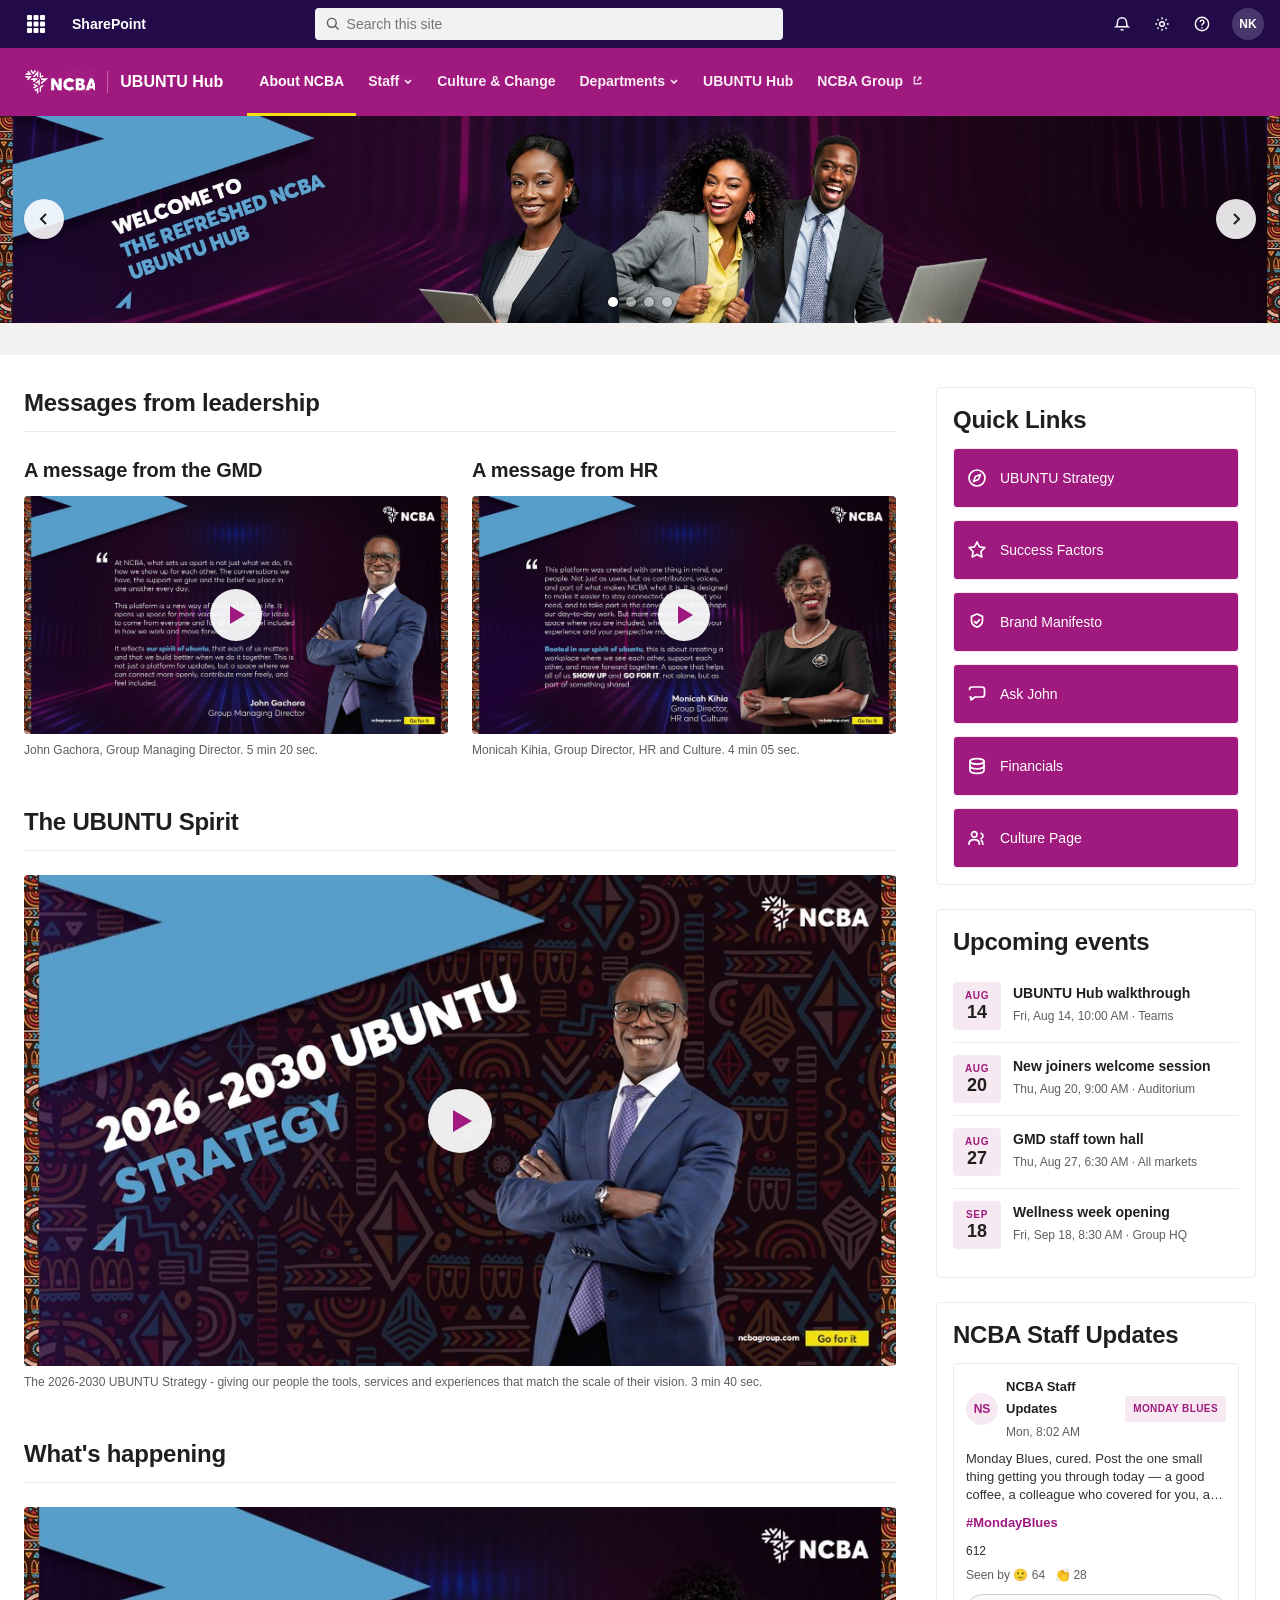
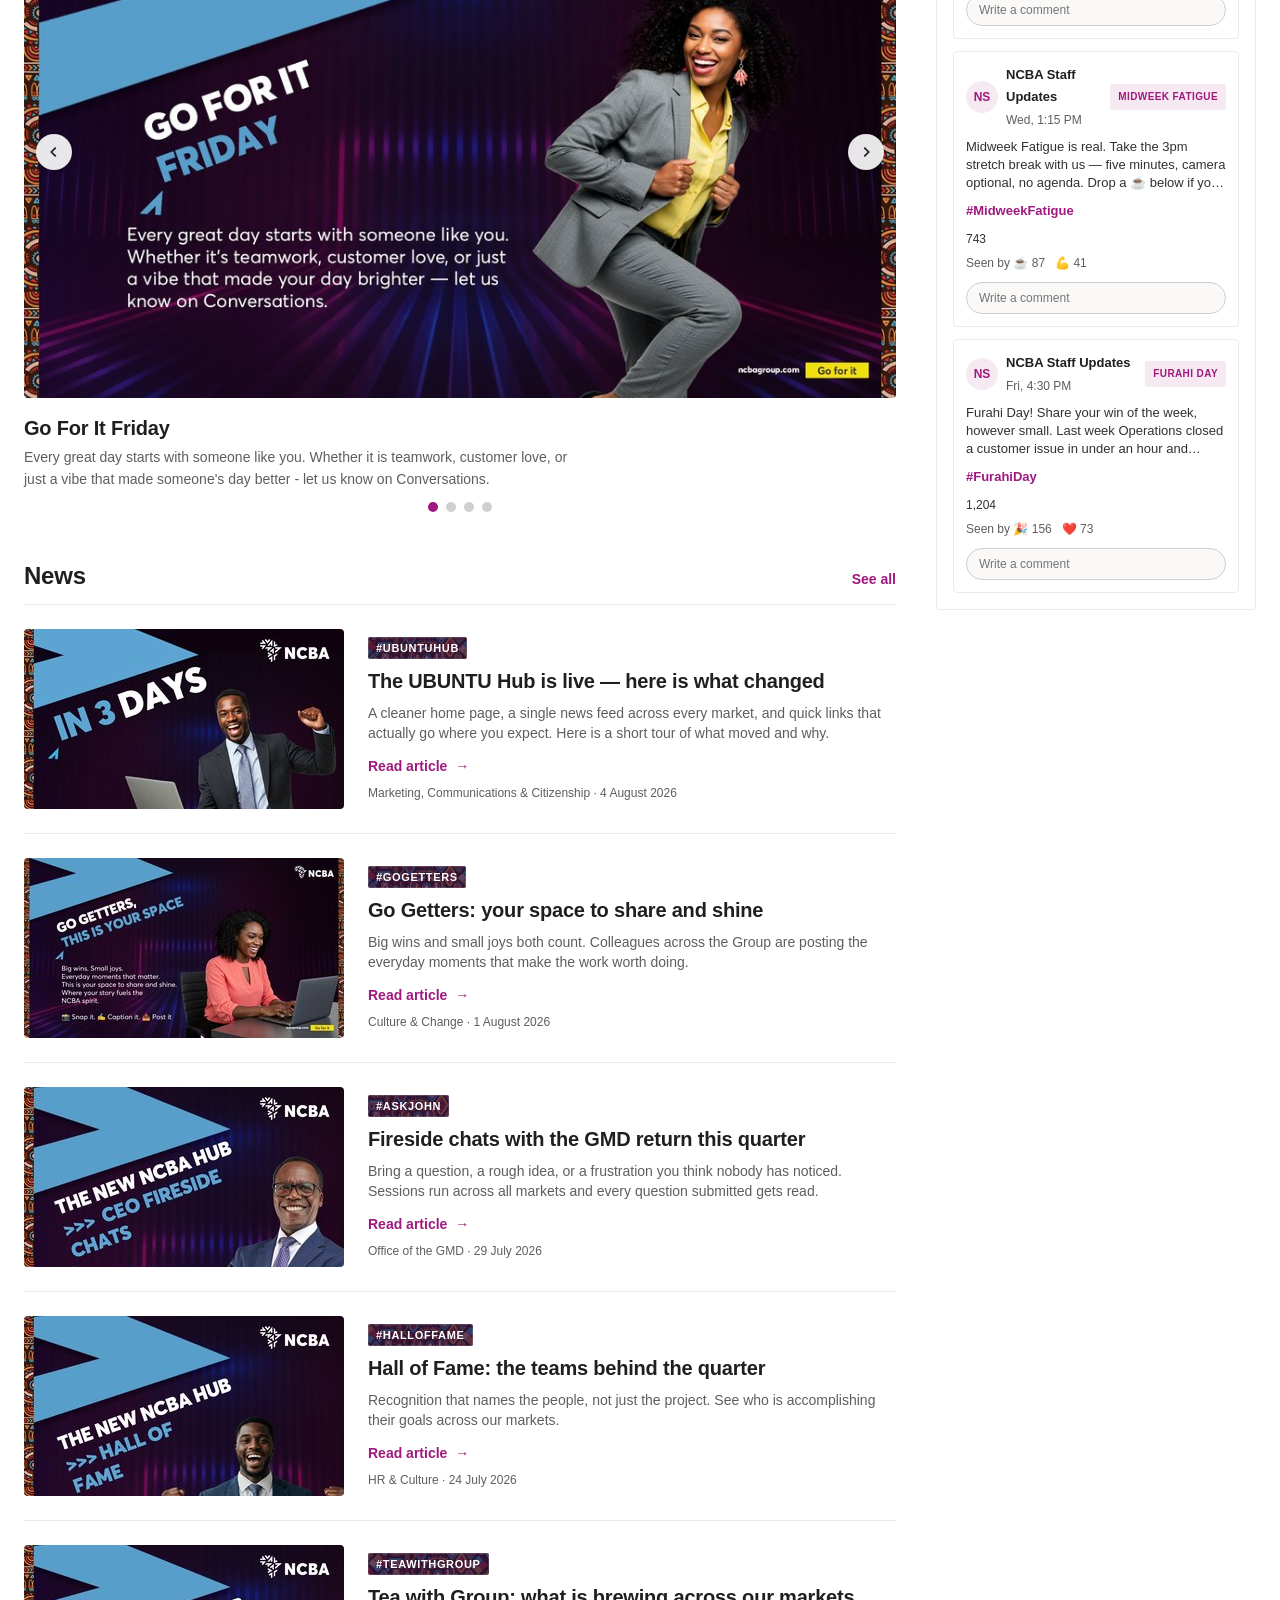
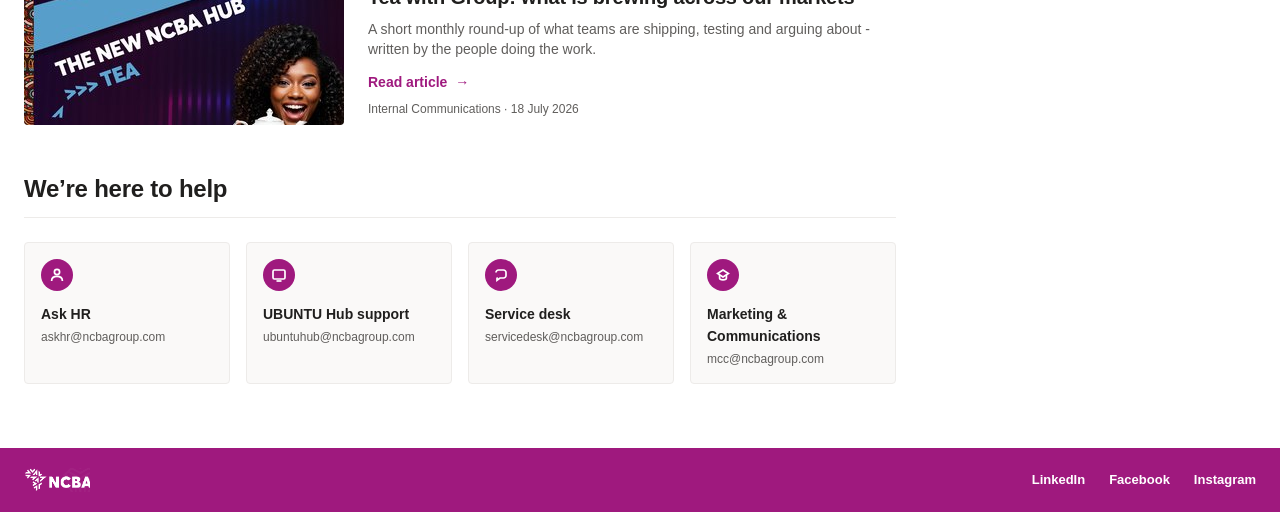
==== commit 76b51fbe: "v2: UBUNTU Hub and Staff pages, new header, hero slider Built on branch v2-ubuntu-hub; main and the " ====
--- a/index.html
+++ b/index.html
@@ -3,7 +3,7 @@
 <head>
 <meta charset="utf-8">
 <meta name="viewport" content="width=device-width, initial-scale=1">
-<title>NCBA Group | Ubuntu Hub</title>
+<title>NCBA Group | UBUNTU Hub</title>
 <link rel="stylesheet" href="assets/css/ncba.css">
 </head>
 <body>
@@ -51,39 +51,64 @@
 <header class="sitehead">
   <a class="sitehead__brand" href="index.html">
     <img src="assets/img/ncba-logo-white.png" alt="NCBA" width="71" height="26">
-    <span class="sitehead__title">Ubuntu Hub</span>
+    <span class="sitehead__title">UBUNTU Hub</span>
   </a>
   <nav class="sitehead__nav" aria-label="Main">
     <ul>
-      <li><a class="is-active" href="index.html" aria-current="page">Group</a></li>
-      <li><a href="connect-with-john.html">Connect with John</a></li>
+      <li><a class="is-active" href="#main" aria-current="page">About NCBA</a></li>
       <li class="has-menu">
-        <a href="region-kenya.html">Region
+        <a href="staff.html">Staff
           <svg class="caret" viewBox="0 0 10 10" fill="none" stroke="currentColor" stroke-width="1.6" aria-hidden="true"><path d="m2 4 3 3 3-3"/></svg>
         </a>
         <ul class="menu">
-          <li><a href="region-kenya.html">Kenya</a></li>
-          <li><a href="region-kenya.html">Uganda</a></li>
-          <li><a href="region-kenya.html">Tanzania</a></li>
-          <li><a href="region-kenya.html">Rwanda</a></li>
+          <li><a href="staff.html#existing-staff">Existing Staff</a></li>
+          <li><a href="staff.html#new-staff">New Staff</a></li>
         </ul>
       </li>
-      <li><a href="#main">Connect to Systems</a></li>
-      <li><a href="#main">Form Downloads</a></li>
-      <li><a href="#news">BUZZ</a></li>
-      <li><a href="#help">Rate My Service</a></li>
-      <li><a href="#main">Culture &amp; Change</a></li>
-      <li><a href="#main">Automation Center</a></li>
-      <li><a href="#main">Sustainability</a></li>
+      <li><a href="#news">Culture &amp; Change</a></li>
+      <li class="has-menu">
+        <a href="kenya-mcc.html">Departments
+          <svg class="caret" viewBox="0 0 10 10" fill="none" stroke="currentColor" stroke-width="1.6" aria-hidden="true"><path d="m2 4 3 3 3-3"/></svg>
+        </a>
+        <ul class="menu">
+          <li><a href="kenya-mcc.html">MCC</a></li>
+          <li><a href="kenya-strategy.html">Strategy</a></li>
+          <li><a href="kenya-hr.html">Human Resources</a></li>
+          <li><a href="ubuntu-hub.html">UBUNTU Hub</a></li>
+        </ul>
+      </li>
+      <li><a href="ubuntu-hub.html">UBUNTU Hub</a></li>
+      <li><a class="is-external" href="https://ncbagroup.com/" target="_blank" rel="noopener noreferrer">NCBA Group<svg class="ext" viewBox="0 0 12 12" fill="none" stroke="currentColor" stroke-width="1.5" aria-hidden="true"><path d="M4.5 2.5H2.5v7h7v-2M7 2.5h2.5V5M9.5 2.5 5.5 6.5"/></svg><span class="visually-hidden"> (opens in a new tab)</span></a></li>
     </ul>
   </nav>
 </header>
 
-<!-- ============================ HERO (full bleed) ============================ -->
-<section class="hero">
-  <img class="hero__img" src="assets/img/hero/hero-group.jpg" alt="Welcome to the new NCBA Ubuntu Hub" width="1920" height="310">
-  <h1 class="visually-hidden">Welcome to the NCBA Ubuntu Hub</h1>
-  <p class="visually-hidden">One home for our people, our stories and the tools that help us go for it.</p>
+<!-- ============================ HERO SLIDER (full bleed) ============================ -->
+<section class="hero heroslider" data-carousel aria-roledescription="carousel" aria-label="NCBA UBUNTU Hub banners">
+  <div class="heroslider__viewport">
+    <div class="heroslider__track" data-track>
+      <figure class="heroslider__slide">
+        <img class="hero__img" src="assets/img/hero/hero-slide-1.jpg" alt="Welcome to the refreshed NCBA UBUNTU Hub" width="1920" height="310">
+      </figure>
+      <figure class="heroslider__slide">
+        <img class="hero__img" src="assets/img/hero/hero-slide-2.jpg" alt="NCBA colleagues at the UBUNTU Hub launch" width="1920" height="310">
+      </figure>
+      <figure class="heroslider__slide">
+        <img class="hero__img" src="assets/img/hero/hero-slide-3.jpg" alt="Moments from across NCBA Group" width="1920" height="310">
+      </figure>
+      <figure class="heroslider__slide">
+        <img class="hero__img" src="assets/img/hero/hero-slide-4.jpg" alt="Welcome to the refreshed NCBA UBUNTU Hub" width="1920" height="310">
+      </figure>
+    </div>
+    <button class="heroslider__btn heroslider__btn--prev" data-prev type="button" aria-label="Previous banner">
+      <svg width="16" height="16" viewBox="0 0 16 16" fill="none" stroke="currentColor" stroke-width="2" aria-hidden="true"><path d="m10 3-5 5 5 5"/></svg>
+    </button>
+    <button class="heroslider__btn heroslider__btn--next" data-next type="button" aria-label="Next banner">
+      <svg width="16" height="16" viewBox="0 0 16 16" fill="none" stroke="currentColor" stroke-width="2" aria-hidden="true"><path d="m6 3 5 5-5 5"/></svg>
+    </button>
+    <div class="heroslider__dots" data-dots></div>
+  </div>
+  <h1 class="visually-hidden">Welcome to the NCBA UBUNTU Hub</h1>
 </section>
 
 <!-- ============================ PAGE ============================ -->
@@ -95,70 +120,77 @@
 
     <section class="section">
       <div class="section__head">
-        <h2>A message from the Group Managing Director</h2>
+        <h2>Messages from leadership</h2>
+      </div>
+      <div class="twoup">
+        <div class="twoup__col">
+          <h3 class="twoup__title">A message from the GMD</h3>
+          <a class="media media--video" href="article.html">
+            <img class="media__img" src="assets/img/media/gmd-quote.jpg" alt="John Gachora, Group Managing Director, on the UBUNTU Hub" width="940" height="529">
+            <span class="media__play" aria-hidden="true"></span>
+          </a>
+          <p class="media__cap">John Gachora, Group Managing Director. 5 min 20 sec.</p>
+        </div>
+        <div class="twoup__col">
+          <h3 class="twoup__title">A message from HR</h3>
+          <a class="media media--video" href="article.html">
+            <img class="media__img" src="assets/img/media/monica-quote.jpg" alt="Monicah Kihia, Group Director HR and Culture, on the UBUNTU Hub" width="940" height="529">
+            <span class="media__play" aria-hidden="true"></span>
+          </a>
+          <p class="media__cap">Monicah Kihia, Group Director, HR and Culture. 4 min 05 sec.</p>
+        </div>
+      </div>
+    </section>
+
+    <section class="section">
+      <div class="section__head">
+        <h2>The UBUNTU Spirit</h2>
       </div>
       <a class="media media--video" href="article.html">
-        <img class="media__img" src="assets/img/media/video-gmd.jpg" alt="A message from the Group Managing Director" width="940" height="529">
+        <img class="media__img" src="assets/img/media/ubuntu-spirit.jpg" alt="Play the 2026-2030 UBUNTU Strategy film" width="940" height="529">
         <span class="media__play" aria-hidden="true"></span>
       </a>
-      <p class="media__cap">A message from the Group Managing Director. Got a burning question or a brilliant idea you would love to pitch? The fireside chat is your chance to be heard. 5 min 20 sec.</p>
+      <p class="media__cap">The 2026-2030 UBUNTU Strategy - giving our people the tools, services and experiences that match the scale of their vision. 3 min 40 sec.</p>
     </section>
 
     <section class="section">
-      <span class="media">
-        <img class="media__img" src="assets/img/media/feature-monica-quote.jpg" alt="Monicah Kihia, Group Director HR and Culture, on what the Ubuntu Hub is for" width="940" height="529">
-      </span>
-      <p class="media__cap">Monicah Kihia, Group Director, HR and Culture.</p>
-    </section>
-
-    <section class="section">
-      <div class="carousel" aria-roledescription="carousel" aria-label="NCBA highlights">
+      <div class="section__head">
+        <h2>What's happening</h2>
+      </div>
+      <div class="carousel" data-carousel aria-roledescription="carousel" aria-label="NCBA updates">
         <div class="carousel__viewport">
-          <div class="carousel__track" id="carouselTrack">
-
-            <figure class="carousel__slide"
-                    data-title="You make the magic happen"
-                    data-text="Every great day starts with someone like you — teamwork, customer love, or just a vibe that made someone's day better.">
-              <img class="media__img" src="assets/img/media/carousel-magic.jpg" alt="You make the magic happen key visual" width="940" height="529">
+          <div class="carousel__track" data-track>
+
+            <figure class="carousel__slide" data-title="Go For It Friday" data-text="Every great day starts with someone like you. Whether it is teamwork, customer love, or just a vibe that made someone's day better - let us know on Conversations.">
+              <img class="media__img" src="assets/img/media/upd-friday.jpg" alt="Go For It Friday" width="940" height="529">
             </figure>
 
-            <figure class="carousel__slide"
-                    data-title="Go Getters, this is your space"
-                    data-text="Big wins. Small joys. Everyday moments that matter. Share your story and shine.">
-              <img class="media__img" src="assets/img/media/carousel-gogetters.jpg" alt="Go Getters, this is your space key visual" width="940" height="529">
+            <figure class="carousel__slide" data-title="Upcoming webinars" data-text="Short sessions you can join from your desk. Bookable through the events calendar, recorded for anyone who cannot make the live slot.">
+              <img class="media__img" src="assets/img/media/upd-webinars.jpg" alt="Upcoming webinars" width="940" height="529">
             </figure>
 
-            <figure class="carousel__slide"
-                    data-title="The Ubuntu Hub is live"
-                    data-text="A refreshed home for everything you need — news, systems, people and the moments that shape our culture.">
-              <img class="media__img" src="assets/img/media/carousel-live.jpg" alt="The NCBA Hub is live key visual" width="940" height="529">
+            <figure class="carousel__slide" data-title="Chat with HR" data-text="Open desk hours with the HR team. Bring a question about leave, pay, development or anything you have been meaning to ask.">
+              <img class="media__img" src="assets/img/media/upd-hrchat.jpg" alt="Chat with HR" width="940" height="529">
             </figure>
 
-          </div>
-          <button class="carousel__btn carousel__btn--prev" id="carouselPrev" aria-label="Previous slide">
+            <figure class="carousel__slide" data-title="Check out last week's events" data-text="Photographs from across the Group - what we got up to, who was there, and what is coming next.">
+              <img class="media__img" src="assets/img/media/upd-events.jpg" alt="Check out last week's events" width="940" height="529">
+            </figure>
+
+          </div>
+          <button class="carousel__btn carousel__btn--prev" data-prev type="button" aria-label="Previous slide">
             <svg width="14" height="14" viewBox="0 0 16 16" fill="none" stroke="currentColor" stroke-width="2" aria-hidden="true"><path d="m10 3-5 5 5 5"/></svg>
           </button>
-          <button class="carousel__btn carousel__btn--next" id="carouselNext" aria-label="Next slide">
+          <button class="carousel__btn carousel__btn--next" data-next type="button" aria-label="Next slide">
             <svg width="14" height="14" viewBox="0 0 16 16" fill="none" stroke="currentColor" stroke-width="2" aria-hidden="true"><path d="m6 3 5 5-5 5"/></svg>
           </button>
         </div>
-        <div class="carousel__cap" id="carouselCap" aria-live="polite">
+        <div class="carousel__cap" data-cap aria-live="polite">
           <h3></h3>
           <p></p>
         </div>
-        <div class="carousel__dots" id="carouselDots"></div>
-      </div>
-    </section>
-
-    <section class="section">
-      <div class="section__head">
-        <h2>The Ubuntu Spirit</h2>
-      </div>
-      <a class="media media--video" href="article.html">
-        <img class="media__img" src="assets/img/media/video-ubuntu.jpg" alt="Play the Ubuntu Spirit film" width="940" height="529">
-        <span class="media__play" aria-hidden="true"></span>
-      </a>
-      <p class="media__cap">Ubuntu Spirit — giving our people the tools, services and experiences that match the scale of their vision. 3 min 40 sec.</p>
+        <div class="carousel__dots" data-dots></div>
+      </div>
     </section>
 
     <section class="section" id="news">
@@ -170,11 +202,11 @@
 
         <article class="loop__item">
           <a class="loop__media" href="article.html">
-            <img class="loop__img" src="assets/img/loop/loop-teaser.jpg" alt="The new NCBA Ubuntu Hub teaser" width="320" height="180">
+            <img class="loop__img" src="assets/img/loop/loop-teaser.jpg" alt="The refreshed NCBA UBUNTU Hub" width="320" height="180">
           </a>
           <div class="loop__body">
-            <span class="chip">#NewHub</span>
-            <h3 class="loop__title"><a href="article.html">The Ubuntu Hub is live &mdash; here is what changed</a></h3>
+            <span class="chip">#UBUNTUHub</span>
+            <h3 class="loop__title"><a href="article.html">The UBUNTU Hub is live &mdash; here is what changed</a></h3>
             <p class="loop__excerpt">A cleaner home page, a single news feed across every market, and quick links that actually go where you expect. Here is a short tour of what moved and why.</p>
             <a class="loop__more" href="article.html">Read article <span aria-hidden="true">&rarr;</span></a>
             <p class="loop__meta">Marketing, Communications &amp; Citizenship &middot; 4 August 2026</p>
@@ -188,7 +220,7 @@
           <div class="loop__body">
             <span class="chip">#GoGetters</span>
             <h3 class="loop__title"><a href="article.html">Go Getters: your space to share and shine</a></h3>
-            <p class="loop__excerpt">Big wins and small joys both count. Colleagues across the Group are posting the everyday moments that make the work worth doing — and there is now one place to find them.</p>
+            <p class="loop__excerpt">Big wins and small joys both count. Colleagues across the Group are posting the everyday moments that make the work worth doing.</p>
             <a class="loop__more" href="article.html">Read article <span aria-hidden="true">&rarr;</span></a>
             <p class="loop__meta">Culture &amp; Change &middot; 1 August 2026</p>
           </div>
@@ -214,7 +246,7 @@
           <div class="loop__body">
             <span class="chip">#HallOfFame</span>
             <h3 class="loop__title"><a href="article.html">Hall of Fame: the teams behind the quarter</a></h3>
-            <p class="loop__excerpt">Recognition that names the people, not just the project. See who is accomplishing their goals across our markets and what their teams learned along the way.</p>
+            <p class="loop__excerpt">Recognition that names the people, not just the project. See who is accomplishing their goals across our markets.</p>
             <a class="loop__more" href="article.html">Read article <span aria-hidden="true">&rarr;</span></a>
             <p class="loop__meta">HR &amp; Culture &middot; 24 July 2026</p>
           </div>
@@ -227,7 +259,7 @@
           <div class="loop__body">
             <span class="chip">#TeaWithGroup</span>
             <h3 class="loop__title"><a href="article.html">Tea with Group: what is brewing across our markets</a></h3>
-            <p class="loop__excerpt">A short monthly round-up of what teams are shipping, testing and arguing about — written by the people doing the work rather than summarised from a distance.</p>
+            <p class="loop__excerpt">A short monthly round-up of what teams are shipping, testing and arguing about - written by the people doing the work.</p>
             <a class="loop__more" href="article.html">Read article <span aria-hidden="true">&rarr;</span></a>
             <p class="loop__meta">Internal Communications &middot; 18 July 2026</p>
           </div>
@@ -254,7 +286,7 @@
           <span class="help__icon" aria-hidden="true">
             <svg viewBox="0 0 16 16" fill="none" stroke="currentColor" stroke-width="1.7"><rect x="2" y="3" width="12" height="9" rx="1.4"/><path d="M5.5 14h5"/></svg>
           </span>
-          <span class="help__team">Ubuntu Hub support</span>
+          <span class="help__team">UBUNTU Hub support</span>
           <p class="help__addr">ubuntuhub@ncbagroup.com</p>
         </div>
 
@@ -285,13 +317,13 @@
     <section class="widget">
       <h2 class="widget__title">Quick Links</h2>
       <ul class="qlinks">
-        <li><a href="kenya-strategy.html">
+        <li><a href="ubuntu-hub.html">
           <span class="qlinks__icon" aria-hidden="true"><svg viewBox="0 0 22 22" fill="none" stroke="currentColor" stroke-width="1.7" stroke-linecap="round" stroke-linejoin="round" aria-hidden="true"><circle cx="11" cy="11" r="8"/><path d="m14.5 7.5-2 5-5 2 2-5z"/></svg></span>
-          <span class="qlinks__label">Ubuntu Strategy</span></a></li>
+          <span class="qlinks__label">UBUNTU Strategy</span></a></li>
         <li><a href="#main">
           <span class="qlinks__icon" aria-hidden="true"><svg viewBox="0 0 22 22" fill="none" stroke="currentColor" stroke-width="1.7" stroke-linecap="round" stroke-linejoin="round" aria-hidden="true"><path d="m11 3 2.4 4.9 5.4.8-3.9 3.8.9 5.4L11 15.4 6.2 17.9l.9-5.4L3.2 8.7l5.4-.8z"/></svg></span>
           <span class="qlinks__label">Success Factors</span></a></li>
-        <li><a href="kenya-mcc.html">
+        <li><a href="ubuntu-hub.html#manifesto">
           <span class="qlinks__icon" aria-hidden="true"><svg viewBox="0 0 22 22" fill="none" stroke="currentColor" stroke-width="1.7" stroke-linecap="round" stroke-linejoin="round" aria-hidden="true"><path d="M11 3l5.5 2.4v4.2c0 3.4-2.2 5.6-5.5 6.6-3.3-1-5.5-3.2-5.5-6.6V5.4z"/><path d="m8.6 10.6 1.7 1.7 3.1-3.4"/></svg></span>
           <span class="qlinks__label">Brand Manifesto</span></a></li>
         <li><a href="connect-with-john.html">
@@ -306,6 +338,39 @@
       </ul>
     </section>
     <section class="widget" id="events">
+      <h2 class="widget__title">Upcoming events</h2>
+      <ul class="events">
+        <li>
+          <span class="events__date"><span class="events__mon">Aug</span><span class="events__day">14</span></span>
+          <span class="events__body">
+            <a class="events__title" href="ubuntu-hub.html">UBUNTU Hub walkthrough</a>
+            <span class="events__when">Fri, Aug 14, 10:00 AM &middot; Teams</span>
+          </span>
+        </li>
+        <li>
+          <span class="events__date"><span class="events__mon">Aug</span><span class="events__day">20</span></span>
+          <span class="events__body">
+            <a class="events__title" href="staff.html#new-staff">New joiners welcome session</a>
+            <span class="events__when">Thu, Aug 20, 9:00 AM &middot; Auditorium</span>
+          </span>
+        </li>
+        <li>
+          <span class="events__date"><span class="events__mon">Aug</span><span class="events__day">27</span></span>
+          <span class="events__body">
+            <a class="events__title" href="connect-with-john.html">GMD staff town hall</a>
+            <span class="events__when">Thu, Aug 27, 6:30 AM &middot; All markets</span>
+          </span>
+        </li>
+        <li>
+          <span class="events__date"><span class="events__mon">Sep</span><span class="events__day">18</span></span>
+          <span class="events__body">
+            <a class="events__title" href="kenya-hr.html">Wellness week opening</a>
+            <span class="events__when">Fri, Sep 18, 8:30 AM &middot; Group HQ</span>
+          </span>
+        </li>
+      </ul>
+    </section>
+    <section class="widget">
       <h2 class="widget__title">NCBA Staff Updates</h2>
       <div class="feed">
         <article class="feed__item">
@@ -313,13 +378,14 @@
             <span class="feed__avatar" aria-hidden="true">NS</span>
             <span class="feed__who">
               <span class="feed__author">NCBA Staff Updates</span>
-              <span class="feed__meta">1h ago</span>
+              <span class="feed__meta">Mon, 8:02 AM</span>
             </span>
-            <span class="feed__badge">Announcement</span>
-          </div>
-          <p class="feed__text">The Ubuntu Hub is live. Explore the latest news, find the tools you use every day and tell us what you would like to see next.</p>
-          <a class="feed__tag" href="article.html">#NewNCBAHub</a>
-          <span class="feed__views">Seen by 771</span>
+            <span class="feed__badge">Monday Blues</span>
+          </div>
+          <p class="feed__text">Monday Blues, cured. Post the one small thing getting you through today — a good coffee, a colleague who covered for you, a playlist. Best three get a shout-out on Furahi Day.</p>
+          <a class="feed__tag" href="article.html">#MondayBlues</a>
+          <span class="feed__react" aria-hidden="true">612</span>
+          <span class="feed__views">Seen by &#128578; 64 &nbsp; &#128079; 28</span>
           <label class="visually-hidden" for="c1">Comment on this update</label>
           <input class="feed__comment" id="c1" type="text" placeholder="Write a comment">
         </article>
@@ -328,13 +394,14 @@
             <span class="feed__avatar" aria-hidden="true">NS</span>
             <span class="feed__who">
               <span class="feed__author">NCBA Staff Updates</span>
-              <span class="feed__meta">3h ago</span>
+              <span class="feed__meta">Wed, 1:15 PM</span>
             </span>
-            <span class="feed__badge">Culture</span>
-          </div>
-          <p class="feed__text">Go Getters, this is your space. Share a team win, a small joy or an idea that made work better this week.</p>
-          <a class="feed__tag" href="article.html">#GoGetters</a>
-          <span class="feed__views">Seen by 615</span>
+            <span class="feed__badge">Midweek Fatigue</span>
+          </div>
+          <p class="feed__text">Midweek Fatigue is real. Take the 3pm stretch break with us — five minutes, camera optional, no agenda. Drop a &#9749; below if you are joining.</p>
+          <a class="feed__tag" href="article.html">#MidweekFatigue</a>
+          <span class="feed__react" aria-hidden="true">743</span>
+          <span class="feed__views">Seen by &#9749; 87 &nbsp; &#128170; 41</span>
           <label class="visually-hidden" for="c2">Comment on this update</label>
           <input class="feed__comment" id="c2" type="text" placeholder="Write a comment">
         </article>
@@ -343,13 +410,14 @@
             <span class="feed__avatar" aria-hidden="true">NS</span>
             <span class="feed__who">
               <span class="feed__author">NCBA Staff Updates</span>
-              <span class="feed__meta">Yesterday</span>
+              <span class="feed__meta">Fri, 4:30 PM</span>
             </span>
-            <span class="feed__badge">Careers</span>
-          </div>
-          <p class="feed__text">Your next opportunity could be closer than you think. Visit Internal Job Updates and take the next step in your career.</p>
-          <a class="feed__tag" href="article.html">#CareerGrowth</a>
-          <span class="feed__views">Seen by 820</span>
+            <span class="feed__badge">Furahi Day</span>
+          </div>
+          <p class="feed__text">Furahi Day! Share your win of the week, however small. Last week Operations closed a customer issue in under an hour and nobody outside the floor heard about it. Let us fix that.</p>
+          <a class="feed__tag" href="article.html">#FurahiDay</a>
+          <span class="feed__react" aria-hidden="true">1,204</span>
+          <span class="feed__views">Seen by &#127881; 156 &nbsp; &#10084;&#65039; 73</span>
           <label class="visually-hidden" for="c3">Comment on this update</label>
           <input class="feed__comment" id="c3" type="text" placeholder="Write a comment">
         </article>
@@ -375,38 +443,44 @@
 </footer>
 
 <script>
-/* Minimal vanilla carousel — the only script in this mockup. */
+/* Minimal vanilla carousel. Binds to every [data-carousel] on the page. */
 (function () {
-  var track = document.getElementById('carouselTrack');
-  if (!track) return;
-  var slides = Array.prototype.slice.call(track.children);
-  var dotsBox = document.getElementById('carouselDots');
-  var cap = document.getElementById('carouselCap');
-  var i = 0;
-
-  slides.forEach(function (s, n) {
-    var b = document.createElement('button');
-    b.className = 'carousel__dot';
-    b.type = 'button';
-    b.setAttribute('aria-label', 'Go to slide ' + (n + 1));
-    b.addEventListener('click', function () { go(n); });
-    dotsBox.appendChild(b);
+  Array.prototype.forEach.call(document.querySelectorAll('[data-carousel]'), function (root) {
+    var track = root.querySelector('[data-track]');
+    if (!track) return;
+    var slides = Array.prototype.slice.call(track.children);
+    var dots = root.querySelector('[data-dots]');
+    var cap = root.querySelector('[data-cap]');
+    var i = 0;
+
+    slides.forEach(function (s, n) {
+      if (!dots) return;
+      var b = document.createElement('button');
+      b.className = 'carousel__dot';
+      b.type = 'button';
+      b.setAttribute('aria-label', 'Go to slide ' + (n + 1));
+      b.addEventListener('click', function () { go(n); });
+      dots.appendChild(b);
+    });
+
+    function go(n) {
+      i = (n + slides.length) % slides.length;
+      track.style.transform = 'translateX(' + (-100 * i) + '%)';
+      if (cap) {
+        cap.querySelector('h3').textContent = slides[i].getAttribute('data-title') || '';
+        cap.querySelector('p').textContent = slides[i].getAttribute('data-text') || '';
+      }
+      slides.forEach(function (s, k) { s.setAttribute('aria-hidden', k !== i); });
+      if (dots) Array.prototype.forEach.call(dots.children, function (d, k) {
+        d.classList.toggle('is-current', k === i);
+      });
+    }
+
+    var p = root.querySelector('[data-prev]'), nx = root.querySelector('[data-next]');
+    if (p) p.addEventListener('click', function () { go(i - 1); });
+    if (nx) nx.addEventListener('click', function () { go(i + 1); });
+    go(0);
   });
-
-  function go(n) {
-    i = (n + slides.length) % slides.length;
-    track.style.transform = 'translateX(' + (-100 * i) + '%)';
-    cap.querySelector('h3').textContent = slides[i].getAttribute('data-title');
-    cap.querySelector('p').textContent = slides[i].getAttribute('data-text');
-    slides.forEach(function (s, k) { s.setAttribute('aria-hidden', k !== i); });
-    Array.prototype.forEach.call(dotsBox.children, function (d, k) {
-      d.classList.toggle('is-current', k === i);
-    });
-  }
-
-  document.getElementById('carouselPrev').addEventListener('click', function () { go(i - 1); });
-  document.getElementById('carouselNext').addEventListener('click', function () { go(i + 1); });
-  go(0);
 })();
 </script>
 
--- a/assets/css/ncba.css
+++ b/assets/css/ncba.css
@@ -215,6 +215,8 @@
   border-bottom-color: var(--ncba-yellow);
 }
 .sitehead__nav .caret { width: 10px; height: 10px; flex: 0 0 10px; }
+.sitehead__nav .ext { width: 11px; height: 11px; flex: 0 0 11px; margin-left: 5px; opacity: .85; }
+.sitehead__nav a.is-external:hover .ext { opacity: 1; }
 
 /* Region dropdown — CSS only, no JS */
 .menu {
@@ -251,6 +253,7 @@
   display: flex; align-items: center; flex-wrap: wrap; gap: var(--sp-1);
 }
 .subnav__item { position: relative; display: flex; align-items: stretch; }
+.subnav__item > a { gap: var(--sp-1); }
 .subnav a {
   display: flex; align-items: center; gap: var(--sp-1);
   height: var(--h-subnav);
@@ -410,6 +413,47 @@
   margin-top: var(--sp-2);
   font-size: var(--fs-caption); line-height: 16px; color: var(--muted);
 }
+
+/* --------------------------------------------------------------------------
+   7b. Hero slider — full-bleed rotator (index.html)
+   Shares the [data-carousel] script with the section carousels. No HTML
+   text: the artwork carries its own headline (D-053).
+   -------------------------------------------------------------------------- */
+.heroslider { position: relative; }
+.heroslider__viewport { position: relative; overflow: hidden; }
+.heroslider__track { display: flex; transition: transform .45s cubic-bezier(.25,.8,.25,1); }
+.heroslider__slide { flex: 0 0 100%; margin: 0; min-width: 0; }
+.heroslider__slide img { width: 100%; height: auto; display: block; }
+.heroslider__btn {
+  position: absolute; top: 50%; transform: translateY(-50%);
+  width: 40px; height: 40px; border: 0; border-radius: 50%;
+  background: rgba(255,255,255,.88); color: var(--ink);
+  display: flex; align-items: center; justify-content: center;
+  cursor: pointer; box-shadow: var(--shadow-card);
+}
+.heroslider__btn:hover { background: #fff; }
+.heroslider__btn--prev { left: var(--sp-6); }
+.heroslider__btn--next { right: var(--sp-6); }
+.heroslider__dots {
+  position: absolute; left: 0; right: 0; bottom: var(--sp-4);
+  display: flex; align-items: center; justify-content: center; gap: var(--sp-2);
+}
+.heroslider__dots .carousel__dot {
+  background: rgba(255,255,255,.5);
+  box-shadow: 0 0 0 1px rgba(0,0,0,.25);
+}
+.heroslider__dots .carousel__dot.is-current { background: #fff; }
+
+/* --------------------------------------------------------------------------
+   9b. Two-up media row — .twoup
+   Two video posters side by side in the main column. Each tile is a full
+   .media--video, so both keep the play affordance (D-056).
+   -------------------------------------------------------------------------- */
+.twoup { display: grid; grid-template-columns: 1fr 1fr; gap: var(--sp-6); }
+.twoup__col { min-width: 0; }
+.twoup__title { margin: 0 0 var(--sp-3); font-size: var(--fs-h3); }
+.twoup .media__play { width: 52px; height: 52px; }
+.twoup .media__play::after { border-width: 9px 0 9px 15px; margin-left: 3px; }
 
 /* --------------------------------------------------------------------------
    11. Blog-post loop — thumbnails locked to 320 x 180
@@ -625,6 +669,10 @@
   display: -webkit-box; -webkit-line-clamp: 3; -webkit-box-orient: vertical; overflow: hidden;
 }
 .feed__tag { display: inline-block; margin-top: var(--sp-2); font-size: 13px; font-weight: 600; }
+.feed__react {
+  display: block; margin-top: var(--sp-2);
+  font-size: var(--fs-caption); line-height: 18px; color: var(--body);
+}
 .feed__views { display: block; margin-top: var(--sp-1); font-size: var(--fs-caption); color: var(--muted); }
 .feed__comment {
   width: 100%; margin-top: var(--sp-2); height: 32px; padding: 0 var(--sp-3);
@@ -832,6 +880,9 @@
   .carousel__btn--prev { left: var(--sp-1); }
   .carousel__btn--next { right: var(--sp-1); }
 
+  .twoup { grid-template-columns: minmax(0, 1fr); gap: var(--sp-8); }
+  .heroslider__btn--prev { left: var(--sp-2); }
+  .heroslider__btn--next { right: var(--sp-2); }
   .help__grid { grid-template-columns: minmax(0, 1fr); }
   .doctiles { grid-template-columns: minmax(0, 1fr); }
   .related__grid { grid-template-columns: minmax(0, 1fr); }
@@ -839,6 +890,7 @@
 }
 
 @media (prefers-reduced-motion: reduce) {
-  .carousel__track { transition: none; }
+  .carousel__track,
+  .heroslider__track { transition: none; }
   .media__play { transition: none; }
 }
